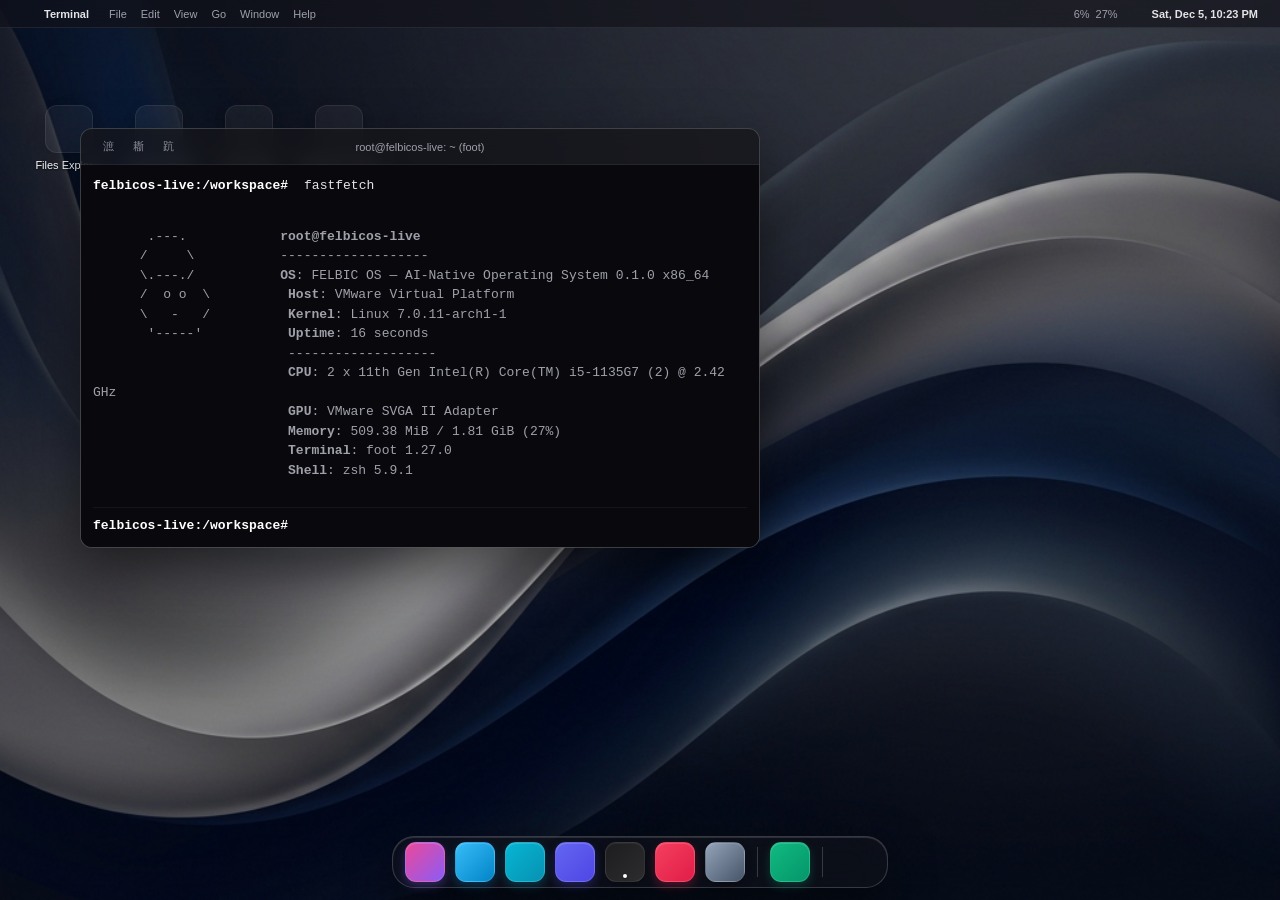
==== iso/airootfs/usr/share/desktop-shell/index.html @ bcdb5439 "feat: initial commit of AIoS codebase with premium UI/UX overhaul" ====
<!DOCTYPE html>
<html lang="en">
<head>
    <meta charset="UTF-8">
    <meta name="viewport" content="width=device-width, initial-scale=1.0">
    <title>FELBIC OS — Desktop Shell</title>
    <link rel="stylesheet" href="https://cdn.hugeicons.com/font/hgi-stroke-rounded.css">
    <link rel="stylesheet" href="./css/style.css">
</head>
<body>

    <!-- ── TOP BAR ── -->
    <header class="topbar">
        <div class="topbar-left">
            <div class="topbar-logo" id="logo-trigger" title="Launch Menu">
                <i class="hgi-stroke hgi-ai-brain-01" style="font-size: 15px; color: var(--color-topbar-text);"></i>
            </div>
            <div class="topbar-active-app" id="topbar-active-app">FELBIC OS</div>
            <nav class="topbar-menu">
                <span class="topbar-menu-item">File</span>
                <span class="topbar-menu-item">Edit</span>
                <span class="topbar-menu-item">View</span>
                <span class="topbar-menu-item">Go</span>
                <span class="topbar-menu-item">Window</span>
                <span class="topbar-menu-item">Help</span>
            </nav>
        </div>

        <div class="topbar-center"></div>

        <div class="topbar-right">
            <div class="topbar-right-item" id="control-center-trigger" title="Control Center">
                <!-- Network Stat Icon -->
                <i class="hgi-stroke hgi-wifi-01" style="font-size: 13px;"></i>
                <span id="stat-cpu">0%</span>
                <span id="stat-mem">0%</span>
                <!-- Audio Icon -->
                <i class="hgi-stroke hgi-volume-high" style="font-size: 13px;"></i>
            </div>
            <!-- Clock -->
            <span class="topbar-clock" id="topbar-clock">Mon Jun 08 09:30 AM</span>
        </div>
    </header>

    <!-- ── CONTROL CENTER DROPDOWN ── -->
    <div class="control-center" id="control-center-panel">
        <div class="cc-grid">
            <!-- Toggles Card -->
            <div class="cc-card cc-toggles">
                <div class="cc-toggle-item active" id="toggle-wifi">
                    <span class="cc-toggle-icon">
                        <i class="hgi-stroke hgi-wifi-01"></i>
                    </span>
                    <div class="cc-toggle-text">
                        <span class="cc-toggle-label">Wi-Fi</span>
                        <span class="cc-toggle-sub">Connected</span>
                    </div>
                </div>
                <div class="cc-toggle-item active" id="toggle-bluetooth">
                    <span class="cc-toggle-icon">
                        <i class="hgi-stroke hgi-bluetooth"></i>
                    </span>
                    <div class="cc-toggle-text">
                        <span class="cc-toggle-label">Bluetooth</span>
                        <span class="cc-toggle-sub">On</span>
                    </div>
                </div>
            </div>
            
            <!-- DND / Focus Card -->
            <div class="cc-card cc-focus" id="toggle-dnd">
                <span class="cc-focus-icon">
                    <i class="hgi-stroke hgi-moon"></i>
                </span>
                <span class="cc-focus-label">Do Not Disturb</span>
            </div>
        </div>

        <!-- Sliders -->
        <div class="cc-card cc-sliders">
            <div class="cc-slider-row">
                <span class="cc-slider-icon">
                    <i class="hgi-stroke hgi-volume-high"></i>
                </span>
                <input type="range" class="cc-slider" min="0" max="100" value="75" id="volume-slider">
            </div>
            <div class="cc-slider-row">
                <span class="cc-slider-icon">
                    <i class="hgi-stroke hgi-sun-01"></i>
                </span>
                <input type="range" class="cc-slider" min="0" max="100" value="80" id="brightness-slider">
            </div>
        </div>

        <!-- Power Row -->
        <div class="cc-power-row">
            <button class="cc-power-btn" id="btn-lock">Lock Screen</button>
            <button class="cc-power-btn" id="btn-restart">Restart...</button>
            <button class="cc-power-btn danger" id="btn-shutdown">Shutdown...</button>
        </div>
    </div>

    <!-- ── SPOTLIGHT QUICK SEARCH OVERLAY ── -->
    <div class="spotlight-overlay" id="spotlight-overlay">
        <div class="spotlight">
            <div class="spotlight-search-bar">
                <i class="hgi-stroke hgi-search-01 spotlight-icon" style="font-size: 20px;"></i>
                <input type="text" id="spotlight-input" placeholder="Search apps, files, or settings..." autocomplete="off">
                <span class="spotlight-esc-hint">ESC</span>
            </div>
            <ul class="spotlight-results" id="spotlight-results">
                <!-- Dynamically populated -->
            </ul>
        </div>
    </div>

    <!-- ── WORKSPACE ── -->
    <main class="workspace">
        
        <!-- App 1: Terminal Window -->
        <div class="window" id="terminal-window">
            <div class="window-titlebar">
                <div class="window-controls">
                    <span class="window-btn close" data-target="terminal-window"></span>
                    <span class="window-btn minimize"></span>
                    <span class="window-btn maximize"></span>
                </div>
                <div class="window-title">root@felbicos-live: ~ (foot)</div>
            </div>
            <div class="window-content" style="padding: 0;">
                <div class="terminal-content-wrapper">
                    <div class="terminal-history" id="terminal-history">
                        <div class="terminal-history-row">
                            <span class="terminal-prompt">felbicos-live#</span> <span class="terminal-cmd">fastfetch</span>
                        </div>
                        <div class="terminal-output">
       .---.            <b>root@felbicos-live</b>
       /     \           -------------------
       \.---./           <b>OS</b>: FELBIC OS — AI-Native Operating System 0.1.0 x86_64
       /  o o  \          <b>Host</b>: VMware Virtual Platform
       \   -   /          <b>Kernel</b>: Linux 7.0.11-arch1-1
        '-----'           <b>Uptime</b>: 16 seconds
                          -------------------
                          <b>CPU</b>: 2 x 11th Gen Intel(R) Core(TM) i5-1135G7 (2) @ 2.42 GHz
                          <b>GPU</b>: VMware SVGA II Adapter
                          <b>Memory</b>: 509.38 MiB / 1.81 GiB (27%)
                          <b>Terminal</b>: foot 1.27.0
                          <b>Shell</b>: zsh 5.9.1</div>
                    </div>
                    <div class="terminal-input-line">
                        <span class="terminal-prompt">felbicos-live#</span>
                        <input type="text" id="terminal-input" class="terminal-input" autocomplete="off" spellcheck="false">
                    </div>
                </div>
            </div>
        </div>

        <!-- App 2: Settings Window -->
        <div class="window settings-window" id="settings-window" style="display: none;">
            <div class="window-titlebar">
                <div class="window-controls">
                    <span class="window-btn close" data-target="settings-window"></span>
                    <span class="window-btn minimize"></span>
                    <span class="window-btn maximize"></span>
                </div>
                <div class="window-title">Settings</div>
            </div>
            <div class="settings-container">
                <!-- Sidebar -->
                <aside class="settings-sidebar">
                    <div class="settings-search-box">
                        <i class="hgi-stroke hgi-search-01 settings-search-icon"></i>
                        <input type="text" id="settings-search-input" class="settings-search-input" placeholder="Search" autocomplete="off">
                    </div>
                    <div class="settings-user-card">
                        <div class="settings-user-avatar">
                            <i class="hgi-stroke hgi-user"></i>
                        </div>
                        <div class="settings-user-info">
                            <span class="settings-username">Live User</span>
                            <span class="settings-user-sub">Default Account</span>
                        </div>
                    </div>
                    
                    <div class="settings-sidebar-list">
                        <div class="settings-sidebar-item active" data-tab="wifi">
                            <span class="squircle-icon bg-blue">
                                <i class="hgi-stroke hgi-wifi-01"></i>
                            </span>
                            <span>Wi-Fi</span>
                        </div>
                        <div class="settings-sidebar-item" data-tab="bluetooth">
                            <span class="squircle-icon bg-indigo">
                                <i class="hgi-stroke hgi-bluetooth"></i>
                            </span>
                            <span>Bluetooth</span>
                        </div>
                        <div class="settings-sidebar-item" data-tab="sound">
                            <span class="squircle-icon bg-red">
                                <i class="hgi-stroke hgi-volume-high"></i>
                            </span>
                            <span>Sound</span>
                        </div>
                        <div class="settings-sidebar-item" data-tab="displays">
                            <span class="squircle-icon bg-teal">
                                <i class="hgi-stroke hgi-sun-01"></i>
                            </span>
                            <span>Displays</span>
                        </div>
                        <div class="settings-sidebar-item" data-tab="wallpaper">
                            <span class="squircle-icon bg-gradient">
                                <i class="hgi-stroke hgi-image-01"></i>
                            </span>
                            <span>Wallpaper</span>
                        </div>
                        <div class="settings-sidebar-item" data-tab="appearance">
                            <span class="squircle-icon bg-pink">
                                <i class="hgi-stroke hgi-brush"></i>
                            </span>
                            <span>Appearance</span>
                        </div>
                        <div class="settings-sidebar-item" data-tab="about">
                            <span class="squircle-icon bg-grey">
                                <i class="hgi-stroke hgi-information-circle"></i>
                            </span>
                            <span>About</span>
                        </div>
                    </div>
                </aside>
                
                <!-- Detail Content -->
                <main class="settings-content">
                    
                    <!-- Tab: Wi-Fi -->
                    <section class="settings-tab-pane" id="pane-wifi">
                        <h2>Wi-Fi</h2>
                        <p class="settings-sub">Manage wireless network connections.</p>
                        
                        <div class="settings-row-group">
                            <div class="settings-row">
                                <span class="row-label">Wi-Fi Wireless Networking</span>
                                <label class="switch-container">
                                    <input type="checkbox" id="settings-wifi-toggle" checked>
                                    <span class="toggle-slider"></span>
                                </label>
                            </div>
                        </div>
                        
                        <div id="wifi-networks-area">
                            <div class="settings-section-title">Available Networks</div>
                            <div class="settings-row-group" id="wifi-networks-list">
                                <!-- Populated dynamically -->
                            </div>
                        </div>
                    </section>

                    <!-- Tab: Bluetooth -->
                    <section class="settings-tab-pane" id="pane-bluetooth" style="display: none;">
                        <h2>Bluetooth</h2>
                        <p class="settings-sub">Connect and manage peripheral devices.</p>
                        
                        <div class="settings-row-group">
                            <div class="settings-row">
                                <span class="row-label">Bluetooth Controller</span>
                                <label class="switch-container">
                                    <input type="checkbox" id="settings-bluetooth-toggle" checked>
                                    <span class="toggle-slider"></span>
                                </label>
                            </div>
                        </div>
                        
                        <div id="bluetooth-devices-area">
                            <div class="settings-section-title">My Devices</div>
                            <div class="settings-row-group" id="bluetooth-devices-list">
                                <!-- Populated dynamically -->
                            </div>
                        </div>
                    </section>

                    <!-- Tab: Sound -->
                    <section class="settings-tab-pane" id="pane-sound" style="display: none;">
                        <h2>Sound</h2>
                        <p class="settings-sub">Configure audio devices and levels.</p>
                        
                        <div class="settings-row-group">
                            <div class="settings-column-row">
                                <div class="slider-row-header">
                                    <span class="row-label">Output Volume</span>
                                    <span id="sound-vol-val">75%</span>
                                </div>
                                <input type="range" class="settings-slider" id="settings-sound-volume" min="0" max="100" value="75">
                            </div>
                            <div class="settings-column-row">
                                <div class="slider-row-header">
                                    <span class="row-label">Balance (L / R)</span>
                                </div>
                                <input type="range" class="settings-slider" id="settings-sound-balance" min="-50" max="50" value="0">
                            </div>
                            <div class="settings-row" style="margin-top: 10px;">
                                <span class="row-label">System Sound Effects</span>
                                <label class="switch-container">
                                    <input type="checkbox" id="settings-sound-effects-toggle" checked>
                                    <span class="toggle-slider"></span>
                                </label>
                            </div>
                        </div>

                        <div class="settings-section-title">Output Device</div>
                        <div class="settings-row-group">
                            <div class="settings-row">
                                <span class="row-label">Audio Destination</span>
                                <select class="settings-select" id="settings-sound-output">
                                    <option value="speakers">Internal Speakers (Built-in)</option>
                                    <option value="headphones">Line Out / Headphones</option>
                                    <option value="hdmi">HDMI Digital Audio Port</option>
                                </select>
                            </div>
                        </div>
                        
                        <div class="settings-section-title">Input Level</div>
                        <div class="settings-row-group">
                            <div class="settings-column-row">
                                <div class="slider-row-header">
                                    <span class="row-label">Input Volume</span>
                                    <span id="sound-input-val">80%</span>
                                </div>
                                <input type="range" class="settings-slider" id="settings-sound-input" min="0" max="100" value="80">
                            </div>
                            <div class="settings-row">
                                <span class="row-label">Input Level Indicator</span>
                                <div class="volume-mic-meter">
                                    <div class="meter-bar" id="mic-meter-bar" style="width: 25%"></div>
                                </div>
                            </div>
                        </div>
                    </section>

                    <!-- Tab: Displays -->
                    <section class="settings-tab-pane" id="pane-displays" style="display: none;">
                        <h2>Displays</h2>
                        <p class="settings-sub">Adjust display resolution and brightness.</p>
                        
                        <div class="settings-row-group">
                            <div class="settings-column-row">
                                <div class="slider-row-header">
                                    <span class="row-label">Screen Brightness</span>
                                    <span id="displays-bright-val">80%</span>
                                </div>
                                <input type="range" class="settings-slider" id="settings-displays-brightness" min="0" max="100" value="80">
                            </div>
                        </div>

                        <div class="settings-section-title">Display Settings</div>
                        <div class="settings-row-group">
                            <div class="settings-row">
                                <span class="row-label">Resolution</span>
                                <select class="settings-select" id="settings-displays-resolution">
                                    <option value="1920x1080">1920 x 1080 (16:9, Default)</option>
                                    <option value="2560x1440">2560 x 1440 (16:9 Retina)</option>
                                    <option value="1280x720">1280 x 720 (16:9 Low-Res)</option>
                                    <option value="1440x900">1440 x 900 (16:10)</option>
                                </select>
                            </div>
                            <div class="settings-row">
                                <span class="row-label">Refresh Rate</span>
                                <select class="settings-select" id="settings-displays-refresh">
                                    <option value="60">60.00 Hz</option>
                                    <option value="120">120.00 Hz (ProMotion)</option>
                                    <option value="50">50.00 Hz</option>
                                </select>
                            </div>
                            <div class="settings-row">
                                <span class="row-label">Display Scale</span>
                                <select class="settings-select" id="settings-displays-scale">
                                    <option value="1">100% (Normal)</option>
                                    <option value="1.1">110%</option>
                                    <option value="1.2">120%</option>
                                    <option value="1.25">125%</option>
                                </select>
                            </div>
                        </div>

                        <div class="settings-section-title">Night Light</div>
                        <div class="settings-row-group">
                            <div class="settings-row">
                                <span class="row-label">Warm Color Temperature Filter</span>
                                <label class="switch-container">
                                    <input type="checkbox" id="settings-nightlight-toggle">
                                    <span class="toggle-slider"></span>
                                </label>
                            </div>
                            <div class="settings-column-row" id="nightlight-temp-row" style="opacity: 0.5; pointer-events: none;">
                                <div class="slider-row-header">
                                    <span class="row-label">Color Temperature</span>
                                </div>
                                <input type="range" class="settings-slider" id="settings-nightlight-temp" min="0" max="100" value="50">
                            </div>
                        </div>
                    </section>

                    <!-- Tab: Wallpaper -->
                    <section class="settings-tab-pane" id="pane-wallpaper" style="display: none;">
                        <h2>Wallpaper</h2>
                        <p class="settings-sub">Choose a desktop background style.</p>
                        
                        <div class="wallpaper-grid">
                            <div class="wallpaper-thumb active" data-img="wallpaper.png" style="background: linear-gradient(135deg, #0f172a, #1e293b);">
                                <span class="wallpaper-label">Default Slate</span>
                            </div>
                            <div class="wallpaper-thumb" data-img="wall_aurora" style="background: linear-gradient(135deg, #1e1b4b, #311042, #180026);">
                                <span class="wallpaper-label">Aurora Glow</span>
                            </div>
                            <div class="wallpaper-thumb" data-img="wall_sunset" style="background: linear-gradient(135deg, #fdba74, #f472b6, #3b82f6);">
                                <span class="wallpaper-label">Sunset Wave</span>
                            </div>
                            <div class="wallpaper-thumb" data-img="wall_monochrome" style="background: linear-gradient(135deg, #09090b, #27272a, #09090b);">
                                <span class="wallpaper-label">Ink Dark</span>
                            </div>
                        </div>
                    </section>
                    
                    <!-- Tab: Appearance -->
                    <section class="settings-tab-pane" id="pane-appearance" style="display: none;">
                        <h2>Appearance</h2>
                        <p class="settings-sub">Choose a workspace theme style.</p>
                        
                        <div class="theme-selector">
                            <div class="theme-card active" id="theme-btn-dark">
                                <div class="theme-card-preview dark">
                                    <span class="theme-card-bar"></span>
                                    <span class="theme-card-dock"></span>
                                </div>
                                <span class="theme-card-label">Dark Space</span>
                            </div>
                            
                            <div class="theme-card" id="theme-btn-light">
                                <div class="theme-card-preview light">
                                    <span class="theme-card-bar"></span>
                                    <span class="theme-card-dock"></span>
                                </div>
                                <span class="theme-card-label">Light Quartz</span>
                            </div>
                        </div>

                        <div class="settings-section-title">Accent Colors</div>
                        <div class="accent-color-list">
                            <div class="accent-dot active" data-color="white" style="background-color: #ffffff; border: 1px solid #71717a;" title="Default White"></div>
                            <div class="accent-dot" data-color="blue" style="background-color: #3b82f6;" title="Ocean Blue"></div>
                            <div class="accent-dot" data-color="purple" style="background-color: #a855f7;" title="Purple Orchid"></div>
                            <div class="accent-dot" data-color="pink" style="background-color: #ec4899;" title="Pink Rose"></div>
                            <div class="accent-dot" data-color="red" style="background-color: #ef4444;" title="Red Coral"></div>
                            <div class="accent-dot" data-color="orange" style="background-color: #f97316;" title="Orange Flame"></div>
                            <div class="accent-dot" data-color="green" style="background-color: #10b981;" title="Emerald Green"></div>
                        </div>

                        <div class="settings-section-title">Scrollbars</div>
                        <div class="settings-row-group">
                            <div class="settings-row">
                                <span class="row-label">Show Scrollbars</span>
                                <select class="settings-select" id="settings-scroll-pref">
                                    <option value="auto">Based on Mouse / Trackpad</option>
                                    <option value="scroll">When Scrolling</option>
                                    <option value="always">Always Show</option>
                                </select>
                            </div>
                        </div>
                    </section>

                    <!-- Tab: About -->
                    <section class="settings-tab-pane" id="pane-about" style="display: none;">
                        <div class="about-branding">
                            <div class="about-logo">
                                <i class="hgi-stroke hgi-ai-brain-01"></i>
                            </div>
                            <h1>FELBIC OS</h1>
                            <span class="about-version">Version 0.1.0 (Live Dev Build)</span>
                        </div>
                        <div class="about-list">
                            <div class="about-row">
                                <span class="about-label">Kernel</span>
                                <span class="about-val">Linux 7.0.11-arch1-1-felbic</span>
                            </div>
                            <div class="about-row">
                                <span class="about-label">Compositor</span>
                                <span class="about-val">aios-comp v0.1.0 (Wayland)</span>
                            </div>
                            <div class="about-row">
                                <span class="about-label">Workspace Mode</span>
                                <span class="about-val">Sway Live Session</span>
                            </div>
                            <div class="about-row">
                                <span class="about-label">Active CPU</span>
                                <span class="about-val" id="about-val-cpu">11th Gen Intel i5-1135G7</span>
                            </div>
                            <div class="about-row">
                                <span class="about-label">Graphics Architecture</span>
                                <span class="about-val">Wayland wlroots Hardware Accel</span>
                            </div>
                            <div class="about-row" style="flex-direction: column; align-items: flex-start; gap: 4px;">
                                <span class="about-label">User Agent</span>
                                <span class="about-val" id="about-val-ua" style="word-break: break-all; font-size: 10px; text-align: left; opacity: 0.8; user-select: text;">Unknown</span>
                            </div>
                            <div class="about-row">
                                <span class="about-label">Screen Resolution</span>
                                <span class="about-val" id="about-val-resolution">Unknown</span>
                            </div>
                            <div class="about-row">
                                <span class="about-label">Logical CPU Threads</span>
                                <span class="about-val" id="about-val-cores">Unknown</span>
                            </div>
                            <div class="about-row">
                                <span class="about-label">System Uptime</span>
                                <span class="about-val" id="about-val-uptime">Unknown</span>
                            </div>
                        </div>
                    </section>

                </main>
            </div>
        </div>

        <!-- App 3: Files (Rebranded Finder) -->
        <div class="window finder-window" id="files-window" style="display: none;">
            <div class="window-titlebar">
                <div class="window-controls">
                    <span class="window-btn close" data-target="files-window"></span>
                    <span class="window-btn minimize"></span>
                    <span class="window-btn maximize"></span>
                </div>
                <div class="window-title">Files Explorer</div>
            </div>
            <div class="finder-container">
                <!-- Sidebar -->
                <aside class="finder-sidebar">
                    <div class="finder-sidebar-section">Places</div>
                    <div class="finder-sidebar-item active" data-folder="workspace">
                        <span class="finder-tab-icon">
                            <i class="hgi-stroke hgi-computer"></i>
                        </span>
                        <span>Workspace</span>
                    </div>
                    <div class="finder-sidebar-item" data-folder="documents">
                        <span class="finder-tab-icon">
                            <i class="hgi-stroke hgi-folder-01"></i>
                        </span>
                        <span>Documents</span>
                    </div>
                    <div class="finder-sidebar-item" data-folder="downloads">
                        <span class="finder-tab-icon">
                            <i class="hgi-stroke hgi-download-01"></i>
                        </span>
                        <span>Downloads</span>
                    </div>
                </aside>
                
                <!-- Main Folder Explorer -->
                <div class="files-view-container">
                    <div class="files-toolbar">
                        <button class="files-nav-btn" id="files-back-btn" disabled>←</button>
                        <span class="files-path-breadcrumb" id="files-breadcrumb">Workspace</span>
                        <div class="files-action-buttons" style="display: flex; gap: 6px; margin-right: 12px; align-items: center;">
                            <button class="files-nav-btn" id="files-new-file" title="New File" style="font-size: 14px;"><i class="hgi-stroke hgi-file-add"></i></button>
                            <button class="files-nav-btn" id="files-new-folder" title="New Folder" style="font-size: 14px;"><i class="hgi-stroke hgi-folder-add"></i></button>
                            <button class="files-nav-btn" id="files-rename" title="Rename" style="font-size: 14px;" disabled><i class="hgi-stroke hgi-edit-01"></i></button>
                            <button class="files-nav-btn" id="files-delete" title="Delete" style="font-size: 14px;" disabled><i class="hgi-stroke hgi-delete-02"></i></button>
                            <div style="width: 1px; height: 16px; background-color: rgba(255,255,255,0.1); margin: 0 4px;"></div>
                            <button class="files-nav-btn" id="files-toggle-properties" title="Toggle Properties Pane" style="font-size: 14px;"><i class="hgi-stroke hgi-information-circle"></i></button>
                        </div>
                        <input type="text" class="files-search-bar" id="files-search" placeholder="Search Files">
                    </div>
                    <main class="finder-content" id="finder-content-grid">
                        <!-- Populated dynamically -->
                    </main>
                </div>
                
                <!-- Properties Sidebar -->
                <aside class="finder-properties-sidebar collapsed" id="finder-properties-sidebar">
                    <div class="properties-header">
                        <span>Properties</span>
                        <button id="properties-close-btn" class="properties-close-btn" title="Close properties pane">×</button>
                    </div>
                    <div class="properties-content" id="properties-content">
                        <div class="properties-placeholder">Select an item to view details</div>
                    </div>
                </aside>
            </div>
        </div>

        <!-- App 4: Browser (Rebranded Safari) -->
        <div class="window" id="browser-window" style="display: none; width: 800px; height: 500px;">
            <div class="window-titlebar">
                <div class="window-controls">
                    <span class="window-btn close" data-target="browser-window"></span>
                    <span class="window-btn minimize"></span>
                    <span class="window-btn maximize"></span>
                </div>
                <div class="window-title">Web Browser</div>
            </div>
            <div class="browser-container">
                <div class="browser-toolbar">
                    <div class="browser-nav-arrows">
                        <button class="browser-nav-btn" id="browser-back">
                            <i class="hgi-stroke hgi-arrow-left-01" style="font-size: 13px;"></i>
                        </button>
                        <button class="browser-nav-btn" id="browser-forward">
                            <i class="hgi-stroke hgi-arrow-right-01" style="font-size: 13px;"></i>
                        </button>
                        <button class="browser-nav-btn" id="browser-reload">
                            <i class="hgi-stroke hgi-reload" style="font-size: 13px;"></i>
                        </button>
                    </div>
                    <input type="text" class="browser-url-input" id="browser-url" value="https://felbic.aios.org">
                </div>
                <div class="browser-viewport">
                    <!-- Embedded web simulator -->
                    <div class="browser-mock-page" id="browser-page-content">
                        <!-- Simulating loading sites -->
                    </div>
                </div>
            </div>
        </div>

        <!-- App 5: Software Center (Rebranded App Store) -->
        <div class="window" id="store-window" style="display: none; width: 750px; height: 460px;">
            <div class="window-titlebar">
                <div class="window-controls">
                    <span class="window-btn close" data-target="store-window"></span>
                    <span class="window-btn minimize"></span>
                    <span class="window-btn maximize"></span>
                </div>
                <div class="window-title">Software Center</div>
            </div>
            <div class="store-container">
                <aside class="store-sidebar">
                    <div class="store-sidebar-item active" data-category="featured">
                        <i class="hgi-stroke hgi-compass" style="font-size: 12px; margin-right: 6px;"></i>Explore
                    </div>
                    <div class="store-sidebar-item" data-category="developer">
                        <i class="hgi-stroke hgi-code" style="font-size: 12px; margin-right: 6px;"></i>Develop
                    </div>
                    <div class="store-sidebar-item" data-category="graphics">
                        <i class="hgi-stroke hgi-brush" style="font-size: 12px; margin-right: 6px;"></i>Create
                    </div>
                    <div class="store-sidebar-item" data-category="utilities">
                        <i class="hgi-stroke hgi-settings-01" style="font-size: 12px; margin-right: 6px;"></i>Utilities
                    </div>
                </aside>
                <div class="store-content">
                    <div class="store-header">
                        <h2>Explore</h2>
                        <input type="text" class="store-search-bar" id="store-search" placeholder="Search Software Repository">
                    </div>
                    <div class="store-apps-grid" id="store-apps-list">
                        <!-- Populated dynamically -->
                    </div>
                </div>
            </div>
        </div>

        <!-- App 6: Task Manager (Rebranded Activity Monitor) -->
        <div class="window" id="monitor-window" style="display: none; width: 700px; height: 440px;">
            <div class="window-titlebar">
                <div class="window-controls">
                    <span class="window-btn close" data-target="monitor-window"></span>
                    <span class="window-btn minimize"></span>
                    <span class="window-btn maximize"></span>
                </div>
                <div class="window-title">Task Manager</div>
            </div>
            <div class="monitor-container">
                <div class="monitor-tabs">
                    <div class="monitor-tab active" data-tab="cpu">CPU</div>
                    <div class="monitor-tab" data-tab="memory">Memory</div>
                    <div class="monitor-tab" data-tab="processes">Processes</div>
                </div>
                <div class="monitor-content">
                    <div class="monitor-pane" id="monitor-pane-graphs">
                        <div class="monitor-graph-section">
                            <span class="graph-label">CPU System Core Load</span>
                            <div class="monitor-graph-wrapper">
                                <svg class="monitor-svg-chart" viewBox="0 0 100 40" preserveAspectRatio="none">
                                    <path id="cpu-chart-path" d="M0 40 L100 40" fill="rgba(96, 165, 250, 0.15)" stroke="#60a5fa" stroke-width="1.5"></path>
                                </svg>
                            </div>
                        </div>
                        <div class="monitor-graph-section">
                            <span class="graph-label">Physical Memory Active Usage</span>
                            <div class="monitor-graph-wrapper">
                                <svg class="monitor-svg-chart" viewBox="0 0 100 40" preserveAspectRatio="none">
                                    <path id="mem-chart-path" d="M0 40 L100 40" fill="rgba(236, 72, 153, 0.15)" stroke="#ec4899" stroke-width="1.5"></path>
                                </svg>
                            </div>
                        </div>
                    </div>
                    
                    <div class="monitor-pane" id="monitor-pane-processes" style="display: none;">
                        <div class="monitor-toolbar">
                            <button class="monitor-kill-btn" id="monitor-kill-process" disabled>Force Quit Task</button>
                            <span class="monitor-selected-hint" id="monitor-selected-label">Select a process...</span>
                        </div>
                        <div class="monitor-table-wrapper">
                            <table class="monitor-table">
                                <thead>
                                    <tr>
                                        <th>Process Name</th>
                                        <th>PID</th>
                                        <th>CPU %</th>
                                        <th>Memory</th>
                                    </tr>
                                </thead>
                                <tbody id="monitor-process-tbody">
                                    <!-- Populated dynamically -->
                                </tbody>
                            </table>
                        </div>
                    </div>
                </div>
            </div>
        </div>

        <!-- App 7: Text Editor (NEW) -->
        <div class="window" id="editor-window" style="display: none; width: 620px; height: 400px;">
            <div class="window-titlebar">
                <div class="window-controls">
                    <span class="window-btn close" data-target="editor-window"></span>
                    <span class="window-btn minimize"></span>
                    <span class="window-btn maximize"></span>
                </div>
                <div class="window-title" id="editor-window-title">Text Editor</div>
            </div>
            <div class="editor-container">
                <!-- Tabs Bar -->
                <div class="editor-tabs-bar" id="editor-tabs-bar"></div>
                
                <div class="editor-toolbar" style="display: flex; justify-content: space-between; align-items: center; width: 100%; box-sizing: border-box;">
                    <div style="display: flex; align-items: center; gap: 12px;">
                        <button class="editor-btn" id="editor-save">
                            <i class="hgi-stroke hgi-floppy-disk" style="font-size: 11px; margin-right: 6px;"></i>Save Changes
                        </button>
                        <span class="editor-file-path" id="editor-file-label">unsaved_draft.txt</span>
                    </div>
                    <div>
                        <select id="editor-syntax-select" class="editor-syntax-select" style="background: rgba(255,255,255,0.05); border: 1px solid rgba(255,255,255,0.08); border-radius: 4px; color: var(--color-topbar-text); font-size: 10px; padding: 2px 6px; outline: none; cursor: pointer;">
                            <option value="text">Plain Text</option>
                            <option value="javascript">JavaScript</option>
                            <option value="markdown">Markdown</option>
                            <option value="html">HTML/CSS</option>
                        </select>
                    </div>
                </div>
                
                <!-- Gutter and Textarea wrapped in body -->
                <div class="editor-body" style="display: flex; flex: 1; overflow: hidden; position: relative;">
                    <div class="editor-gutter" id="editor-gutter" style="width: 40px; padding: 16px 0; background-color: rgba(0, 0, 0, 0.15); border-right: 1px solid rgba(255, 255, 255, 0.05); color: rgba(255, 255, 255, 0.25); text-align: right; padding-right: 8px; font-family: var(--font-mono); font-size: var(--font-size-sm); line-height: 1.5; user-select: none; overflow: hidden; box-sizing: border-box;">
                        <div>1</div>
                    </div>
                    <textarea class="editor-textarea" id="editor-content" placeholder="Write or edit files here..." style="flex: 1; border: none; outline: none; background: transparent; color: var(--color-topbar-text); font-family: var(--font-mono); font-size: var(--font-size-sm); padding: 16px; resize: none; line-height: 1.5; overflow-y: auto; box-sizing: border-box; margin: 0;"></textarea>
                </div>
            </div>
        </div>

        <!-- App 8: Calamares Installer (NEW) -->
        <div class="window" id="installer-window" style="display: none; width: 680px; height: 460px;">
            <div class="window-titlebar">
                <div class="window-controls">
                    <span class="window-btn close" data-target="installer-window"></span>
                    <span class="window-btn minimize"></span>
                    <span class="window-btn maximize"></span>
                </div>
                <div class="window-title">Install FELBIC OS (Calamares)</div>
            </div>
            <div class="installer-container">
                <!-- Sidebar for steps -->
                <aside class="installer-sidebar">
                    <div class="installer-step-item active" data-step="1">
                        <i class="hgi-stroke hgi-ai-brain-01" style="font-size: 12px;"></i>
                        <span>Welcome</span>
                    </div>
                    <div class="installer-step-item" data-step="2">
                        <i class="hgi-stroke hgi-keyboard" style="font-size: 12px;"></i>
                        <span>Keyboard</span>
                    </div>
                    <div class="installer-step-item" data-step="3">
                        <i class="hgi-stroke hgi-partition-01" style="font-size: 12px;"></i>
                        <span>Partitions</span>
                    </div>
                    <div class="installer-step-item" data-step="4">
                        <i class="hgi-stroke hgi-user" style="font-size: 12px;"></i>
                        <span>Users</span>
                    </div>
                    <div class="installer-step-item" data-step="5">
                        <i class="hgi-stroke hgi-download-01" style="font-size: 12px;"></i>
                        <span>Install</span>
                    </div>
                    <div class="installer-step-item" data-step="6">
                        <i class="hgi-stroke hgi-tick-double-02" style="font-size: 12px;"></i>
                        <span>Finish</span>
                    </div>
                </aside>
                <!-- Content area -->
                <div class="installer-content-wrapper">
                    <div class="installer-page-content" id="installer-pages">
                        <!-- Step 1: Welcome -->
                        <div class="installer-page active" data-page="1">
                            <h2>Welcome to the FELBIC OS Installer</h2>
                            <p>This wizard will guide you through installing FELBIC OS on your system.</p>
                            <div class="installer-input-group">
                                <label for="install-lang">Select Language:</label>
                                <select id="install-lang" class="installer-select">
                                    <option value="en">English (US)</option>
                                    <option value="es">Español</option>
                                    <option value="fr">Français</option>
                                    <option value="de">Deutsch</option>
                                    <option value="zh">中文</option>
                                    <option value="ja">日本語</option>
                                </select>
                            </div>
                            <div class="installer-welcome-banner">
                                <i class="hgi-stroke hgi-ai-brain-01" style="font-size: 48px; color: var(--color-accent);"></i>
                                <span style="margin-top: 10px; font-weight: 500;">FELBIC OS AI-Native Environment</span>
                            </div>
                        </div>
                        
                        <!-- Step 2: Keyboard -->
                        <div class="installer-page" data-page="2">
                            <h2>Select Keyboard Layout</h2>
                            <p>Choose the layout that matches your keyboard.</p>
                            <div class="installer-input-group">
                                <label for="install-kbd">Layout:</label>
                                <select id="install-kbd" class="installer-select">
                                    <option value="us">English (US)</option>
                                    <option value="us-intl">English (US, intl. with dead keys)</option>
                                    <option value="uk">United Kingdom</option>
                                    <option value="de">Germany</option>
                                    <option value="fr">France</option>
                                </select>
                            </div>
                            <div class="installer-input-group">
                                <label for="kbd-test-input">Test keyboard layout here:</label>
                                <input type="text" id="kbd-test-input" class="installer-input" placeholder="Type here or click the virtual keys below to test...">
                            </div>
                            <div class="keyboard-visual-picker">
                                <div class="kb-row">
                                    <span class="kb-key">Esc</span>
                                    <span class="kb-key">1</span>
                                    <span class="kb-key">2</span>
                                    <span class="kb-key">3</span>
                                    <span class="kb-key">4</span>
                                    <span class="kb-key">5</span>
                                    <span class="kb-key">6</span>
                                    <span class="kb-key">7</span>
                                    <span class="kb-key">8</span>
                                    <span class="kb-key">9</span>
                                    <span class="kb-key">0</span>
                                    <span class="kb-key kb-backspace">Backspace</span>
                                </div>
                                <div class="kb-row">
                                    <span class="kb-key kb-tab">Tab</span>
                                    <span class="kb-key">Q</span>
                                    <span class="kb-key">W</span>
                                    <span class="kb-key">E</span>
                                    <span class="kb-key">R</span>
                                    <span class="kb-key">T</span>
                                    <span class="kb-key">Y</span>
                                    <span class="kb-key">U</span>
                                    <span class="kb-key">I</span>
                                    <span class="kb-key">O</span>
                                    <span class="kb-key">P</span>
                                    <span class="kb-key">[</span>
                                    <span class="kb-key">]</span>
                                </div>
                                <div class="kb-row">
                                    <span class="kb-key kb-caps">Caps</span>
                                    <span class="kb-key">A</span>
                                    <span class="kb-key">S</span>
                                    <span class="kb-key">D</span>
                                    <span class="kb-key">F</span>
                                    <span class="kb-key">G</span>
                                    <span class="kb-key">H</span>
                                    <span class="kb-key">J</span>
                                    <span class="kb-key">K</span>
                                    <span class="kb-key">L</span>
                                    <span class="kb-key">;</span>
                                    <span class="kb-key">'</span>
                                    <span class="kb-key kb-enter">Enter</span>
                                </div>
                                <div class="kb-row">
                                    <span class="kb-key kb-shift">Shift</span>
                                    <span class="kb-key">Z</span>
                                    <span class="kb-key">X</span>
                                    <span class="kb-key">C</span>
                                    <span class="kb-key">V</span>
                                    <span class="kb-key">B</span>
                                    <span class="kb-key">N</span>
                                    <span class="kb-key">M</span>
                                    <span class="kb-key">,</span>
                                    <span class="kb-key">.</span>
                                    <span class="kb-key">/</span>
                                    <span class="kb-key kb-shift">Shift</span>
                                </div>
                            </div>
                        </div>

                        <!-- Step 3: Partitioning -->
                        <div class="installer-page" data-page="3">
                            <h2>Partitioning</h2>
                            <p>Select how you want to partition the storage drive.</p>
                            <div class="partition-options">
                                <div class="partition-option active" id="part-erase">
                                    <div class="partition-opt-icon">
                                        <i class="hgi-stroke hgi-delete-02"></i>
                                    </div>
                                    <div class="partition-opt-text">
                                        <span class="partition-opt-title">Erase Disk</span>
                                        <span class="partition-opt-desc">Delete all data and install FELBIC OS on the entire virtual drive (Recommended).</span>
                                    </div>
                                </div>
                                <div class="partition-option" id="part-manual">
                                    <div class="partition-opt-icon">
                                        <i class="hgi-stroke hgi-settings-01"></i>
                                    </div>
                                    <div class="partition-opt-text">
                                        <span class="partition-opt-title">Manual Partitioning</span>
                                        <span class="partition-opt-desc">Create or resize partitions manually (For advanced users).</span>
                                    </div>
                                </div>
                            </div>
                            <div class="partition-drive-visual">
                                <div class="drive-bar" id="drive-visual-bar">
                                    <div class="drive-segment root-seg" style="width: 100%; background: linear-gradient(135deg, #3b82f6, #1d4ed8);">
                                        /dev/vda1 (ext4) - 64.0 GiB (Erase & Install)
                                    </div>
                                </div>
                                <div class="drive-legend" id="drive-visual-legend">
                                    <span>Disk Path: /dev/vda (QEMU Virtual Harddisk) — Total Size: 64.0 GiB</span>
                                </div>
                            </div>
                        </div>

                        <!-- Step 4: User settings -->
                        <div class="installer-page" data-page="4">
                            <h2>User Information</h2>
                            <p>Configure details for your primary user account.</p>
                            <div class="user-setup-form">
                                <div class="form-row">
                                    <label for="inst-username">What is your name?</label>
                                    <input type="text" id="inst-username" placeholder="e.g. felbic" value="felbic">
                                </div>
                                <div class="form-row">
                                    <label for="inst-hostname">What is the name of this computer?</label>
                                    <input type="text" id="inst-hostname" placeholder="e.g. felbicos-pc" value="felbicos-pc">
                                </div>
                                <div class="form-row">
                                    <label for="inst-password">Choose a password to keep your account secure</label>
                                    <input type="password" id="inst-password" value="password123">
                                </div>
                            </div>
                        </div>

                        <!-- Step 5: Progress -->
                        <div class="installer-page" data-page="5">
                            <h2>Installing FELBIC OS...</h2>
                            <p>Please wait while the system files are copied and configured.</p>
                            <div class="installer-progress-container">
                                <div class="installer-progress-bar">
                                    <div class="installer-progress-fill" id="inst-progress-fill" style="width: 0%"></div>
                                </div>
                                <span class="progress-percent" id="inst-progress-percent">0%</span>
                            </div>
                            <div class="installer-console" id="installer-console-log">
                                <!-- Console statements will be appended here -->
                            </div>
                        </div>

                        <!-- Step 6: Finish -->
                        <div class="installer-page" data-page="6">
                            <h2>Installation Complete!</h2>
                            <p>FELBIC OS has been successfully installed on your computer.</p>
                            <div class="installer-finish-banner">
                                <i class="hgi-stroke hgi-tick-double-02" style="font-size: 64px; color: var(--color-success);"></i>
                                <p style="margin-top: 16px; font-weight: 500;">You may now restart into your new system.</p>
                                <button class="installer-btn primary" id="inst-restart-btn" style="margin-top: 20px; padding: 10px 24px;">Restart Now</button>
                            </div>
                        </div>
                    </div>
                    
                    <!-- Bottom control bar -->
                    <footer class="installer-footer">
                        <button class="installer-btn secondary" id="inst-btn-back">Back</button>
                        <div style="flex: 1;"></div>
                        <button class="installer-btn primary" id="inst-btn-next">Next</button>
                    </footer>
                </div>
            </div>
        </div>

        <!-- App 9: Paint Window (GIMP) -->
        <div class="window" id="paint-window" style="display: none; width: 640px; height: 460px;">
            <div class="window-titlebar">
                <div class="window-controls">
                    <span class="window-btn close" data-target="paint-window"></span>
                    <span class="window-btn minimize"></span>
                    <span class="window-btn maximize"></span>
                </div>
                <div class="window-title">GIMP Editor</div>
            </div>
            <div class="window-content" style="padding: 0; display: flex; flex-direction: column; overflow: hidden; background: #1e1e1e;">
                <div class="paint-toolbar" style="display: flex; gap: 10px; align-items: center; padding: 10px; background: rgba(0,0,0,0.3); border-bottom: 1px solid rgba(255,255,255,0.1); flex-wrap: wrap;">
                    <div style="display: flex; align-items: center; gap: 5px;">
                        <span style="color: #fff; font-size: 12px;">Color:</span>
                        <input type="color" id="paint-color" value="#3b82f6" style="border: none; background: transparent; cursor: pointer; width: 30px; height: 30px;">
                    </div>
                    <div style="display: flex; align-items: center; gap: 5px;">
                        <span style="color: #fff; font-size: 12px;">Size:</span>
                        <input type="range" id="paint-size" min="1" max="50" value="5" style="width: 80px;">
                        <span id="paint-size-val" style="color: #fff; font-size: 12px; width: 30px;">5px</span>
                    </div>
                    <button id="paint-clear" style="background: rgba(255,255,255,0.1); border: 1px solid rgba(255,255,255,0.2); border-radius: 4px; color: #fff; padding: 4px 10px; font-size: 12px; cursor: pointer;">Clear Board</button>
                    <div style="display: flex; gap: 6px; margin-left: 8px;">
                        <button class="paint-preset-color" data-color="#ffffff" style="background: #ffffff; width: 20px; height: 20px; border: 1px solid #000; cursor: pointer; border-radius: 50%;"></button>
                        <button class="paint-preset-color" data-color="#ef4444" style="background: #ef4444; width: 20px; height: 20px; border: none; cursor: pointer; border-radius: 50%;"></button>
                        <button class="paint-preset-color" data-color="#10b981" style="background: #10b981; width: 20px; height: 20px; border: none; cursor: pointer; border-radius: 50%;"></button>
                        <button class="paint-preset-color" data-color="#3b82f6" style="background: #3b82f6; width: 20px; height: 20px; border: none; cursor: pointer; border-radius: 50%;"></button>
                        <button class="paint-preset-color" data-color="#f59e0b" style="background: #f59e0b; width: 20px; height: 20px; border: none; cursor: pointer; border-radius: 50%;"></button>
                        <button class="paint-preset-color" data-color="#000000" style="background: #000000; width: 20px; height: 20px; border: 1px solid #555; cursor: pointer; border-radius: 50%;"></button>
                    </div>
                </div>
                <div class="canvas-container" style="flex: 1; position: relative; overflow: hidden; background: #ffffff;">
                    <canvas id="paint-canvas" style="display: block; width: 100%; height: 100%; cursor: crosshair;"></canvas>
                </div>
            </div>
        </div>

        <!-- App 10: Media Window (VLC) -->
        <div class="window" id="media-window" style="display: none; width: 620px; height: 420px;">
            <div class="window-titlebar">
                <div class="window-controls">
                    <span class="window-btn close" data-target="media-window"></span>
                    <span class="window-btn minimize"></span>
                    <span class="window-btn maximize"></span>
                </div>
                <div class="window-title">VLC Media Player</div>
            </div>
            <div class="window-content" style="padding: 0; display: flex; flex-direction: column; overflow: hidden; background: #000;">
                <div class="media-display" style="flex: 1; display: flex; align-items: center; justify-content: center; position: relative; background: #111;">
                    <div id="media-visualizer" style="display: flex; flex-direction: column; align-items: center; justify-content: center; text-align: center; color: #fff; width: 100%; height: 100%;">
                        <i class="hgi-stroke hgi-music-note-01" style="font-size: 64px; color: #f97316; margin-bottom: 16px;" id="media-icon"></i>
                        <div id="media-now-playing" style="font-size: 14px; font-weight: 500;">No Media Loaded</div>
                        <div id="media-visual-waves" style="display: flex; gap: 4px; align-items: flex-end; height: 40px; margin-top: 15px;">
                            <div class="wave-bar" style="width: 4px; height: 8px; background: #f97316; transition: height 0.1s; border-radius: 2px;"></div>
                            <div class="wave-bar" style="width: 4px; height: 8px; background: #f97316; transition: height 0.1s; border-radius: 2px;"></div>
                            <div class="wave-bar" style="width: 4px; height: 8px; background: #f97316; transition: height 0.1s; border-radius: 2px;"></div>
                            <div class="wave-bar" style="width: 4px; height: 8px; background: #f97316; transition: height 0.1s; border-radius: 2px;"></div>
                            <div class="wave-bar" style="width: 4px; height: 8px; background: #f97316; transition: height 0.1s; border-radius: 2px;"></div>
                        </div>
                    </div>
                </div>
                <div class="media-playlist-panel" style="height: 100px; background: #1a1a1a; border-top: 1px solid rgba(255,255,255,0.1); overflow-y: auto; padding: 10px;">
                    <div style="color: #888; font-size: 10px; font-weight: 600; text-transform: uppercase; margin-bottom: 6px; letter-spacing: 0.5px;">Playlist</div>
                    <div id="media-playlist" style="display: flex; flex-direction: column; gap: 4px;"></div>
                </div>
                <div class="media-controls" style="padding: 12px; background: #222; display: flex; flex-direction: column; gap: 8px; border-top: 1px solid rgba(255,255,255,0.1);">
                    <div style="display: flex; align-items: center; gap: 8px;">
                        <span id="media-time-current" style="color: #aaa; font-size: 10px; font-family: monospace;">00:00</span>
                        <input type="range" id="media-progress" min="0" max="100" value="0" style="flex: 1; cursor: pointer; height: 4px; background: rgba(255,255,255,0.1); border: none; outline: none; border-radius: 2px;">
                        <span id="media-time-duration" style="color: #aaa; font-size: 10px; font-family: monospace;">00:00</span>
                    </div>
                    <div style="display: flex; justify-content: space-between; align-items: center;">
                        <div style="display: flex; gap: 12px; align-items: center;">
                            <button id="media-btn-prev" style="background: transparent; border: none; color: #fff; cursor: pointer; display: flex; align-items: center;"><i class="hgi-stroke hgi-previous-item-01" style="font-size: 18px;"></i></button>
                            <button id="media-btn-play" style="background: #f97316; border: none; color: #fff; width: 32px; height: 32px; border-radius: 50%; cursor: pointer; display: flex; align-items: center; justify-content: center;"><i class="hgi-stroke hgi-play" style="font-size: 18px;" id="media-play-icon"></i></button>
                            <button id="media-btn-next" style="background: transparent; border: none; color: #fff; cursor: pointer; display: flex; align-items: center;"><i class="hgi-stroke hgi-next-item-01" style="font-size: 18px;"></i></button>
                        </div>
                        <div style="display: flex; align-items: center; gap: 8px; color: #fff;">
                            <i class="hgi-stroke hgi-volume-high" style="font-size: 14px; color: #aaa;"></i>
                            <input type="range" id="media-volume" min="0" max="100" value="80" style="width: 80px; height: 4px; cursor: pointer;">
                        </div>
                    </div>
                </div>
            </div>
        </div>

        <!-- App 11: Chat Window (Discord) -->
        <div class="window" id="chat-window" style="display: none; width: 650px; height: 450px;">
            <div class="window-titlebar">
                <div class="window-controls">
                    <span class="window-btn close" data-target="chat-window"></span>
                    <span class="window-btn minimize"></span>
                    <span class="window-btn maximize"></span>
                </div>
                <div class="window-title">Discord Client</div>
            </div>
            <div class="window-content" style="padding: 0; display: flex; overflow: hidden; background: #313338; font-family: sans-serif;">
                <aside style="width: 180px; background: #2b2d31; display: flex; flex-direction: column; border-right: 1px solid rgba(0,0,0,0.2); flex-shrink: 0;">
                    <div style="padding: 12px; font-weight: bold; color: #fff; border-bottom: 1px solid rgba(0,0,0,0.2); font-size: 14px; white-space: nowrap; overflow: hidden; text-overflow: ellipsis;">FELBIC OS Community</div>
                    <div style="flex: 1; padding: 8px; display: flex; flex-direction: column; gap: 4px; overflow-y: auto;">
                        <div style="color: #949ba4; font-size: 10px; font-weight: bold; text-transform: uppercase; padding: 4px 6px; letter-spacing: 0.5px;">Text Channels</div>
                        <div class="chat-channel" data-channel="general" style="display: flex; align-items: center; padding: 6px 8px; border-radius: 4px; color: #fff; background: rgba(255,255,255,0.06); cursor: pointer; font-size: 13px;">
                            <span style="color: #949ba4; margin-right: 6px;">#</span>general
                        </div>
                        <div class="chat-channel" data-channel="announcements" style="display: flex; align-items: center; padding: 6px 8px; border-radius: 4px; color: #949ba4; cursor: pointer; font-size: 13px;">
                            <span style="color: #949ba4; margin-right: 6px;">#</span>announcements
                        </div>
                        <div class="chat-channel" data-channel="bot-playground" style="display: flex; align-items: center; padding: 6px 8px; border-radius: 4px; color: #949ba4; cursor: pointer; font-size: 13px;">
                            <span style="color: #949ba4; margin-right: 6px;">#</span>bot-playground
                        </div>
                    </div>
                    <div style="padding: 8px 12px; background: #232428; display: flex; align-items: center; gap: 8px;">
                        <div style="width: 32px; height: 32px; border-radius: 50%; background: #3b82f6; display: flex; align-items: center; justify-content: center; color: #fff; font-weight: bold; font-size: 12px; flex-shrink: 0;">LU</div>
                        <div style="flex: 1; overflow: hidden; display: flex; flex-direction: column;">
                            <span style="color: #fff; font-size: 12px; font-weight: 600; white-space: nowrap; overflow: hidden; text-overflow: ellipsis;">Live User</span>
                            <span style="color: #949ba4; font-size: 10px;">#0001</span>
                        </div>
                    </div>
                </aside>
                <main style="flex: 1; display: flex; flex-direction: column; background: #313338; min-width: 0;">
                    <div style="padding: 12px; border-bottom: 1px solid rgba(0,0,0,0.2); display: flex; align-items: center; gap: 8px; flex-shrink: 0;">
                        <span style="color: #80848e; font-size: 20px;">#</span>
                        <span id="chat-channel-title" style="color: #fff; font-weight: bold; font-size: 14px;">general</span>
                        <span style="color: #949ba4; font-size: 12px; border-left: 1px solid rgba(255,255,255,0.1); padding-left: 8px; margin-left: 8px; white-space: nowrap; overflow: hidden; text-overflow: ellipsis;">Welcome to the general chat!</span>
                    </div>
                    <div id="chat-messages" style="flex: 1; overflow-y: auto; padding: 16px; display: flex; flex-direction: column; gap: 12px;">
                        <div style="display: flex; gap: 12px;">
                            <div style="width: 40px; height: 40px; border-radius: 50%; background: #5865f2; display: flex; align-items: center; justify-content: center; color: #fff; font-weight: bold; flex-shrink: 0;">BOT</div>
                            <div style="display: flex; flex-direction: column;">
                                <div style="display: flex; align-items: center;">
                                    <span style="color: #fff; font-weight: 600; font-size: 14px;">FELBIC Bot</span>
                                    <span style="background: #5865f2; color: #fff; font-size: 9px; padding: 1px 4px; border-radius: 3px; font-weight: bold; margin-left: 6px;">BOT</span>
                                    <span style="color: #949ba4; font-size: 11px; margin-left: 8px;">Today at 4:10 PM</span>
                                </div>
                                <span style="color: #dbdee1; font-size: 14px; margin-top: 4px;">Welcome to FELBIC OS! Chat with me here, or try other channels.</span>
                            </div>
                        </div>
                    </div>
                    <div style="padding: 0 16px 20px 16px; flex-shrink: 0;">
                        <form id="chat-form" style="background: #383a40; border-radius: 8px; display: flex; align-items: center; padding: 10px 16px;">
                            <input type="text" id="chat-input" placeholder="Message #general" autocomplete="off" style="background: transparent; border: none; outline: none; color: #dbdee1; flex: 1; font-size: 14px;">
                        </form>
                    </div>
                </main>
            </div>
        </div>

    </main>

    <!-- ── FULLSCREEN APP DRAWER (Rebranded Launchpad) ── -->
    <div class="launchpad-overlay" id="launchpad-overlay">
        <div class="launchpad-search-container">
            <input type="text" id="launchpad-search" placeholder="Search Applications" autocomplete="off">
        </div>
        
        <div class="launchpad-grid" id="launchpad-apps-grid">
            <!-- Dynamic Grid Items -->
        </div>

        <div class="launchpad-pagination">
            <span class="pagination-dot active"></span>
            <span class="pagination-dot"></span>
        </div>
    </div>

    <!-- ── BOTTOM DOCK ── -->
    <div class="dock-container">
        <div class="dock">
            <div class="dock-item dock-launchpad" data-app="launchpad" title="App Drawer">
                <i class="hgi-stroke hgi-grid-view"></i>
            </div>
            <div class="dock-item dock-files" data-app="files" title="Files Explorer">
                <i class="hgi-stroke hgi-folder-open"></i>
            </div>
            <div class="dock-item dock-browser" data-app="browser" title="Web Browser">
                <i class="hgi-stroke hgi-compass"></i>
            </div>
            <div class="dock-item dock-software" data-app="software" title="Software Center">
                <i class="hgi-stroke hgi-app-store"></i>
            </div>
            <div class="dock-item dock-terminal" data-app="terminal" title="Terminal Console">
                <i class="hgi-stroke hgi-command-line"></i>
            </div>
            <div class="dock-item dock-monitor" data-app="monitor" title="Task Manager">
                <i class="hgi-stroke hgi-activity-01"></i>
            </div>
            <div class="dock-item dock-settings" data-app="settings" title="System Settings">
                <i class="hgi-stroke hgi-settings-01"></i>
            </div>
            
            <div class="dock-separator"></div>
            
            <div class="dock-item dock-installer" data-app="installer" title="Install System">
                <i class="hgi-stroke hgi-download-01"></i>
            </div>
            
            <div class="dock-separator"></div>
            
            <div class="dock-item dock-trash" data-app="trash" title="Trash">
                <i class="hgi-stroke hgi-delete-02"></i>
            </div>
        </div>
    </div>

    <!-- ── DESKTOP EXTRA UTILITIES & OVERLAYS ── -->
    <!-- Snap Preview Ghost Window -->
    <div class="snap-preview" id="snap-preview"></div>

    <!-- Desktop Grid of Icons -->
    <div class="desktop-icon-grid" id="desktop-icon-grid"></div>

    <!-- Right-click Glassmorphic Context Menu -->
    <div class="desktop-context-menu" id="desktop-context-menu"></div>

    <!-- Slide-in Toast Notifications Container -->
    <div class="notifications-container" id="notifications-container"></div>

    <!-- Virtual Desktop / Workspace Switcher Overlay -->
    <div class="workspace-switcher-overlay" id="workspace-switcher-overlay"></div>

    <!-- Selection marquee lasso -->
    <div class="selection-lasso" id="selection-lasso"></div>

    <!-- JS Core Loader -->
    <script type="module" src="./js/app.js"></script>
</body>
</html>
---- iso/airootfs/usr/share/desktop-shell/css/style.css ----
/* FELBIC OS — Desktop Shell Layout Stylesheet */

@import url("./design-tokens.css");

* {
    box-sizing: border-box;
    margin: 0;
    padding: 0;
    -webkit-user-select: none;
    user-select: none;
}

body {
    width: 100vw;
    height: 100vh;
    overflow: hidden;
    font-family: var(--font-sans);
    font-size: var(--font-size-sm);
    color: var(--color-topbar-text);
    background-color: var(--color-bg);
    background-image: url("../assets/wallpaper.png");
    background-size: cover;
    background-position: center;
    position: relative;
    transition: background-color var(--transition-slow) var(--curve-smooth);
}

/* ── CUSTOM SCROLLBAR (macOS Style) ── */
::-webkit-scrollbar {
    width: 10px;
    height: 10px;
}

::-webkit-scrollbar-track {
    background: transparent;
}

::-webkit-scrollbar-thumb {
    background: rgba(255, 255, 255, 0.16);
    border-radius: 999px;
    border: 3px solid transparent; /* adds inset padding and roundness */
    background-clip: padding-box;
}

::-webkit-scrollbar-thumb:hover {
    background: rgba(255, 255, 255, 0.32);
    border: 3px solid transparent;
    background-clip: padding-box;
}

/* Light theme scrollbars */
body.light-theme ::-webkit-scrollbar-thumb {
    background: rgba(0, 0, 0, 0.15);
    border: 3px solid transparent;
    background-clip: padding-box;
}

body.light-theme ::-webkit-scrollbar-thumb:hover {
    background: rgba(0, 0, 0, 0.28);
    border: 3px solid transparent;
    background-clip: padding-box;
}

/* ── TOP BAR ── */
.topbar {
    position: absolute;
    top: 0;
    left: 0;
    width: 100%;
    height: var(--topbar-height);
    background-color: var(--color-topbar-bg);
    border-bottom: 1px solid var(--color-topbar-border);
    backdrop-filter: var(--blur-intensity-light);
    -webkit-backdrop-filter: var(--blur-intensity-light);
    display: flex;
    justify-content: space-between;
    align-items: center;
    padding: 0 16px;
    z-index: 1000;
    transition: background-color var(--transition-normal) var(--curve-smooth),
                border-color var(--transition-normal) var(--curve-smooth);
}

.topbar-left {
    display: flex;
    align-items: center;
    gap: 16px;
}

.topbar-logo {
    display: flex;
    align-items: center;
    gap: 6px;
    font-weight: var(--font-weight-bold);
    color: var(--color-topbar-text);
    cursor: pointer;
    padding: 2px 6px;
    border-radius: 4px;
    transition: background-color var(--transition-fast) var(--curve-smooth);
}

.topbar-logo:hover {
    background-color: var(--color-accent-dim);
}

.topbar-logo svg {
    fill: currentColor;
    width: 13px;
    height: 13px;
}

.topbar-menu {
    display: flex;
    gap: 14px;
    color: var(--color-topbar-text-muted);
}

.topbar-menu-item {
    font-size: var(--font-size-xs);
    font-weight: var(--font-weight-medium);
    cursor: pointer;
    transition: color var(--transition-fast) var(--curve-smooth);
}

.topbar-menu-item:hover {
    color: var(--color-topbar-text);
}

.topbar-center {
    font-weight: var(--font-weight-semibold);
    font-size: var(--font-size-sm);
    cursor: pointer;
    padding: 2px 8px;
    border-radius: 4px;
    transition: background-color var(--transition-fast) var(--curve-smooth);
}

.topbar-center:hover {
    background-color: var(--color-accent-dim);
}

.topbar-right {
    display: flex;
    align-items: center;
    gap: 16px;
    font-size: var(--font-size-xs);
    color: var(--color-topbar-text-muted);
}

.topbar-right-item {
    display: flex;
    align-items: center;
    gap: 6px;
    cursor: pointer;
    padding: 2px 6px;
    border-radius: 4px;
    transition: color var(--transition-fast) var(--curve-smooth),
                background-color var(--transition-fast) var(--curve-smooth);
}

.topbar-right-item:hover {
    color: var(--color-topbar-text);
    background-color: var(--color-accent-dim);
}

.topbar-right-item svg {
    width: 14px;
    height: 14px;
    fill: currentColor;
}


/* ── CONTROL CENTER DROPDOWN ── */
.control-center {
    position: absolute;
    top: calc(var(--topbar-height) + 6px);
    right: 12px;
    width: 320px;
    background-color: var(--color-dock-bg);
    border: 1px solid var(--color-dock-border);
    backdrop-filter: var(--blur-intensity-heavy);
    -webkit-backdrop-filter: var(--blur-intensity-heavy);
    border-radius: 16px;
    padding: 16px;
    box-shadow: 0 10px 40px rgba(0, 0, 0, 0.4);
    z-index: 2000;
    
    /* Animation state: Hidden by default */
    opacity: 0;
    transform: translateY(-8px) scale(0.97);
    pointer-events: none;
    transition: transform 0.22s var(--curve-swift),
                opacity 0.22s ease;
}

.control-center.active {
    opacity: 1;
    transform: translateY(0) scale(1);
    pointer-events: all;
}

.cc-grid {
    display: grid;
    grid-template-columns: 1fr;
    gap: 12px;
    margin-bottom: 14px;
}

.cc-card {
    background-color: var(--color-accent-dim);
    border: 1px solid rgba(255, 255, 255, 0.04);
    border-radius: 12px;
    padding: 12px;
}

/* Light theme overrides for cards */
body.light-theme .cc-card {
    border: 1px solid rgba(0, 0, 0, 0.04);
}

.cc-toggles {
    display: flex;
    flex-direction: column;
    gap: 10px;
}

.cc-toggle-item {
    display: flex;
    align-items: center;
    gap: 10px;
    padding: 6px;
    border-radius: 8px;
    cursor: pointer;
    transition: background-color var(--transition-fast) var(--curve-smooth);
}

.cc-toggle-item:hover {
    background-color: var(--color-accent-hover);
}

.cc-toggle-icon {
    width: 28px;
    height: 28px;
    border-radius: 50%;
    background-color: rgba(255, 255, 255, 0.1);
    display: flex;
    justify-content: center;
    align-items: center;
    font-size: 13px;
    color: #ffffff;
    transition: background-color var(--transition-fast) var(--curve-smooth),
                color var(--transition-fast) var(--curve-smooth);
}

body.light-theme .cc-toggle-icon {
    background-color: rgba(0, 0, 0, 0.08);
    color: var(--color-topbar-text);
}

.cc-toggle-item.active .cc-toggle-icon {
    background-color: #3b82f6; /* Blue system indicator */
    color: #ffffff;
}

.cc-toggle-text {
    display: flex;
    flex-direction: column;
}

.cc-toggle-label {
    font-size: var(--font-size-sm);
    font-weight: var(--font-weight-semibold);
    color: var(--color-topbar-text);
}

.cc-toggle-sub {
    font-size: 10px;
    color: var(--color-topbar-text-muted);
}

.cc-focus {
    display: flex;
    align-items: center;
    gap: 10px;
    cursor: pointer;
    transition: background-color var(--transition-fast) var(--curve-smooth);
}

.cc-focus:hover {
    background-color: var(--color-accent-hover);
}

.cc-focus-icon {
    font-size: 16px;
    color: var(--color-topbar-text-muted);
    transition: color var(--transition-fast) var(--curve-smooth);
}

.cc-focus.active {
    background-color: rgba(168, 85, 247, 0.15); /* light violet */
}

.cc-focus.active .cc-focus-icon {
    color: #a855f7;
}

.cc-focus-label {
    font-size: var(--font-size-sm);
    font-weight: var(--font-weight-medium);
    color: var(--color-topbar-text);
}

/* Sliders */
.cc-sliders {
    display: flex;
    flex-direction: column;
    gap: 12px;
    margin-bottom: 14px;
}

.cc-slider-row {
    display: flex;
    align-items: center;
    gap: 10px;
}

.cc-slider-icon {
    font-size: 14px;
    color: var(--color-topbar-text-muted);
    width: 16px;
}

.cc-slider {
    flex: 1;
    -webkit-appearance: none;
    appearance: none;
    height: 6px;
    border-radius: 3px;
    background-color: rgba(255, 255, 255, 0.15);
    outline: none;
}

body.light-theme .cc-slider {
    background-color: rgba(0, 0, 0, 0.1);
}

.cc-slider::-webkit-slider-thumb {
    -webkit-appearance: none;
    appearance: none;
    width: 14px;
    height: 14px;
    border-radius: 50%;
    background-color: var(--color-accent);
    cursor: pointer;
    box-shadow: 0 1px 4px rgba(0, 0, 0, 0.3);
}

/* Power Options */
.cc-power-row {
    display: flex;
    justify-content: space-between;
    gap: 8px;
}

.cc-power-btn {
    flex: 1;
    border: none;
    outline: none;
    background-color: var(--color-accent-dim);
    border: 1px solid rgba(255, 255, 255, 0.03);
    color: var(--color-topbar-text);
    padding: 8px 0;
    border-radius: 8px;
    font-size: 11px;
    font-weight: var(--font-weight-medium);
    cursor: pointer;
    transition: background-color var(--transition-fast) var(--curve-smooth);
}

.cc-power-btn:hover {
    background-color: var(--color-accent-hover);
}

.cc-power-btn.danger {
    color: var(--color-danger);
    background-color: rgba(248, 113, 113, 0.08);
}

.cc-power-btn.danger:hover {
    background-color: rgba(248, 113, 113, 0.18);
}


/* ── SPOTLIGHT SEARCH OVERLAY ── */
.spotlight-overlay {
    position: absolute;
    top: 0;
    left: 0;
    width: 100vw;
    height: 100vh;
    background-color: rgba(0, 0, 0, 0.12);
    z-index: 3000;
    display: flex;
    justify-content: center;
    padding-top: 15vh;
    opacity: 0;
    pointer-events: none;
    transition: opacity 0.22s var(--curve-smooth);
}

.spotlight-overlay.active {
    opacity: 1;
    pointer-events: all;
}

.spotlight {
    width: 600px;
    background-color: var(--color-dock-bg);
    border: 1px solid var(--color-dock-border);
    backdrop-filter: var(--blur-intensity-heavy);
    -webkit-backdrop-filter: var(--blur-intensity-heavy);
    border-radius: 14px;
    box-shadow: 0 30px 70px rgba(0, 0, 0, 0.5);
    overflow: hidden;
    transform: scale(0.96) translateY(-10px);
    transition: transform 0.25s var(--curve-swift);
}

.spotlight-overlay.active .spotlight {
    transform: scale(1) translateY(0);
}

.spotlight-search-bar {
    height: 52px;
    display: flex;
    align-items: center;
    padding: 0 16px;
    border-bottom: 1px solid var(--color-dock-border);
}

.spotlight-icon {
    width: 22px;
    height: 22px;
    fill: var(--color-topbar-text-muted);
    margin-right: 12px;
}

.spotlight-search-bar input {
    flex: 1;
    background: transparent;
    border: none;
    outline: none;
    color: var(--color-topbar-text);
    font-family: var(--font-sans);
    font-size: var(--font-size-lg);
}

.spotlight-search-bar input::placeholder {
    color: var(--color-topbar-text-muted);
}

.spotlight-esc-hint {
    font-size: 9px;
    padding: 3px 6px;
    border-radius: 4px;
    background-color: var(--color-accent-dim);
    color: var(--color-topbar-text-muted);
    border: 1px solid rgba(255, 255, 255, 0.05);
}

.spotlight-results {
    list-style: none;
    max-height: 290px;
    overflow-y: auto;
    padding: 8px 0 0 0; /* Removed padding-bottom to avoid WebKit bug */
    border-radius: 0 0 14px 14px;
    position: relative;
}

.spotlight-result-item:last-child {
    margin-bottom: 12px; /* Reliable bottom padding that is never cut off */
}

.spotlight-result-item {
    display: flex;
    align-items: center;
    gap: 12px;
    padding: 8px 12px;
    margin: 2px 8px; /* floats inside the container */
    border-radius: 8px; /* rounded capsule highlights like macOS */
    cursor: pointer;
    font-size: var(--font-size-md);
    color: var(--color-topbar-text);
    transition: background-color var(--transition-fast) var(--curve-smooth);
}

.spotlight-result-item.selected,
.spotlight-result-item:hover {
    background-color: var(--color-accent-hover);
}

.spotlight-result-icon {
    font-size: 18px;
    width: 24px;
    text-align: center;
    color: var(--color-topbar-text-muted);
}

.spotlight-result-item.selected .spotlight-result-icon {
    color: var(--color-topbar-text);
}


/* ── SYSTEM SETTINGS WINDOW SPECIFICS ── */
.settings-window {
    width: 780px;
    height: 480px;
}

.settings-container {
    flex: 1;
    display: flex;
    overflow: hidden;
}

.settings-sidebar {
    width: 200px;
    background-color: rgba(255, 255, 255, 0.02);
    border-right: 1px solid rgba(255, 255, 255, 0.06);
    padding: 16px 8px;
    display: flex;
    flex-direction: column;
    gap: 6px;
}

body.light-theme .settings-sidebar {
    background-color: rgba(0, 0, 0, 0.01);
    border-right: 1px solid rgba(0, 0, 0, 0.06);
}

.settings-sidebar-item {
    display: flex;
    align-items: center;
    gap: 10px;
    padding: 8px 12px;
    border-radius: 8px;
    cursor: pointer;
    color: var(--color-topbar-text-muted);
    font-weight: var(--font-weight-medium);
    transition: background-color var(--transition-fast) var(--curve-smooth),
                color var(--transition-fast) var(--curve-smooth);
}

.settings-sidebar-item:hover {
    background-color: var(--color-accent-dim);
    color: var(--color-topbar-text);
}

.settings-sidebar-item.active {
    background-color: var(--color-accent-hover);
    color: var(--color-topbar-text);
}

.settings-tab-icon {
    font-size: 14px;
    width: 16px;
    text-align: center;
}

.settings-content {
    flex: 1;
    padding: 24px;
    overflow-y: auto;
    background-color: rgba(0, 0, 0, 0.08);
}

body.light-theme .settings-content {
    background-color: rgba(255, 255, 255, 0.15);
}

.settings-tab-pane h2 {
    font-size: var(--font-size-xl);
    font-weight: var(--font-weight-bold);
    margin-bottom: 4px;
    color: var(--color-topbar-text);
}

.settings-sub {
    font-size: var(--font-size-sm);
    color: var(--color-topbar-text-muted);
    margin-bottom: 24px;
}

/* Theme Selection Cards */
.theme-selector {
    display: flex;
    gap: 20px;
}

.theme-card {
    display: flex;
    flex-direction: column;
    align-items: center;
    gap: 8px;
    cursor: pointer;
}

.theme-card-preview {
    width: 120px;
    height: 80px;
    border-radius: 8px;
    border: 2px solid transparent;
    position: relative;
    box-shadow: 0 4px 10px rgba(0, 0, 0, 0.15);
    overflow: hidden;
    transition: border-color var(--transition-fast) var(--curve-smooth);
}

.theme-card.active .theme-card-preview {
    border-color: #3b82f6;
}

.theme-card-preview.dark {
    background-color: #1e1e2e;
}

.theme-card-preview.light {
    background-color: #cbd5e1;
}

.theme-card-preview.dark .theme-card-bar {
    position: absolute;
    top: 0;
    left: 0;
    width: 100%;
    height: 8px;
    background-color: rgba(255, 255, 255, 0.1);
}

.theme-card-preview.light .theme-card-bar {
    position: absolute;
    top: 0;
    left: 0;
    width: 100%;
    height: 8px;
    background-color: rgba(0, 0, 0, 0.08);
}

.theme-card-preview.dark .theme-card-dock {
    position: absolute;
    bottom: 4px;
    left: 20px;
    right: 20px;
    height: 10px;
    background-color: rgba(255, 255, 255, 0.15);
    border-radius: 4px;
}

.theme-card-preview.light .theme-card-dock {
    position: absolute;
    bottom: 4px;
    left: 20px;
    right: 20px;
    height: 10px;
    background-color: rgba(0, 0, 0, 0.1);
    border-radius: 4px;
}

.theme-card-label {
    font-size: var(--font-size-xs);
    font-weight: var(--font-weight-semibold);
    color: var(--color-topbar-text);
}

/* About Section Branding */
.about-branding {
    display: flex;
    flex-direction: column;
    align-items: center;
    padding: 20px 0;
    margin-bottom: 24px;
    border-bottom: 1px solid var(--color-topbar-border);
}

.about-logo {
    font-size: 48px;
    margin-bottom: 12px;
    color: var(--color-accent);
}

.about-branding h1 {
    font-size: var(--font-size-xxl);
    font-weight: var(--font-weight-bold);
    color: var(--color-topbar-text);
}

.about-version {
    font-size: var(--font-size-xs);
    color: var(--color-topbar-text-muted);
    margin-top: 4px;
}

.about-list {
    display: flex;
    flex-direction: column;
    gap: 12px;
}

.about-row {
    display: flex;
    justify-content: space-between;
    padding: 8px 0;
    border-bottom: 1px solid rgba(255, 255, 255, 0.03);
    font-size: var(--font-size-sm);
}

body.light-theme .about-row {
    border-bottom: 1px solid rgba(0, 0, 0, 0.03);
}

.about-label {
    color: var(--color-topbar-text-muted);
}

.about-val {
    color: var(--color-topbar-text);
    font-weight: var(--font-weight-medium);
}


/* ── FINDER / FILE MANAGER WINDOW SPECIFICS ── */
.finder-window {
    width: 720px;
    height: 440px;
}

.finder-container {
    flex: 1;
    display: flex;
    overflow: hidden;
}

.finder-sidebar {
    width: 180px;
    background-color: rgba(255, 255, 255, 0.02);
    border-right: 1px solid rgba(255, 255, 255, 0.06);
    padding: 16px 8px;
    display: flex;
    flex-direction: column;
    gap: 4px;
}

body.light-theme .finder-sidebar {
    background-color: rgba(0, 0, 0, 0.01);
    border-right: 1px solid rgba(0, 0, 0, 0.06);
}

.finder-sidebar-section {
    font-size: 10px;
    text-transform: uppercase;
    font-weight: var(--font-weight-bold);
    color: var(--color-topbar-text-muted);
    padding: 4px 12px;
    margin-bottom: 4px;
    letter-spacing: 0.5px;
}

.finder-sidebar-item {
    display: flex;
    align-items: center;
    gap: 10px;
    padding: 6px 12px;
    border-radius: 6px;
    cursor: pointer;
    color: var(--color-topbar-text-muted);
    font-weight: var(--font-weight-medium);
    transition: background-color var(--transition-fast) var(--curve-smooth),
                color var(--transition-fast) var(--curve-smooth);
}

.finder-sidebar-item:hover {
    background-color: var(--color-accent-dim);
    color: var(--color-topbar-text);
}

.finder-sidebar-item.active {
    background-color: var(--color-accent-hover);
    color: var(--color-topbar-text);
}

.finder-tab-icon {
    font-size: 14px;
    width: 16px;
    text-align: center;
}

.finder-content {
    flex: 1;
    padding: 20px;
    overflow-y: auto;
    background-color: rgba(0, 0, 0, 0.05);
    display: grid;
    grid-template-columns: repeat(auto-fill, minmax(80px, 1fr));
    grid-auto-rows: max-content;
    gap: 20px;
}

body.light-theme .finder-content {
    background-color: rgba(255, 255, 255, 0.1);
}

.finder-grid-item {
    display: flex;
    flex-direction: column;
    align-items: center;
    gap: 6px;
    cursor: pointer;
    border-radius: 8px;
    padding: 8px 4px;
    text-align: center;
    transition: background-color var(--transition-fast) var(--curve-smooth);
}

.finder-grid-item:hover {
    background-color: var(--color-accent-hover);
}

.finder-grid-icon {
    font-size: 36px;
    color: #3b82f6; /* Blue folders */
    display: flex;
    justify-content: center;
    align-items: center;
    filter: drop-shadow(0 2px 4px rgba(0,0,0,0.15));
}

.finder-grid-label {
    font-size: var(--font-size-xs);
    font-weight: var(--font-weight-medium);
    color: var(--color-topbar-text);
    word-break: break-word;
    display: -webkit-box;
    -webkit-line-clamp: 2;
    -webkit-box-orient: vertical;
    overflow: hidden;
}


/* ── BASIC WINDOW & WORKSPACE RULES ── */
.workspace {
    position: absolute;
    top: var(--topbar-height);
    bottom: 0;
    left: 0;
    width: 100%;
    padding: 24px;
    display: flex;
    justify-content: center;
    align-items: center;
    z-index: 10;
    transform: scale(var(--workspace-scale, 1));
    transform-origin: center center;
    transition: transform var(--transition-normal) var(--curve-smooth);
}

.window {
    width: 680px;
    height: 420px;
    background-color: var(--color-window-bg);
    border: 1px solid var(--color-dock-border);
    backdrop-filter: var(--blur-intensity-light);
    -webkit-backdrop-filter: var(--blur-intensity-light);
    border-radius: 12px;
    box-shadow: 0 20px 50px rgba(0, 0, 0, 0.5);
    display: flex;
    flex-direction: column;
    overflow: hidden;
    position: absolute;
    animation: windowFadeIn 0.45s var(--curve-swift);
    transition: background-color var(--transition-normal) var(--curve-smooth),
                border-color var(--transition-normal) var(--curve-smooth);
}

@keyframes windowFadeIn {
    from {
        opacity: 0;
        transform: scale(0.95) translateY(12px);
    }
    to {
        opacity: 1;
        transform: scale(1) translateY(0);
    }
}

.window-titlebar {
    height: 36px;
    background-color: rgba(255, 255, 255, 0.03);
    border-bottom: 1px solid rgba(255, 255, 255, 0.06);
    display: flex;
    align-items: center;
    padding: 0 16px;
    position: relative;
}

body.light-theme .window-titlebar {
    background-color: rgba(0, 0, 0, 0.02);
    border-bottom: 1px solid rgba(0, 0, 0, 0.06);
}

.window-controls {
    display: flex;
    gap: 8px;
    position: absolute;
    left: 16px;
}

.window-btn {
    width: 22px;
    height: 22px;
    border-radius: 4px;
    cursor: pointer;
    position: relative;
    display: flex;
    justify-content: center;
    align-items: center;
    background-color: transparent !important;
    color: var(--color-topbar-text-muted);
    transition: background-color var(--transition-fast) var(--curve-smooth),
                color var(--transition-fast) var(--curve-smooth);
}

.window-btn:hover {
    color: var(--color-topbar-text) !important;
}

.window-btn.close:hover {
    background-color: #ef4444 !important; /* Premium red hover */
    color: #ffffff !important;
}

.window-btn.minimize:hover,
.window-btn.maximize:hover {
    background-color: var(--color-accent-dim) !important;
}

/* Permanent clean Hugeicons line vector icons */
.window-btn::after {
    font-family: "hgi-stroke-rounded" !important;
    font-style: normal;
    -webkit-font-smoothing: antialiased;
    -moz-osx-font-smoothing: grayscale;
    color: currentColor;
    line-height: 1;
    display: flex;
    align-items: center;
    justify-content: center;
    opacity: 0.85 !important;
}

.window-btn.close::after {
    content: "\3d42"; /* hgi-cancel-01 */
    font-size: 11px;
}

.window-btn.minimize::after {
    content: "\43b0"; /* hgi-minus-sign */
    font-size: 11px;
}

.window-btn.maximize::after {
    content: "\47d8"; /* hgi-square */
    font-size: 11px;
}

.window-title {
    width: 100%;
    text-align: center;
    font-size: var(--font-size-xs);
    font-weight: var(--font-weight-medium);
    color: var(--color-topbar-text-muted);
}

.window-content {
    flex: 1;
    padding: 16px;
    font-family: var(--font-mono);
    font-size: var(--font-size-sm);
    color: var(--color-topbar-text);
    line-height: 1.5;
    overflow-y: auto;
}

.terminal-prompt {
    color: #34d399;
    margin-right: 8px;
}

.terminal-cmd {
    color: var(--color-topbar-text);
}

.terminal-output {
    margin-top: 6px;
    margin-bottom: 16px;
    white-space: pre-wrap;
    color: var(--color-topbar-text-muted);
}


/* ── BOTTOM DOCK ── */
.dock-container {
    position: absolute;
    bottom: 0;
    left: 0;
    width: 100%;
    display: flex;
    justify-content: center;
    padding-bottom: 12px;
    z-index: 1000;
}

.dock {
    height: var(--dock-height);
    background-color: var(--color-dock-bg);
    border: 1px solid var(--color-dock-border);
    backdrop-filter: var(--blur-intensity-heavy);
    -webkit-backdrop-filter: var(--blur-intensity-heavy);
    border-radius: var(--dock-radius);
    padding: 0 12px;
    display: flex;
    align-items: center;
    gap: 10px;
    box-shadow: var(--shadow-dock);
    transition: width var(--transition-normal) var(--curve-smooth),
                background-color var(--transition-normal) var(--curve-smooth),
                border-color var(--transition-normal) var(--curve-smooth);
}

.dock-item {
    width: var(--dock-item-size);
    height: var(--dock-item-size);
    border-radius: var(--dock-item-radius);
    background-color: var(--color-accent-dim);
    border: 1px solid rgba(255, 255, 255, 0.05);
    display: flex;
    justify-content: center;
    align-items: center;
    cursor: pointer;
    color: var(--color-topbar-text);
    transition: transform var(--transition-normal) var(--curve-elastic),
                background-color var(--transition-fast) var(--curve-smooth),
                color var(--transition-normal) var(--curve-smooth);
}

body.light-theme .dock-item {
    border: 1px solid rgba(0, 0, 0, 0.05);
}

.dock-item:hover {
    transform: translateY(-8px) scale(1.15);
    filter: brightness(1.1) contrast(1.05); /* premium brightness highlight for gradient icons */
}

.dock-item:active {
    transform: translateY(-4px) scale(1.05);
    filter: brightness(0.95);
}

.dock-item svg, .dock-item i {
    width: 22px;
    height: 22px;
    font-size: 22px;
    line-height: 22px;
    display: flex;
    justify-content: center;
    align-items: center;
    fill: currentColor;
}

.dock-separator {
    width: 1px;
    height: 60%;
    background-color: var(--color-dock-border);
    margin: 0 2px;
}

/* ── INDIVIDUAL DOCK ITEM STYLES (macOS Squircle style) ── */
.dock-item.dock-launchpad {
    background: linear-gradient(135deg, #ec4899, #8b5cf6) !important;
    border: 1px solid rgba(255, 255, 255, 0.12) !important;
    box-shadow: 0 4px 10px rgba(139, 92, 246, 0.3), inset 0 1px 0 rgba(255, 255, 255, 0.15);
}
.dock-item.dock-launchpad i, .dock-item.dock-launchpad svg {
    color: #ffffff !important;
    fill: #ffffff !important;
}

.dock-item.dock-files {
    background: linear-gradient(135deg, #38bdf8, #0284c7) !important;
    border: 1px solid rgba(255, 255, 255, 0.12) !important;
    box-shadow: 0 4px 10px rgba(2, 132, 199, 0.3), inset 0 1px 0 rgba(255, 255, 255, 0.15);
}
.dock-item.dock-files i, .dock-item.dock-files svg {
    color: #ffffff !important;
    fill: #ffffff !important;
}

.dock-item.dock-browser {
    background: linear-gradient(135deg, #06b6d4, #0891b2) !important;
    border: 1px solid rgba(255, 255, 255, 0.12) !important;
    box-shadow: 0 4px 10px rgba(8, 145, 178, 0.3), inset 0 1px 0 rgba(255, 255, 255, 0.15);
}
.dock-item.dock-browser i, .dock-item.dock-browser svg {
    color: #ffffff !important;
    fill: #ffffff !important;
}

.dock-item.dock-software {
    background: linear-gradient(135deg, #6366f1, #4f46e5) !important;
    border: 1px solid rgba(255, 255, 255, 0.12) !important;
    box-shadow: 0 4px 10px rgba(79, 70, 229, 0.3), inset 0 1px 0 rgba(255, 255, 255, 0.15);
}
.dock-item.dock-software i, .dock-item.dock-software svg {
    color: #ffffff !important;
    fill: #ffffff !important;
}

.dock-item.dock-terminal {
    background: linear-gradient(135deg, #1d1d1f, #2c2c2e) !important;
    border: 1px solid rgba(255, 255, 255, 0.08) !important;
    box-shadow: 0 4px 10px rgba(0, 0, 0, 0.25), inset 0 1px 0 rgba(255, 255, 255, 0.05);
}
.dock-item.dock-terminal i, .dock-item.dock-terminal svg {
    color: #34d399 !important; /* Command Terminal Green */
    fill: #34d399 !important;
}

.dock-item.dock-monitor {
    background: linear-gradient(135deg, #f43f5e, #e11d48) !important;
    border: 1px solid rgba(255, 255, 255, 0.12) !important;
    box-shadow: 0 4px 10px rgba(225, 29, 72, 0.3), inset 0 1px 0 rgba(255, 255, 255, 0.15);
}
.dock-item.dock-monitor i, .dock-item.dock-monitor svg {
    color: #ffffff !important;
    fill: #ffffff !important;
}

.dock-item.dock-settings {
    background: linear-gradient(135deg, #94a3b8, #475569) !important;
    border: 1px solid rgba(255, 255, 255, 0.08) !important;
    box-shadow: 0 4px 10px rgba(0, 0, 0, 0.25), inset 0 1px 0 rgba(255, 255, 255, 0.1);
}
.dock-item.dock-settings i, .dock-item.dock-settings svg {
    color: #ffffff !important;
    fill: #ffffff !important;
}

.dock-item.dock-installer {
    background: linear-gradient(135deg, #10b981, #059669) !important;
    border: 1px solid rgba(255, 255, 255, 0.12) !important;
    box-shadow: 0 4px 10px rgba(5, 150, 105, 0.3), inset 0 1px 0 rgba(255, 255, 255, 0.15);
}
.dock-item.dock-installer i, .dock-item.dock-installer svg {
    color: #ffffff !important;
    fill: #ffffff !important;
}

/* Light Theme overrides for macOS Squircle items */
body.light-theme .dock-item.dock-terminal {
    background: linear-gradient(135deg, #ffffff, #e2e8f0) !important;
    border: 1px solid rgba(0, 0, 0, 0.08) !important;
    box-shadow: 0 4px 10px rgba(0, 0, 0, 0.08), inset 0 1px 0 rgba(255, 255, 255, 0.8);
}
body.light-theme .dock-item.dock-terminal i, body.light-theme .dock-item.dock-terminal svg {
    color: #0f172a !important;
    fill: #0f172a !important;
}

body.light-theme .dock-item.dock-settings {
    background: linear-gradient(135deg, #ffffff, #e2e8f0) !important;
    border: 1px solid rgba(0, 0, 0, 0.08) !important;
    box-shadow: 0 4px 10px rgba(0, 0, 0, 0.08), inset 0 1px 0 rgba(255, 255, 255, 0.8);
}
body.light-theme .dock-item.dock-settings i, body.light-theme .dock-item.dock-settings svg {
    color: #475569 !important;
    fill: #475569 !important;
}

/* ── DOCK INDICATOR DOTS & TRASH ── */
.dock-item {
    position: relative;
}

.dock-item.running::after {
    content: "";
    position: absolute;
    bottom: 3px;
    width: 4px;
    height: 4px;
    border-radius: 50%;
    background-color: var(--color-accent);
    box-shadow: 0 1px 2px rgba(0, 0, 0, 0.4);
}

body.light-theme .dock-item.running::after {
    background-color: var(--color-accent);
}

.dock-item.dock-trash {
    background: transparent !important;
    border: none !important;
    box-shadow: none !important;
    opacity: 0.85;
    transition: opacity var(--transition-fast) var(--curve-smooth);
}

.dock-item.dock-trash:hover {
    opacity: 1;
    transform: translateY(-8px) scale(1.15) !important;
}

.dock-item.dock-trash i, .dock-item.dock-trash svg {
    color: #e2e8f0 !important;
    fill: #e2e8f0 !important;
}

body.light-theme .dock-item.dock-trash i, body.light-theme .dock-item.dock-trash svg {
    color: #475569 !important;
    fill: #475569 !important;
}

/* ── ACTIVE APP TEXT & CLOCK ── */
.topbar-active-app {
    font-size: var(--font-size-xs);
    font-weight: var(--font-weight-bold);
    color: var(--color-topbar-text);
    margin-right: 4px;
    cursor: pointer;
}

.topbar-clock {
    font-size: var(--font-size-xs);
    font-weight: var(--font-weight-semibold);
    color: var(--color-topbar-text);
    cursor: pointer;
    padding: 2px 6px;
    border-radius: 4px;
    transition: background-color var(--transition-fast) var(--curve-smooth);
}

.topbar-clock:hover {
    background-color: var(--color-accent-dim);
}

/* ── WINDOW FOCUS SHADOWS & BUTTONS ── */
.window .window-controls .window-btn {
    opacity: 0.6;
    transition: opacity var(--transition-fast) var(--curve-smooth);
}

.window.active-focus .window-controls .window-btn,
.window-controls:hover .window-btn {
    opacity: 1;
}

.window {
    box-shadow: 0 8px 25px rgba(0, 0, 0, 0.25);
    border: 1px solid rgba(255, 255, 255, 0.05);
    transition: box-shadow var(--transition-normal) var(--curve-smooth),
                border-color var(--transition-normal) var(--curve-smooth),
                background-color var(--transition-normal) var(--curve-smooth);
}

.window.active-focus {
    box-shadow: 0 24px 55px rgba(0, 0, 0, 0.55);
    border: 1px solid rgba(255, 255, 255, 0.16);
}

body.light-theme .window {
    box-shadow: 0 8px 25px rgba(0, 0, 0, 0.08);
    border: 1px solid rgba(0, 0, 0, 0.04);
}

body.light-theme .window.active-focus {
    box-shadow: 0 24px 55px rgba(0, 0, 0, 0.16);
    border: 1px solid rgba(0, 0, 0, 0.1);
}

/* ── SETTINGS SIDEBAR SEARCH & PROFILE ── */
.settings-search-box {
    padding: 0 8px;
    margin-bottom: 8px;
    position: relative;
}
.settings-search-input {
    width: 100%;
    height: 28px;
    background-color: var(--color-accent-dim);
    border: 1px solid rgba(255, 255, 255, 0.05);
    border-radius: 6px;
    outline: none;
    color: var(--color-topbar-text);
    padding: 0 8px 0 28px;
    font-family: var(--font-sans);
    font-size: var(--font-size-xs);
    transition: border-color var(--transition-fast) var(--curve-smooth),
                background-color var(--transition-fast) var(--curve-smooth);
}
.settings-search-input:focus {
    border-color: var(--color-accent);
    background-color: rgba(255, 255, 255, 0.06);
}
.settings-search-icon {
    position: absolute;
    left: 18px;
    top: 50%;
    transform: translateY(-50%);
    color: var(--color-topbar-text-muted);
    font-size: 12px;
    pointer-events: none;
}
body.light-theme .settings-search-input {
    border: 1px solid rgba(0, 0, 0, 0.08);
}
.settings-user-card {
    display: flex;
    align-items: center;
    gap: 8px;
    padding: 8px 12px;
    margin-bottom: 12px;
    border-bottom: 1px solid rgba(255, 255, 255, 0.04);
}
body.light-theme .settings-user-card {
    border-bottom: 1px solid rgba(0, 0, 0, 0.04);
}
.settings-user-avatar {
    width: 32px;
    height: 32px;
    border-radius: 50%;
    background-color: var(--color-accent-hover);
    display: flex;
    justify-content: center;
    align-items: center;
    font-size: 18px;
}
.settings-user-info {
    display: flex;
    flex-direction: column;
}
.settings-username {
    font-size: var(--font-size-sm);
    font-weight: var(--font-weight-semibold);
    color: var(--color-topbar-text);
}
.settings-user-sub {
    font-size: 9px;
    color: var(--color-topbar-text-muted);
}
.settings-sidebar-list {
    display: flex;
    flex-direction: column;
    gap: 2px;
}

/* ── SQUIRCLE ICONS FOR SIDEBAR ── */
.squircle-icon {
    width: 20px;
    height: 20px;
    border-radius: 5px;
    display: flex;
    justify-content: center;
    align-items: center;
    font-size: 11px;
    color: #ffffff !important;
}
.squircle-icon.bg-blue { background-color: #3b82f6; }
.squircle-icon.bg-indigo { background-color: #6366f1; }
.squircle-icon.bg-red { background-color: #ef4444; }
.squircle-icon.bg-teal { background-color: #14b8a6; }
.squircle-icon.bg-pink { background-color: #ec4899; }
.squircle-icon.bg-grey { background-color: #6b7280; }
.squircle-icon.bg-gradient { background: linear-gradient(135deg, #f59e0b, #ec4899, #3b82f6); }

/* ── SETTINGS INPUTS & SLIDERS ── */
.settings-section-title {
    font-size: 10px;
    text-transform: uppercase;
    font-weight: var(--font-weight-bold);
    color: var(--color-topbar-text-muted);
    margin: 16px 4px 6px 4px;
    letter-spacing: 0.5px;
}
.settings-row-group {
    background-color: var(--color-accent-dim);
    border: 1px solid rgba(255, 255, 255, 0.03);
    border-radius: 10px;
    overflow: hidden;
    margin-bottom: 12px;
}
body.light-theme .settings-row-group {
    border: 1px solid rgba(0, 0, 0, 0.03);
}
.settings-row {
    display: flex;
    justify-content: space-between;
    align-items: center;
    padding: 10px 12px;
    border-bottom: 1px solid rgba(255, 255, 255, 0.03);
    font-size: var(--font-size-sm);
    color: var(--color-topbar-text);
}
body.light-theme .settings-row {
    border-bottom: 1px solid rgba(0, 0, 0, 0.03);
}
.settings-row:last-child {
    border-bottom: none;
}
.settings-column-row {
    display: flex;
    flex-direction: column;
    gap: 6px;
    padding: 10px 12px;
    border-bottom: 1px solid rgba(255, 255, 255, 0.03);
    font-size: var(--font-size-sm);
    color: var(--color-topbar-text);
}
.settings-column-row:last-child {
    border-bottom: none;
}
.slider-row-header {
    display: flex;
    justify-content: space-between;
    font-size: var(--font-size-xs);
    color: var(--color-topbar-text-muted);
}
.row-label {
    font-weight: var(--font-weight-medium);
}
.settings-slider {
    -webkit-appearance: none;
    appearance: none;
    height: 4px;
    border-radius: 2px;
    background-color: rgba(255, 255, 255, 0.12);
    outline: none;
    width: 100%;
}
body.light-theme .settings-slider {
    background-color: rgba(0, 0, 0, 0.08);
}
.settings-slider::-webkit-slider-thumb {
    -webkit-appearance: none;
    appearance: none;
    width: 12px;
    height: 12px;
    border-radius: 50%;
    background-color: #ffffff;
    cursor: pointer;
    box-shadow: 0 1px 3px rgba(0, 0, 0, 0.3);
}
body.light-theme .settings-slider::-webkit-slider-thumb {
    background-color: var(--color-accent);
}
.settings-select {
    background-color: rgba(255, 255, 255, 0.06);
    border: 1px solid rgba(255, 255, 255, 0.08);
    border-radius: 6px;
    color: var(--color-topbar-text);
    outline: none;
    padding: 2px 8px;
    font-size: var(--font-size-xs);
}
body.light-theme .settings-select {
    background-color: rgba(0, 0, 0, 0.03);
    border: 1px solid rgba(0, 0, 0, 0.08);
}
.settings-select option {
    background-color: var(--color-bg);
    color: var(--color-topbar-text);
}

/* ── TOGGLE SWITCHES ── */
.switch-container {
    position: relative;
    display: inline-block;
    width: 34px;
    height: 20px;
}
.switch-container input {
    opacity: 0;
    width: 0;
    height: 0;
}
.toggle-slider {
    position: absolute;
    cursor: pointer;
    top: 0; left: 0; right: 0; bottom: 0;
    background-color: rgba(255, 255, 255, 0.12);
    border-radius: 34px;
    transition: var(--transition-normal);
}
body.light-theme .toggle-slider {
    background-color: rgba(0, 0, 0, 0.1);
}
.toggle-slider:before {
    position: absolute;
    content: "";
    height: 16px;
    width: 16px;
    left: 2px;
    bottom: 2px;
    background-color: white;
    border-radius: 50%;
    box-shadow: 0 1px 3px rgba(0, 0, 0, 0.2);
    transition: var(--transition-normal);
}
input:checked + .toggle-slider {
    background-color: #3b82f6; /* Blue toggle switch */
}
input:checked + .toggle-slider:before {
    transform: translateX(14px);
}

/* Mic meter */
.volume-mic-meter {
    flex: 0 0 120px;
    height: 6px;
    border-radius: 3px;
    background-color: rgba(255, 255, 255, 0.1);
    overflow: hidden;
}
body.light-theme .volume-mic-meter {
    background-color: rgba(0, 0, 0, 0.08);
}
.volume-mic-meter .meter-bar {
    height: 100%;
    background-color: var(--color-success);
    transition: width 0.1s ease;
}

/* ── WALLPAPER GRID ── */
.wallpaper-grid {
    display: grid;
    grid-template-columns: repeat(2, 1fr);
    gap: 16px;
}
.wallpaper-thumb {
    height: 100px;
    border-radius: 8px;
    border: 2px solid transparent;
    cursor: pointer;
    position: relative;
    box-shadow: 0 4px 12px rgba(0, 0, 0, 0.2);
    transition: transform var(--transition-fast) var(--curve-smooth),
                border-color var(--transition-fast) var(--curve-smooth);
}
.wallpaper-thumb:hover {
    transform: translateY(-2px);
}
.wallpaper-thumb.active {
    border-color: #3b82f6;
}
.wallpaper-label {
    position: absolute;
    bottom: 6px;
    left: 8px;
    background-color: rgba(0, 0, 0, 0.5);
    backdrop-filter: blur(4px);
    -webkit-backdrop-filter: blur(4px);
    padding: 2px 6px;
    border-radius: 4px;
    font-size: 10px;
    font-weight: var(--font-weight-medium);
    color: #ffffff;
}

/* ── ACCENT COLOR DOTS ── */
.accent-color-list {
    display: flex;
    gap: 12px;
    padding: 4px;
}
.accent-dot {
    width: 22px;
    height: 22px;
    border-radius: 50%;
    cursor: pointer;
    position: relative;
    transition: transform var(--transition-fast) var(--curve-smooth);
}
.accent-dot:hover {
    transform: scale(1.15);
}
.accent-dot.active::after {
    content: "✓";
    position: absolute;
    top: 50%;
    left: 50%;
    transform: translate(-50%, -50%);
    color: #ffffff;
    font-size: 10px;
    font-weight: bold;
    text-shadow: 0 1px 2px rgba(0,0,0,0.5);
}
.accent-dot[data-color="white"].active::after {
    color: #000000;
    text-shadow: none;
}

/* ── FILES EXPLORER APP (Rebranded Finder) ── */
.files-view-container {
    flex: 1;
    display: flex;
    flex-direction: column;
    background-color: rgba(0, 0, 0, 0.05);
}
body.light-theme .files-view-container {
    background-color: rgba(255, 255, 255, 0.1);
}
.files-toolbar {
    height: 40px;
    border-bottom: 1px solid rgba(255, 255, 255, 0.05);
    display: flex;
    align-items: center;
    padding: 0 16px;
    gap: 12px;
}
body.light-theme .files-toolbar {
    border-bottom: 1px solid rgba(0, 0, 0, 0.05);
}
.files-nav-btn {
    background-color: rgba(255, 255, 255, 0.05);
    border: 1px solid rgba(255, 255, 255, 0.05);
    color: var(--color-topbar-text);
    width: 24px;
    height: 24px;
    border-radius: 4px;
    cursor: pointer;
    display: flex;
    justify-content: center;
    align-items: center;
    font-weight: bold;
}
.files-nav-btn i {
    font-weight: normal !important;
}
body.light-theme .files-nav-btn {
    background-color: rgba(0, 0, 0, 0.03);
    border: 1px solid rgba(0, 0, 0, 0.05);
}
.files-nav-btn:disabled {
    opacity: 0.3;
    cursor: default;
}
.files-path-breadcrumb {
    font-size: var(--font-size-xs);
    font-weight: var(--font-weight-semibold);
    color: var(--color-topbar-text-muted);
    flex: 1;
}
.files-search-bar {
    width: 140px;
    height: 22px;
    background-color: rgba(255, 255, 255, 0.05);
    border: 1px solid rgba(255, 255, 255, 0.05);
    border-radius: 4px;
    color: var(--color-topbar-text);
    padding: 0 8px;
    font-size: var(--font-size-xs);
    outline: none;
}
body.light-theme .files-search-bar {
    background-color: rgba(0, 0, 0, 0.03);
    border: 1px solid rgba(0, 0, 0, 0.08);
}
.finder-grid-item.active-select {
    background-color: var(--color-accent-hover) !important;
}

/* ── WEB BROWSER APP (Rebranded Safari) ── */
.browser-container {
    display: flex;
    flex-direction: column;
    flex: 1;
}
.browser-toolbar {
    height: 40px;
    border-bottom: 1px solid rgba(255, 255, 255, 0.06);
    background-color: rgba(255, 255, 255, 0.02);
    display: flex;
    align-items: center;
    padding: 0 16px;
    gap: 16px;
}
body.light-theme .browser-toolbar {
    border-bottom: 1px solid rgba(0, 0, 0, 0.06);
    background-color: rgba(0, 0, 0, 0.01);
}
.browser-nav-arrows {
    display: flex;
    gap: 6px;
}
.browser-nav-btn {
    width: 26px;
    height: 26px;
    border-radius: 6px;
    border: none;
    background-color: rgba(255, 255, 255, 0.06);
    color: var(--color-topbar-text);
    cursor: pointer;
    font-weight: bold;
    display: flex;
    align-items: center;
    justify-content: center;
}
body.light-theme .browser-nav-btn {
    background-color: rgba(0, 0, 0, 0.04);
}
.browser-url-input {
    flex: 1;
    height: 24px;
    border-radius: 6px;
    background-color: rgba(0, 0, 0, 0.2);
    border: 1px solid rgba(255, 255, 255, 0.05);
    color: var(--color-topbar-text);
    padding: 0 12px;
    font-size: var(--font-size-xs);
    font-family: var(--font-sans);
    text-align: center;
    outline: none;
}
body.light-theme .browser-url-input {
    background-color: rgba(255, 255, 255, 0.6);
    border: 1px solid rgba(0, 0, 0, 0.06);
}
.browser-viewport {
    flex: 1;
    background-color: #121214;
    overflow-y: auto;
}
body.light-theme .browser-viewport {
    background-color: #f8fafc;
}
.browser-mock-page {
    padding: 32px;
    font-family: var(--font-sans);
    color: #e4e4e7;
    max-width: 600px;
    margin: 0 auto;
}
body.light-theme .browser-mock-page {
    color: #334155;
}
.browser-mock-card {
    background-color: rgba(255, 255, 255, 0.03);
    border: 1px solid rgba(255, 255, 255, 0.06);
    border-radius: 12px;
    padding: 20px;
    margin-top: 20px;
}
body.light-theme .browser-mock-card {
    background-color: #ffffff;
    border: 1px solid rgba(0, 0, 0, 0.05);
    box-shadow: 0 2px 8px rgba(0,0,0,0.04);
}

/* ── SOFTWARE CENTER APP (Rebranded App Store) ── */
.store-container {
    display: flex;
    flex: 1;
    overflow: hidden;
}
.store-sidebar {
    width: 150px;
    background-color: rgba(255, 255, 255, 0.01);
    border-right: 1px solid rgba(255, 255, 255, 0.05);
    padding: 16px 8px;
    display: flex;
    flex-direction: column;
    gap: 4px;
}
body.light-theme .store-sidebar {
    border-right: 1px solid rgba(0, 0, 0, 0.05);
}
.store-sidebar-item {
    padding: 8px 12px;
    border-radius: 6px;
    cursor: pointer;
    font-weight: var(--font-weight-medium);
    color: var(--color-topbar-text-muted);
    font-size: var(--font-size-sm);
    transition: var(--transition-fast);
}
.store-sidebar-item:hover {
    background-color: var(--color-accent-dim);
    color: var(--color-topbar-text);
}
.store-sidebar-item.active {
    background-color: var(--color-accent-hover);
    color: var(--color-topbar-text);
}
.store-content {
    flex: 1;
    padding: 20px;
    overflow-y: auto;
    background-color: rgba(0, 0, 0, 0.05);
}
body.light-theme .store-content {
    background-color: rgba(255, 255, 255, 0.08);
}
.store-header {
    display: flex;
    justify-content: space-between;
    align-items: center;
    margin-bottom: 20px;
}
.store-header h2 {
    font-size: var(--font-size-xl);
    font-weight: var(--font-weight-bold);
    color: var(--color-topbar-text);
}
.store-search-bar {
    width: 200px;
    height: 24px;
    background-color: rgba(255, 255, 255, 0.06);
    border: 1px solid rgba(255, 255, 255, 0.08);
    border-radius: 6px;
    color: var(--color-topbar-text);
    padding: 0 10px;
    font-size: var(--font-size-xs);
    outline: none;
}
body.light-theme .store-search-bar {
    background-color: rgba(0, 0, 0, 0.03);
    border: 1px solid rgba(0, 0, 0, 0.08);
}
.store-apps-grid {
    display: grid;
    grid-template-columns: repeat(auto-fill, minmax(240px, 1fr));
    gap: 16px;
}
.store-card {
    background-color: var(--color-accent-dim);
    border: 1px solid rgba(255, 255, 255, 0.03);
    border-radius: 10px;
    padding: 12px;
    display: flex;
    gap: 12px;
    align-items: center;
}
body.light-theme .store-card {
    border: 1px solid rgba(0, 0, 0, 0.03);
}
.store-card-icon {
    width: 44px;
    height: 44px;
    border-radius: 10px;
    background-color: var(--color-accent-hover);
    display: flex;
    justify-content: center;
    align-items: center;
    font-size: 20px;
    color: var(--color-topbar-text);
}
.store-card-info {
    flex: 1;
    display: flex;
    flex-direction: column;
    gap: 2px;
}
.store-card-name {
    font-weight: var(--font-weight-semibold);
    color: var(--color-topbar-text);
    font-size: var(--font-size-sm);
}
.store-card-desc {
    font-size: 10px;
    color: var(--color-topbar-text-muted);
}
.store-card-btn {
    border: none;
    outline: none;
    border-radius: 12px;
    background-color: #3b82f6; /* Blue app CTA button */
    color: #ffffff;
    padding: 4px 12px;
    font-size: 10px;
    font-weight: var(--font-weight-bold);
    cursor: pointer;
    min-width: 60px;
    text-align: center;
    transition: background-color var(--transition-fast) var(--curve-smooth);
}
.store-card-btn:hover {
    background-color: #2563eb;
}
.store-card-btn.installed {
    background-color: rgba(255, 255, 255, 0.08);
    color: var(--color-topbar-text);
    cursor: default;
}
body.light-theme .store-card-btn.installed {
    background-color: rgba(0, 0, 0, 0.05);
}

/* ── TASK MANAGER APP (Rebranded Activity Monitor) ── */
.monitor-container {
    display: flex;
    flex-direction: column;
    flex: 1;
    overflow: hidden;
}
.monitor-tabs {
    height: 36px;
    display: flex;
    border-bottom: 1px solid rgba(255, 255, 255, 0.06);
    background-color: rgba(255, 255, 255, 0.01);
}
body.light-theme .monitor-tabs {
    border-bottom: 1px solid rgba(0, 0, 0, 0.06);
}
.monitor-tab {
    flex: 1;
    display: flex;
    align-items: center;
    justify-content: center;
    font-size: var(--font-size-xs);
    font-weight: var(--font-weight-semibold);
    color: var(--color-topbar-text-muted);
    cursor: pointer;
    border-right: 1px solid rgba(255, 255, 255, 0.03);
    transition: background-color var(--transition-fast) var(--curve-smooth);
}
body.light-theme .monitor-tab {
    border-right: 1px solid rgba(0, 0, 0, 0.03);
}
.monitor-tab.active {
    background-color: var(--color-accent-dim);
    color: var(--color-topbar-text);
}
.monitor-content {
    flex: 1;
    display: flex;
    flex-direction: column;
    overflow: hidden;
    background-color: rgba(0, 0, 0, 0.05);
}
body.light-theme .monitor-content {
    background-color: rgba(255, 255, 255, 0.08);
}
.monitor-pane {
    flex: 1;
    display: flex;
    flex-direction: column;
    padding: 16px;
    overflow-y: auto;
}
.monitor-graph-section {
    margin-bottom: 16px;
}
.graph-label {
    font-size: var(--font-size-xs);
    color: var(--color-topbar-text-muted);
    margin-bottom: 6px;
    display: block;
}
.monitor-graph-wrapper {
    height: 100px;
    background-color: rgba(0, 0, 0, 0.2);
    border: 1px solid rgba(255, 255, 255, 0.04);
    border-radius: 8px;
    overflow: hidden;
    position: relative;
}
body.light-theme .monitor-graph-wrapper {
    background-color: rgba(255, 255, 255, 0.4);
    border: 1px solid rgba(0, 0, 0, 0.05);
}
.monitor-svg-chart {
    position: absolute;
    top: 0; left: 0; width: 100%; height: 100%;
}
.monitor-toolbar {
    display: flex;
    align-items: center;
    gap: 12px;
    margin-bottom: 12px;
}
.monitor-kill-btn {
    border: none;
    outline: none;
    border-radius: 6px;
    background-color: var(--color-danger);
    color: #ffffff;
    padding: 6px 12px;
    font-size: var(--font-size-xs);
    font-weight: var(--font-weight-semibold);
    cursor: pointer;
}
.monitor-kill-btn:disabled {
    opacity: 0.4;
    cursor: default;
}
.monitor-selected-hint {
    font-size: var(--font-size-xs);
    color: var(--color-topbar-text-muted);
}
.monitor-table-wrapper {
    flex: 1;
    overflow-y: auto;
    border: 1px solid rgba(255, 255, 255, 0.05);
    border-radius: 8px;
    background-color: rgba(0, 0, 0, 0.1);
}
body.light-theme .monitor-table-wrapper {
    border: 1px solid rgba(0, 0, 0, 0.05);
    background-color: #ffffff;
}
.monitor-table {
    width: 100%;
    border-collapse: collapse;
    font-size: var(--font-size-xs);
    color: var(--color-topbar-text);
}
.monitor-table th, .monitor-table td {
    padding: 6px 12px;
    text-align: left;
}
.monitor-table th {
    background-color: rgba(255, 255, 255, 0.03);
    border-bottom: 1px solid rgba(255, 255, 255, 0.05);
    color: var(--color-topbar-text-muted);
    font-weight: var(--font-weight-bold);
    position: sticky;
    top: 0;
}
body.light-theme .monitor-table th {
    background-color: rgba(0, 0, 0, 0.02);
    border-bottom: 1px solid rgba(0, 0, 0, 0.05);
}
.monitor-table tr {
    border-bottom: 1px solid rgba(255, 255, 255, 0.02);
    cursor: pointer;
}
body.light-theme .monitor-table tr {
    border-bottom: 1px solid rgba(0, 0, 0, 0.02);
}
.monitor-table tr.selected {
    background-color: var(--color-accent-hover) !important;
}

/* ── TEXT EDITOR APP ── */
.editor-container {
    display: flex;
    flex-direction: column;
    flex: 1;
}
.editor-toolbar {
    height: 40px;
    border-bottom: 1px solid rgba(255, 255, 255, 0.06);
    background-color: rgba(255, 255, 255, 0.02);
    display: flex;
    align-items: center;
    padding: 0 16px;
    gap: 16px;
}
body.light-theme .editor-toolbar {
    border-bottom: 1px solid rgba(0, 0, 0, 0.06);
    background-color: rgba(0, 0, 0, 0.01);
}
.editor-btn {
    border: none;
    outline: none;
    border-radius: 6px;
    background-color: #3b82f6; /* Blue Save Button */
    color: #ffffff;
    padding: 4px 12px;
    font-size: var(--font-size-xs);
    font-weight: var(--font-weight-semibold);
    cursor: pointer;
}
.editor-btn:hover {
    background-color: #2563eb;
}
.editor-file-path {
    font-size: var(--font-size-xs);
    color: var(--color-topbar-text-muted);
}
.editor-textarea {
    flex: 1;
    border: none;
    outline: none;
    background: transparent;
    color: var(--color-topbar-text);
    font-family: var(--font-mono);
    font-size: var(--font-size-sm);
    padding: 16px;
    resize: none;
    line-height: 1.5;
}

/* ── FULLSCREEN APP DRAWER (Rebranded Launchpad) ── */
.launchpad-overlay {
    position: absolute;
    top: 0; left: 0; width: 100vw; height: 100vh;
    background-color: rgba(0, 0, 0, 0.35);
    backdrop-filter: var(--blur-intensity-heavy);
    -webkit-backdrop-filter: var(--blur-intensity-heavy);
    z-index: 2500;
    display: flex;
    flex-direction: column;
    align-items: center;
    padding-top: 8vh;
    opacity: 0;
    pointer-events: none;
    transition: opacity 0.3s ease;
}
.launchpad-overlay.active {
    opacity: 1;
    pointer-events: all;
}
.launchpad-search-container {
    width: 260px;
    margin-bottom: 4vh;
}
#launchpad-search {
    width: 100%;
    height: 28px;
    border-radius: 8px;
    background-color: rgba(255, 255, 255, 0.08);
    border: 1px solid rgba(255, 255, 255, 0.12);
    color: #ffffff;
    font-family: var(--font-sans);
    font-size: var(--font-size-sm);
    padding: 0 12px;
    outline: none;
    text-align: center;
}
#launchpad-search::placeholder {
    color: rgba(255, 255, 255, 0.5);
}
.launchpad-grid {
    width: 80%;
    max-width: 900px;
    display: grid;
    grid-template-columns: repeat(4, 1fr);
    gap: 40px;
    justify-items: center;
}
.launchpad-item {
    display: flex;
    flex-direction: column;
    align-items: center;
    gap: 8px;
    cursor: pointer;
    width: 90px;
    transition: transform var(--transition-normal) var(--curve-elastic);
}
.launchpad-item:hover {
    transform: scale(1.1);
}
.launchpad-icon {
    width: 64px;
    height: 64px;
    border-radius: 14px;
    background-color: rgba(255, 255, 255, 0.15);
    border: 1px solid rgba(255, 255, 255, 0.1);
    display: flex;
    justify-content: center;
    align-items: center;
    font-size: 28px;
    color: #ffffff;
    box-shadow: 0 8px 20px rgba(0, 0, 0, 0.3);
}
.launchpad-label {
    font-size: var(--font-size-xs);
    font-weight: var(--font-weight-medium);
    color: #ffffff;
    text-shadow: 0 2px 4px rgba(0, 0, 0, 0.5);
    text-align: center;
}
.launchpad-pagination {
    position: absolute;
    bottom: 12vh;
    display: flex;
    gap: 8px;
}
.pagination-dot {
    width: 6px;
    height: 6px;
    border-radius: 50%;
    background-color: rgba(255, 255, 255, 0.3);
    cursor: pointer;
}
.pagination-dot.active {
    background-color: rgba(255, 255, 255, 0.9);
}

/* ==========================================================================
   PHASE 2: ADVANCED WINDOW MANAGEMENT & DESKTOP STYLES
   ========================================================================== */

/* ── RESIZE HANDLES ── */
.resize-handle {
    position: absolute;
    z-index: 1000;
}
.handle-t {
    top: -4px; left: 8px; right: 8px; height: 8px;
    cursor: ns-resize;
}
.handle-b {
    bottom: -4px; left: 8px; right: 8px; height: 8px;
    cursor: ns-resize;
}
.handle-l {
    left: -4px; top: 8px; bottom: 8px; width: 8px;
    cursor: ew-resize;
}
.handle-r {
    right: -4px; top: 8px; bottom: 8px; width: 8px;
    cursor: ew-resize;
}
.handle-tl {
    top: -5px; left: -5px; width: 12px; height: 12px;
    cursor: nwse-resize;
}
.handle-tr {
    top: -5px; right: -5px; width: 12px; height: 12px;
    cursor: nesw-resize;
}
.handle-bl {
    bottom: -5px; left: -5px; width: 12px; height: 12px;
    cursor: nesw-resize;
}
.handle-br {
    bottom: -5px; right: -5px; width: 12px; height: 12px;
    cursor: nwse-resize;
}

/* ── SNAP GHOST PREVIEW ── */
.snap-preview {
    position: absolute;
    background-color: rgba(255, 255, 255, 0.04);
    border: 1px solid rgba(255, 255, 255, 0.12);
    backdrop-filter: var(--blur-intensity-light);
    -webkit-backdrop-filter: var(--blur-intensity-light);
    border-radius: 12px;
    z-index: 900;
    opacity: 0;
    pointer-events: none;
    transition: opacity var(--transition-normal) var(--curve-swift),
                left var(--transition-normal) var(--curve-swift),
                top var(--transition-normal) var(--curve-swift),
                width var(--transition-normal) var(--curve-swift),
                height var(--transition-normal) var(--curve-swift);
}
.snap-preview.visible {
    opacity: 1;
}
body.light-theme .snap-preview {
    background-color: rgba(0, 0, 0, 0.04);
    border: 1px solid rgba(0, 0, 0, 0.08);
}

/* ── DESKTOP ICONS GRID & ICONS ── */
.desktop-icon-grid {
    position: absolute;
    top: var(--topbar-height);
    left: 0;
    width: 100vw;
    height: calc(100vh - var(--topbar-height) - 90px);
    pointer-events: none;
    z-index: 5;
    overflow: hidden;
}
.desktop-icon {
    position: absolute;
    width: 90px;
    height: 100px;
    display: flex;
    flex-direction: column;
    align-items: center;
    justify-content: center;
    gap: 6px;
    cursor: pointer;
    pointer-events: auto;
    border-radius: 10px;
    border: 1px solid transparent;
    transition: background-color var(--transition-fast) var(--curve-smooth),
                border-color var(--transition-fast) var(--curve-smooth);
    user-select: none;
}
.desktop-icon:hover {
    background-color: rgba(255, 255, 255, 0.05);
    border-color: rgba(255, 255, 255, 0.05);
}
.desktop-icon.active-select {
    background-color: rgba(255, 255, 255, 0.1) !important;
    border-color: rgba(255, 255, 255, 0.15) !important;
}
body.light-theme .desktop-icon:hover {
    background-color: rgba(0, 0, 0, 0.04);
    border-color: rgba(0, 0, 0, 0.04);
}
body.light-theme .desktop-icon.active-select {
    background-color: rgba(0, 0, 0, 0.08) !important;
    border-color: rgba(0, 0, 0, 0.12) !important;
}
.desktop-icon-visual {
    width: 48px;
    height: 48px;
    border-radius: 12px;
    background: rgba(255, 255, 255, 0.05);
    border: 1px solid rgba(255, 255, 255, 0.08);
    box-shadow: 0 4px 12px rgba(0, 0, 0, 0.2);
    display: flex;
    justify-content: center;
    align-items: center;
    font-size: 22px;
    color: #ffffff;
    transition: transform 0.22s var(--curve-elastic);
}
body.light-theme .desktop-icon-visual {
    background: rgba(255, 255, 255, 0.45);
    border: 1px solid rgba(0, 0, 0, 0.05);
    color: var(--color-accent);
}
.desktop-icon:hover .desktop-icon-visual {
    transform: scale(1.06);
}
.desktop-icon-label {
    font-size: var(--font-size-xs);
    font-weight: var(--font-weight-medium);
    color: #ffffff;
    text-align: center;
    width: 84px;
    overflow: hidden;
    text-overflow: ellipsis;
    white-space: nowrap;
    text-shadow: 0 1px 3px rgba(0, 0, 0, 0.75);
}
body.light-theme .desktop-icon-label {
    color: #1e293b;
    text-shadow: 0 1px 1px rgba(255, 255, 255, 0.85);
}

/* ── SELECTION LASSO ── */
.selection-lasso {
    position: absolute;
    background-color: rgba(255, 255, 255, 0.05);
    border: 1px solid rgba(255, 255, 255, 0.15);
    border-radius: 2px;
    z-index: 6;
    opacity: 0;
    pointer-events: none;
}
.selection-lasso.active {
    opacity: 1;
}
body.light-theme .selection-lasso {
    background-color: rgba(15, 23, 42, 0.05);
    border: 1px solid rgba(15, 23, 42, 0.15);
}

/* ── GLASSMORPHIC DESKTOP CONTEXT MENU ── */
.desktop-context-menu {
    position: absolute;
    background: rgba(10, 10, 15, 0.65);
    backdrop-filter: var(--blur-intensity-heavy);
    -webkit-backdrop-filter: var(--blur-intensity-heavy);
    border: 1px solid rgba(255, 255, 255, 0.08);
    box-shadow: 0 12px 35px rgba(0, 0, 0, 0.45);
    border-radius: 12px;
    padding: 6px;
    width: 170px;
    z-index: 4000;
    opacity: 0;
    transform: scale(0.96);
    pointer-events: none;
    transition: opacity var(--transition-fast) var(--curve-swift),
                transform var(--transition-fast) var(--curve-swift);
}
.desktop-context-menu.active {
    opacity: 1;
    transform: scale(1);
    pointer-events: auto;
}
body.light-theme .desktop-context-menu {
    background: rgba(255, 255, 255, 0.72);
    border: 1px solid rgba(0, 0, 0, 0.08);
    box-shadow: 0 12px 35px rgba(0, 0, 0, 0.12);
}
.desktop-context-menu .menu-item {
    display: flex;
    align-items: center;
    gap: 10px;
    padding: 8px 12px;
    font-size: var(--font-size-xs);
    font-weight: var(--font-weight-medium);
    color: var(--color-topbar-text);
    border-radius: 8px;
    cursor: pointer;
    transition: background-color var(--transition-fast);
}
.desktop-context-menu .menu-item i {
    font-size: 15px;
    color: var(--color-topbar-text-muted);
}
.desktop-context-menu .menu-item:hover {
    background-color: var(--color-accent-hover);
    color: var(--color-topbar-text);
}
body.light-theme .desktop-context-menu .menu-item:hover {
    background-color: rgba(0, 0, 0, 0.04);
}

/* ── WORKSPACE SWITCHAR OVERLAYS & SLIDING TRANSITIONS ── */
.workspace-switcher-overlay {
    position: absolute;
    top: 50%;
    left: 50%;
    transform: translate(-50%, -50%) scale(0.94);
    background: rgba(10, 10, 15, 0.72);
    backdrop-filter: var(--blur-intensity-heavy);
    -webkit-backdrop-filter: var(--blur-intensity-heavy);
    border: 1px solid rgba(255, 255, 255, 0.1);
    color: #ffffff;
    border-radius: 16px;
    padding: 20px 40px;
    font-size: var(--font-size-xl);
    font-weight: var(--font-weight-bold);
    box-shadow: 0 24px 60px rgba(0, 0, 0, 0.6);
    z-index: 3000;
    opacity: 0;
    pointer-events: none;
    transition: opacity var(--transition-normal) ease,
                transform var(--transition-normal) var(--curve-elastic);
}
.workspace-switcher-overlay.visible {
    opacity: 1;
    transform: translate(-50%, -50%) scale(1);
}
body.light-theme .workspace-switcher-overlay {
    background: rgba(255, 255, 255, 0.78);
    border: 1px solid rgba(0, 0, 0, 0.08);
    color: var(--color-accent);
    box-shadow: 0 24px 60px rgba(0, 0, 0, 0.15);
}

/* Workspace switch window movements */
.window {
    transition: transform var(--transition-slow) var(--curve-swift),
                opacity var(--transition-slow) ease,
                box-shadow 0.2s ease,
                border-color 0.2s ease;
}
body[data-active-workspace="1"] .window[data-workspace="2"] {
    transform: translateX(100vw) scale(0.94) !important;
    opacity: 0 !important;
    pointer-events: none !important;
}
body[data-active-workspace="2"] .window[data-workspace="1"] {
    transform: translateX(-100vw) scale(0.94) !important;
    opacity: 0 !important;
    pointer-events: none !important;
}

/* ── WINDOW OVERVIEW / EXPOSE MODE ── */
.window.in-overview {
    transition: transform 0.4s var(--curve-swift),
                left 0.4s var(--curve-swift),
                top 0.4s var(--curve-swift),
                width 0.4s var(--curve-swift),
                height 0.4s var(--curve-swift) !important;
    cursor: pointer;
}
.window.in-overview:hover {
    border-color: rgba(255, 255, 255, 0.35) !important;
    box-shadow: 0 12px 40px rgba(255, 255, 255, 0.18) !important;
}
body.light-theme .window.in-overview:hover {
    border-color: rgba(0, 0, 0, 0.25) !important;
    box-shadow: 0 12px 40px rgba(0, 0, 0, 0.1) !important;
}
.window.in-overview .resize-handle {
    display: none !important;
}

/* ── GLASSMORPHIC TOAST NOTIFICATIONS ── */
.notifications-container {
    position: absolute;
    top: calc(var(--topbar-height) + 12px);
    right: 16px;
    width: 310px;
    display: flex;
    flex-direction: column;
    gap: 12px;
    z-index: 5000;
    pointer-events: none;
}
.notification-toast {
    background: rgba(10, 10, 15, 0.72);
    backdrop-filter: var(--blur-intensity-light);
    -webkit-backdrop-filter: var(--blur-intensity-light);
    border: 1px solid rgba(255, 255, 255, 0.08);
    box-shadow: 0 12px 35px rgba(0, 0, 0, 0.35);
    border-radius: 12px;
    padding: 12px 14px;
    display: flex;
    gap: 12px;
    align-items: flex-start;
    position: relative;
    pointer-events: auto;
    transform: translateX(350px);
    opacity: 0;
    transition: transform var(--transition-slow) var(--curve-swift),
                opacity var(--transition-slow) ease,
                margin var(--transition-normal) ease;
}
.notification-toast.active {
    transform: translateX(0);
    opacity: 1;
}
.notification-toast.closing {
    transform: translateX(350px) scale(0.92);
    opacity: 0;
    margin-top: -65px;
}
body.light-theme .notification-toast {
    background: rgba(255, 255, 255, 0.75);
    border: 1px solid rgba(0, 0, 0, 0.08);
    box-shadow: 0 12px 35px rgba(0, 0, 0, 0.12);
}
.notification-icon {
    flex-shrink: 0;
    width: 30px;
    height: 30px;
    border-radius: 8px;
    background: var(--color-accent-dim);
    display: flex;
    justify-content: center;
    align-items: center;
    font-size: 16px;
    color: var(--color-topbar-text);
}
.notification-emoji {
    font-size: 16px;
}
.notification-content {
    flex: 1;
    min-width: 0;
}
.notification-title {
    font-size: var(--font-size-xs);
    font-weight: var(--font-weight-semibold);
    color: var(--color-topbar-text);
    margin-bottom: 2px;
    text-overflow: ellipsis;
    white-space: nowrap;
    overflow: hidden;
}
.notification-message {
    font-size: 11px;
    color: var(--color-topbar-text-muted);
    line-height: 1.4;
    display: -webkit-box;
    -webkit-line-clamp: 2;
    -webkit-box-orient: vertical;
    overflow: hidden;
}
.notification-close {
    background: transparent;
    border: none;
    outline: none;
    color: var(--color-topbar-text-muted);
    cursor: pointer;
    padding: 0;
    display: flex;
    justify-content: center;
    align-items: center;
    opacity: 0.5;
    transition: opacity var(--transition-fast);
}
.notification-close:hover {
    opacity: 1;
}
.notification-close i {
    font-size: 14px;
}

/* ==========================================
   Interactive Terminal Interactive Additions
   ========================================== */
.terminal-content-wrapper {
    display: flex;
    flex-direction: column;
    height: 100%;
    width: 100%;
    background: #09090d;
    box-sizing: border-box;
    padding: 12px;
    font-family: var(--font-mono);
    font-size: var(--font-size-sm);
    color: var(--color-topbar-text);
    overflow: hidden;
}

.terminal-history {
    flex: 1;
    overflow-y: auto;
    display: flex;
    flex-direction: column;
    gap: 6px;
    padding-bottom: 8px;
}

.terminal-history-row {
    display: flex;
    gap: 8px;
    align-items: center;
    line-height: 1.4;
}

.terminal-prompt {
    color: var(--color-accent);
    font-weight: var(--font-weight-semibold);
    user-select: none;
}

.terminal-cmd {
    color: var(--color-topbar-text);
}

.terminal-output {
    white-space: pre-wrap;
    line-height: 1.5;
    margin-bottom: 4px;
    color: var(--color-topbar-text-muted);
}

.terminal-input-line {
    display: flex;
    gap: 8px;
    align-items: center;
    border-top: 1px solid rgba(255, 255, 255, 0.05);
    padding-top: 8px;
    flex-shrink: 0;
}

.terminal-input {
    flex: 1;
    background: transparent;
    border: none;
    outline: none;
    color: var(--color-topbar-text);
    font-family: var(--font-mono);
    font-size: var(--font-size-sm);
    caret-color: var(--color-success);
}

/* ==========================================
   Calamares Live Installer Styles
   ========================================== */
.installer-container {
    display: flex;
    height: calc(100% - 37px); /* subtract titlebar height */
    width: 100%;
    overflow: hidden;
}

.installer-sidebar {
    width: 180px;
    background: rgba(255, 255, 255, 0.02);
    border-right: 1px solid rgba(255, 255, 255, 0.08);
    display: flex;
    flex-direction: column;
    gap: 8px;
    padding: 24px 12px;
    flex-shrink: 0;
}

.installer-step-item {
    display: flex;
    align-items: center;
    gap: 10px;
    padding: 10px 14px;
    border-radius: 8px;
    color: var(--color-topbar-text-muted);
    font-size: var(--font-size-xs);
    font-weight: var(--font-weight-semibold);
    cursor: default;
    transition: all var(--transition-fast) ease;
}

.installer-step-item.active {
    background: var(--color-accent-dim);
    color: var(--color-accent);
}

.installer-step-item.completed {
    color: var(--color-success);
}

.installer-content-wrapper {
    flex: 1;
    display: flex;
    flex-direction: column;
    padding: 24px;
    overflow: hidden;
}

.installer-page-content {
    flex: 1;
    overflow-y: auto;
    margin-bottom: 16px;
}

.installer-page {
    display: none;
    height: 100%;
    flex-direction: column;
}

.installer-page.active {
    display: flex;
}

.installer-page h2 {
    font-size: var(--font-size-lg);
    font-weight: var(--font-weight-semibold);
    margin-bottom: 8px;
    color: var(--color-topbar-text);
}

.installer-page p {
    font-size: var(--font-size-xs);
    color: var(--color-topbar-text-muted);
    margin-bottom: 20px;
    line-height: 1.5;
}

.installer-input-group {
    display: flex;
    flex-direction: column;
    gap: 6px;
    margin-bottom: 16px;
}

.installer-input-group label {
    font-size: 11px;
    font-weight: var(--font-weight-semibold);
    color: var(--color-topbar-text-muted);
}

.installer-select {
    background: rgba(255, 255, 255, 0.05);
    border: 1px solid rgba(255, 255, 255, 0.1);
    border-radius: 6px;
    padding: 8px 12px;
    color: var(--color-topbar-text);
    outline: none;
    font-size: var(--font-size-xs);
    cursor: pointer;
}

.installer-select option {
    background: #1e1e24;
    color: var(--color-topbar-text);
}

.installer-input {
    background: rgba(255, 255, 255, 0.05);
    border: 1px solid rgba(255, 255, 255, 0.1);
    border-radius: 6px;
    padding: 8px 12px;
    color: var(--color-topbar-text);
    outline: none;
    font-size: var(--font-size-xs);
}

.installer-input:focus {
    border-color: var(--color-accent);
}

.installer-welcome-banner {
    flex: 1;
    display: flex;
    flex-direction: column;
    align-items: center;
    justify-content: center;
    background: rgba(255, 255, 255, 0.01);
    border: 1px dashed rgba(255, 255, 255, 0.08);
    border-radius: 8px;
    padding: 20px;
    margin-top: 10px;
}

.installer-footer {
    display: flex;
    align-items: center;
    justify-content: flex-end;
    gap: 12px;
    border-top: 1px solid rgba(255, 255, 255, 0.08);
    padding-top: 16px;
    flex-shrink: 0;
}

.installer-btn {
    border-radius: 6px;
    padding: 8px 16px;
    font-size: var(--font-size-xs);
    font-weight: var(--font-weight-semibold);
    cursor: pointer;
    transition: all var(--transition-fast) ease;
    border: none;
    outline: none;
}

.installer-btn.primary {
    background: var(--color-accent);
    color: #000000;
}

.installer-btn.primary:hover {
    filter: brightness(1.1);
}

.installer-btn.primary:disabled {
    opacity: 0.5;
    cursor: not-allowed;
}

.installer-btn.secondary {
    background: rgba(255, 255, 255, 0.05);
    border: 1px solid rgba(255, 255, 255, 0.08);
    color: var(--color-topbar-text);
}

.installer-btn.secondary:hover {
    background: rgba(255, 255, 255, 0.1);
}

/* Step 2 Keyboard layout */
.keyboard-visual-picker {
    display: flex;
    flex-direction: column;
    gap: 6px;
    background: rgba(0, 0, 0, 0.2);
    padding: 12px;
    border-radius: 8px;
    border: 1px solid rgba(255, 255, 255, 0.08);
}

.kb-row {
    display: flex;
    gap: 6px;
    justify-content: center;
}

.kb-key {
    background: rgba(255, 255, 255, 0.05);
    border: 1px solid rgba(255, 255, 255, 0.1);
    border-radius: 4px;
    padding: 6px 8px;
    min-width: 28px;
    text-align: center;
    cursor: pointer;
    font-size: 10px;
    transition: background-color 0.1s, color 0.1s;
    color: var(--color-topbar-text);
    user-select: none;
}

.kb-key:hover {
    background: rgba(255, 255, 255, 0.15);
}

.kb-key.pressed {
    background: var(--color-accent);
    color: #000000;
    border-color: var(--color-accent);
}

.kb-backspace, .kb-enter {
    min-width: 64px;
}

.kb-tab, .kb-caps, .kb-shift {
    min-width: 48px;
}

/* Step 3 Partitions */
.partition-options {
    display: flex;
    gap: 16px;
    margin-bottom: 20px;
}

.partition-option {
    flex: 1;
    border: 1px solid rgba(255, 255, 255, 0.1);
    border-radius: 8px;
    padding: 16px;
    display: flex;
    gap: 12px;
    align-items: center;
    cursor: pointer;
    transition: all var(--transition-fast) ease;
    background: rgba(255, 255, 255, 0.01);
}

.partition-option:hover {
    border-color: rgba(255, 255, 255, 0.25);
    background: rgba(255, 255, 255, 0.03);
}

.partition-option.active {
    border-color: var(--color-accent);
    background: rgba(168, 85, 247, 0.05); /* slightly colored background */
}

.partition-opt-icon {
    font-size: 24px;
    color: var(--color-topbar-text-muted);
}

.partition-option.active .partition-opt-icon {
    color: var(--color-accent);
}

.partition-opt-text {
    display: flex;
    flex-direction: column;
    gap: 2px;
}

.partition-opt-title {
    font-weight: var(--font-weight-semibold);
    font-size: var(--font-size-sm);
    color: var(--color-topbar-text);
}

.partition-opt-desc {
    font-size: 10px;
    color: var(--color-topbar-text-muted);
}

.partition-drive-visual {
    border: 1px solid rgba(255, 255, 255, 0.08);
    border-radius: 8px;
    padding: 16px;
    background: rgba(0, 0, 0, 0.15);
}

.drive-bar {
    display: flex;
    height: 38px;
    border-radius: 6px;
    overflow: hidden;
    border: 1px solid rgba(255, 255, 255, 0.1);
    margin-bottom: 8px;
}

.drive-segment {
    display: flex;
    align-items: center;
    justify-content: center;
    color: #ffffff;
    font-size: 10px;
    font-weight: var(--font-weight-bold);
    padding: 0 10px;
    overflow: hidden;
    text-overflow: ellipsis;
    white-space: nowrap;
    text-shadow: 0 1px 2px rgba(0,0,0,0.5);
    transition: width 0.3s ease;
}

.drive-legend {
    font-size: 10px;
    color: var(--color-topbar-text-muted);
    text-align: center;
}

/* Step 4 User setup */
.user-setup-form {
    display: flex;
    flex-direction: column;
    gap: 16px;
    max-width: 360px;
    margin: 0 auto;
    width: 100%;
}

.form-row {
    display: flex;
    flex-direction: column;
    gap: 6px;
}

.form-row label {
    font-size: var(--font-size-xs);
    font-weight: var(--font-weight-semibold);
    color: var(--color-topbar-text-muted);
}

.form-row input {
    background: rgba(255, 255, 255, 0.05);
    border: 1px solid rgba(255, 255, 255, 0.1);
    border-radius: 6px;
    padding: 8px 12px;
    color: var(--color-topbar-text);
    outline: none;
    font-size: var(--font-size-xs);
    transition: border-color var(--transition-fast) ease;
}

.form-row input:focus {
    border-color: var(--color-accent);
}

/* Step 5 Install progress */
.installer-progress-container {
    display: flex;
    align-items: center;
    gap: 16px;
    margin-bottom: 16px;
    flex-shrink: 0;
}

.installer-progress-bar {
    flex: 1;
    height: 12px;
    background: rgba(255, 255, 255, 0.05);
    border-radius: 6px;
    overflow: hidden;
    border: 1px solid rgba(255, 255, 255, 0.08);
}

.installer-progress-fill {
    height: 100%;
    background: linear-gradient(135deg, var(--color-success), #059669);
    width: 0%;
    transition: width 0.1s linear;
}

.progress-percent {
    font-family: var(--font-mono);
    font-size: var(--font-size-sm);
    font-weight: var(--font-weight-bold);
    color: var(--color-topbar-text);
}

.installer-console {
    flex: 1;
    background: #060609;
    border: 1px solid rgba(255, 255, 255, 0.08);
    border-radius: 8px;
    padding: 12px;
    font-family: var(--font-mono);
    font-size: 10px;
    color: #34d399;
    overflow-y: auto;
    height: 160px;
    box-shadow: inset 0 2px 8px rgba(0,0,0,0.8);
}

.console-log-line {
    margin-bottom: 6px;
    line-height: 1.4;
}

/* Step 6 Finish banner */
.installer-finish-banner {
    flex: 1;
    display: flex;
    flex-direction: column;
    align-items: center;
    justify-content: center;
    text-align: center;
    background: rgba(255, 255, 255, 0.01);
    border: 1px solid rgba(255, 255, 255, 0.06);
    border-radius: 12px;
    padding: 40px;
}

/* Light Theme overrides */
body.light-theme .terminal-content-wrapper {
    background: #f4f4f7;
    color: #1e1e24;
}

body.light-theme .terminal-input-line {
    border-top: 1px solid rgba(0, 0, 0, 0.06);
}

body.light-theme .terminal-cmd {
    color: #1e1e24;
}

body.light-theme .terminal-input {
    color: #1e1e24;
}

body.light-theme .terminal-output {
    color: #555566;
}

body.light-theme .installer-sidebar {
    background: rgba(0, 0, 0, 0.02);
    border-right: 1px solid rgba(0, 0, 0, 0.08);
}

body.light-theme .installer-step-item {
    color: #555566;
}

body.light-theme .installer-step-item.active {
    background: var(--color-accent-dim);
    color: var(--color-accent);
}

body.light-theme .installer-select {
    background: rgba(0, 0, 0, 0.03);
    border: 1px solid rgba(0, 0, 0, 0.08);
    color: #1e1e24;
}

body.light-theme .installer-select option {
    background: #ffffff;
    color: #1e1e24;
}

body.light-theme .installer-input {
    background: rgba(0, 0, 0, 0.03);
    border: 1px solid rgba(0, 0, 0, 0.08);
    color: #1e1e24;
}

body.light-theme .installer-welcome-banner {
    background: rgba(0, 0, 0, 0.01);
    border: 1px dashed rgba(0, 0, 0, 0.08);
}

body.light-theme .installer-footer {
    border-top: 1px solid rgba(0, 0, 0, 0.08);
}

body.light-theme .installer-btn.secondary {
    background: rgba(0, 0, 0, 0.03);
    border: 1px solid rgba(0, 0, 0, 0.08);
    color: #1e1e24;
}

body.light-theme .keyboard-visual-picker {
    background: rgba(0, 0, 0, 0.05);
    border: 1px solid rgba(0, 0, 0, 0.08);
}

body.light-theme .kb-key {
    background: #ffffff;
    border: 1px solid rgba(0, 0, 0, 0.08);
    color: #1e1e24;
}

body.light-theme .kb-key:hover {
    background: rgba(0, 0, 0, 0.05);
}

body.light-theme .kb-key.pressed {
    background: var(--color-accent);
    color: #000000;
}

body.light-theme .partition-option {
    border: 1px solid rgba(0, 0, 0, 0.08);
    background: rgba(0, 0, 0, 0.01);
}

body.light-theme .partition-option:hover {
    border-color: rgba(0, 0, 0, 0.15);
    background: rgba(0, 0, 0, 0.03);
}

body.light-theme .partition-option.active {
    border-color: var(--color-accent);
    background: rgba(168, 85, 247, 0.03);
}

body.light-theme .partition-drive-visual {
    border: 1px solid rgba(0, 0, 0, 0.08);
    background: rgba(0, 0, 0, 0.03);
}

body.light-theme .drive-bar {
    border: 1px solid rgba(0, 0, 0, 0.08);
}

body.light-theme .user-setup-form input {
    background: rgba(0, 0, 0, 0.03);
    border: 1px solid rgba(0, 0, 0, 0.08);
    color: #1e1e24;
}

body.light-theme .installer-progress-bar {
    background: rgba(0, 0, 0, 0.05);
    border: 1px solid rgba(0, 0, 0, 0.08);
}

body.light-theme .installer-console {
    background: #ffffff;
    border: 1px solid rgba(0, 0, 0, 0.08);
    color: #047857;
    box-shadow: inset 0 1px 4px rgba(0,0,0,0.15);
}

body.light-theme .installer-finish-banner {
    background: rgba(0, 0, 0, 0.01);
    border: 1px solid rgba(0, 0, 0, 0.05);
}

/* ── ADVANCED FILES & EDITOR ADDITIONS ── */

/* Properties Sidebar */
.finder-properties-sidebar {
    width: 200px;
    border-left: 1px solid rgba(255, 255, 255, 0.06);
    background-color: rgba(0, 0, 0, 0.1);
    display: flex;
    flex-direction: column;
    overflow: hidden;
    transition: width 0.3s cubic-bezier(0.16, 1, 0.3, 1), opacity 0.3s ease, border-left-color 0.3s ease;
    flex-shrink: 0;
}
body.light-theme .finder-properties-sidebar {
    border-left: 1px solid rgba(0, 0, 0, 0.06);
    background-color: rgba(255, 255, 255, 0.15);
}
.finder-properties-sidebar.collapsed {
    width: 0px !important;
    opacity: 0 !important;
    border-left-color: transparent !important;
    pointer-events: none !important;
}
.properties-header {
    height: 40px;
    padding: 0 12px;
    display: flex;
    justify-content: space-between;
    align-items: center;
    border-bottom: 1px solid rgba(255, 255, 255, 0.05);
    font-size: var(--font-size-xs);
    font-weight: var(--font-weight-bold);
    color: var(--color-topbar-text);
}
body.light-theme .properties-header {
    border-bottom: 1px solid rgba(0, 0, 0, 0.05);
}
.properties-close-btn {
    background: transparent;
    border: none;
    outline: none;
    color: var(--color-topbar-text-muted);
    font-size: 16px;
    cursor: pointer;
    padding: 0;
    display: flex;
    align-items: center;
    justify-content: center;
    transition: color 0.2s;
}
.properties-close-btn:hover {
    color: var(--color-topbar-text);
}
.properties-content {
    flex: 1;
    padding: 16px;
    overflow-y: auto;
    display: flex;
    flex-direction: column;
    gap: 12px;
    color: var(--color-topbar-text);
}
.properties-placeholder {
    color: var(--color-topbar-text-muted);
    font-size: var(--font-size-xs);
    text-align: center;
    margin-top: 40px;
    line-height: 1.4;
}
.properties-detail {
    display: flex;
    flex-direction: column;
    gap: 10px;
}
.properties-preview-box {
    height: 80px;
    background-color: rgba(255, 255, 255, 0.03);
    border: 1px solid rgba(255, 255, 255, 0.05);
    border-radius: 8px;
    display: flex;
    justify-content: center;
    align-items: center;
    margin-bottom: 8px;
}
body.light-theme .properties-preview-box {
    background-color: rgba(0, 0, 0, 0.02);
    border: 1px solid rgba(0, 0, 0, 0.05);
}
.properties-row {
    display: flex;
    flex-direction: column;
    gap: 3px;
    font-size: 11px;
}
.properties-row strong {
    color: var(--color-topbar-text-muted);
    font-weight: var(--font-weight-semibold);
}
.properties-row span {
    word-break: break-all;
    line-height: 1.3;
}

/* Drag hover feedback on Dock trash */
.dock-item.dock-trash.drag-hover {
    transform: scale(1.22) translateY(-4px) !important;
    background-color: rgba(239, 68, 68, 0.3) !important;
    border-color: rgba(239, 68, 68, 0.6) !important;
    box-shadow: 0 0 12px rgba(239, 68, 68, 0.5) !important;
    color: #ef4444 !important;
}

/* Text Editor Tabs */
.editor-tabs-bar {
    display: flex;
    background-color: rgba(0, 0, 0, 0.2);
    border-bottom: 1px solid rgba(255, 255, 255, 0.06);
    overflow-x: auto;
    scrollbar-width: none;
}
.editor-tabs-bar::-webkit-scrollbar {
    display: none;
}
body.light-theme .editor-tabs-bar {
    background-color: rgba(0, 0, 0, 0.04);
    border-bottom: 1px solid rgba(0, 0, 0, 0.06);
}
.editor-tab {
    display: flex;
    align-items: center;
    gap: 8px;
    padding: 8px 16px;
    font-size: 11px;
    font-weight: 500;
    color: var(--color-topbar-text-muted);
    border-right: 1px solid rgba(255, 255, 255, 0.05);
    cursor: pointer;
    background-color: rgba(0, 0, 0, 0.1);
    transition: background-color 0.2s, color 0.2s;
    user-select: none;
}
body.light-theme .editor-tab {
    border-right: 1px solid rgba(0, 0, 0, 0.05);
    background-color: rgba(0, 0, 0, 0.02);
}
.editor-tab.active {
    background-color: transparent !important;
    color: var(--color-topbar-text) !important;
    border-bottom: 1px solid transparent;
}
.editor-tab:hover:not(.active) {
    background-color: rgba(255, 255, 255, 0.04);
    color: var(--color-topbar-text);
}
body.light-theme .editor-tab:hover:not(.active) {
    background-color: rgba(0, 0, 0, 0.03);
}
.editor-tab-close {
    font-size: 13px;
    opacity: 0.6;
    transition: opacity 0.2s, transform 0.2s;
    display: flex;
    align-items: center;
    justify-content: center;
    margin-left: 4px;
}
.editor-tab-close:hover {
    opacity: 1;
    color: var(--color-danger);
    transform: scale(1.15);
}

/* Syntax select and line highlight styling */
body.light-theme .editor-syntax-select {
    background: rgba(0,0,0,0.03) !important;
    border: 1px solid rgba(0,0,0,0.08) !important;
}
.editor-gutter div.active-gutter-line {
    color: var(--color-accent, #a855f7) !important;
    font-weight: bold;
    background-color: rgba(255, 255, 255, 0.03);
}
body.light-theme .editor-gutter div.active-gutter-line {
    background-color: rgba(0, 0, 0, 0.02);
}
body.light-theme .editor-gutter {
    background-color: rgba(0, 0, 0, 0.02) !important;
    border-right: 1px solid rgba(0, 0, 0, 0.05) !important;
    color: rgba(0, 0, 0, 0.3) !important;
}


/* ==========================================================================
   AESTHETICS & UI/UX POLISH ADDITIONS (FELBIC OS)
   ========================================================================== */

/* ── 1. Wallpaper Background Containers ── */
.wallpaper-bg {
    position: absolute;
    top: 0;
    left: 0;
    width: 100vw;
    height: 100vh;
    z-index: -2;
    background-size: cover;
    background-position: center;
    background-repeat: no-repeat;
    pointer-events: none;
}

.wallpaper-bg-temp {
    position: absolute;
    top: 0;
    left: 0;
    width: 100vw;
    height: 100vh;
    z-index: -1;
    background-size: cover;
    background-position: center;
    background-repeat: no-repeat;
    opacity: 0;
    pointer-events: none;
}

/* ── 2. Custom OS-Style Tooltips ── */
.os-tooltip {
    position: absolute;
    background: rgba(18, 18, 26, 0.85);
    backdrop-filter: var(--blur-intensity-light);
    -webkit-backdrop-filter: var(--blur-intensity-light);
    border: 1px solid rgba(255, 255, 255, 0.12);
    color: var(--color-topbar-text);
    padding: 5px 10px;
    border-radius: 6px;
    font-size: 11px;
    font-weight: var(--font-weight-medium);
    pointer-events: none;
    z-index: 9999;
    opacity: 0;
    transform: scale(0.95);
    transition: opacity 0.18s var(--curve-smooth), transform 0.18s var(--curve-smooth);
    box-shadow: 0 4px 12px rgba(0, 0, 0, 0.3);
    white-space: nowrap;
}

.os-tooltip.visible {
    opacity: 1;
    transform: scale(1);
}

/* Tooltip Light Theme */
body.light-theme .os-tooltip {
    background: rgba(255, 255, 255, 0.88);
    border: 1px solid rgba(0, 0, 0, 0.1);
    color: var(--color-topbar-text);
    box-shadow: 0 4px 12px rgba(0, 0, 0, 0.12);
}

/* ── 3. Dock Launch Bounce & Active Indicators ── */
@keyframes dock-launch-bounce {
    0%, 100% {
        transform: translateY(0) scale(1);
    }
    30% {
        transform: translateY(-16px) scale(1.08);
    }
    60% {
        transform: translateY(3px) scale(0.96);
    }
    85% {
        transform: translateY(-6px) scale(1.04);
    }
}

.dock-item.bouncing {
    animation: dock-launch-bounce 0.75s ease;
    animation-iteration-count: 2; /* Bounce twice when launching */
}



/* ── 4. Workspace & Dragging Transitions ── */
.window {
    transition: transform var(--transition-slow) var(--curve-swift),
                opacity var(--transition-slow) ease,
                box-shadow var(--transition-normal) var(--curve-smooth),
                border-color var(--transition-normal) var(--curve-smooth),
                left var(--transition-slow) var(--curve-smooth),
                top var(--transition-slow) var(--curve-smooth),
                width var(--transition-slow) var(--curve-smooth),
                height var(--transition-slow) var(--curve-smooth) !important;
}

/* Disable transitions while interacting to ensure no lag */
.window.dragging, .window.resizing {
    transition: none !important;
}

/* ── 5. Glassmorphism Borders, Shadows & Active Focus Glows ── */
.window {
    background-color: var(--color-window-bg);
    border: 1px solid var(--color-dock-border);
    backdrop-filter: var(--blur-intensity-light);
    -webkit-backdrop-filter: var(--blur-intensity-light);
    border-radius: 12px;
    box-shadow: 0 8px 30px rgba(0, 0, 0, 0.3);
}

.window.active-focus {
    border: 1px solid rgba(255, 255, 255, 0.2) !important;
    box-shadow: 0 20px 50px rgba(0, 0, 0, 0.5) !important;
}

body.light-theme .window.active-focus {
    border: 1px solid rgba(0, 0, 0, 0.1) !important;
    box-shadow: 0 15px 40px rgba(0, 0, 0, 0.12) !important;
}

/* Glassmorphic Panels Shadow & Glow enhancements */
.control-center {
    border: 1px solid var(--color-dock-border) !important;
    box-shadow: 0 12px 40px rgba(0, 0, 0, 0.35) !important;
}

body.light-theme .control-center {
    border: 1px solid var(--color-dock-border) !important;
    box-shadow: 0 12px 40px rgba(0, 0, 0, 0.08) !important;
}

.spotlight {
    border: 1px solid var(--color-dock-border) !important;
    box-shadow: 0 16px 48px rgba(0, 0, 0, 0.4) !important;
}

body.light-theme .spotlight {
    border: 1px solid var(--color-dock-border) !important;
    box-shadow: 0 16px 48px rgba(0, 0, 0, 0.1) !important;
}

.desktop-context-menu {
    border: 1px solid rgba(255, 255, 255, 0.12) !important;
    box-shadow: 0 8px 30px rgba(0, 0, 0, 0.3) !important;
}

body.light-theme .desktop-context-menu {
    border: 1px solid rgba(0, 0, 0, 0.08) !important;
    box-shadow: 0 8px 30px rgba(0, 0, 0, 0.08) !important;
}

/* ── 6. Control Center Slider Polish ── */
.cc-slider {
    transition: background-color var(--transition-fast) var(--curve-smooth),
                height var(--transition-fast) var(--curve-smooth);
}

.cc-slider:hover {
    background-color: rgba(255, 255, 255, 0.25) !important;
}

body.light-theme .cc-slider:hover {
    background-color: rgba(0, 0, 0, 0.15) !important;
}

.cc-slider::-webkit-slider-thumb {
    transition: transform var(--transition-fast) var(--curve-elastic),
                background-color var(--transition-fast) var(--curve-smooth) !important;
}

.cc-slider:hover::-webkit-slider-thumb,
.cc-slider:active::-webkit-slider-thumb {
    transform: scale(1.3);
}

/* ── 7. Global Theme Transitions ── */
body, .topbar, .dock, .dock-item, .window, .control-center, .spotlight, .settings-window, .finder-sidebar, .store-sidebar, .monitor-content, .editor-container, .notifications-container, .desktop-context-menu {
    transition: background-color var(--transition-slow) var(--curve-smooth),
                color var(--transition-slow) var(--curve-smooth),
                border-color var(--transition-slow) var(--curve-smooth),
                box-shadow var(--transition-slow) var(--curve-smooth),
                backdrop-filter var(--transition-slow) var(--curve-smooth);
}
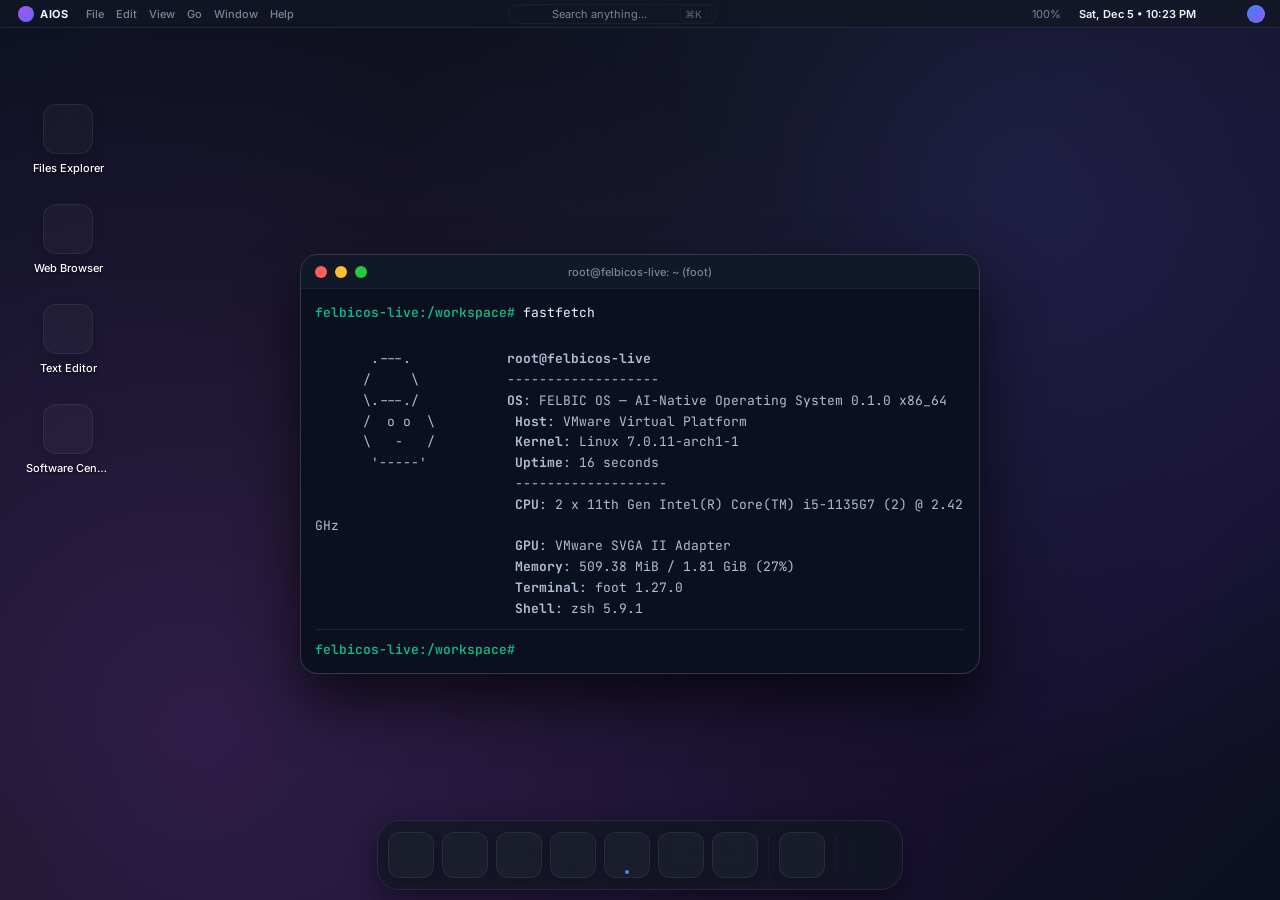
==== commit 421c6f2b: "feat: implement macOS-style custom dialog modal system and integrate across files manager" ====
--- a/iso/airootfs/usr/share/desktop-shell/index.html
+++ b/iso/airootfs/usr/share/desktop-shell/index.html
@@ -3,1144 +3,28 @@
 <head>
     <meta charset="UTF-8">
     <meta name="viewport" content="width=device-width, initial-scale=1.0">
-    <title>FELBIC OS — Desktop Shell</title>
+    <title>AIOS — Desktop Shell</title>
+    <link rel="preconnect" href="https://fonts.googleapis.com">
+    <link rel="preconnect" href="https://fonts.gstatic.com" crossorigin>
+    <link href="https://fonts.googleapis.com/css2?family=Inter:wght@300;400;500;600;700&family=JetBrains+Mono:wght@400;500;700&display=swap" rel="stylesheet">
     <link rel="stylesheet" href="https://cdn.hugeicons.com/font/hgi-stroke-rounded.css">
     <link rel="stylesheet" href="./css/style.css">
+    <link rel="icon" href="data:,">
 </head>
 <body>
 
-    <!-- ── TOP BAR ── -->
-    <header class="topbar">
-        <div class="topbar-left">
-            <div class="topbar-logo" id="logo-trigger" title="Launch Menu">
-                <i class="hgi-stroke hgi-ai-brain-01" style="font-size: 15px; color: var(--color-topbar-text);"></i>
-            </div>
-            <div class="topbar-active-app" id="topbar-active-app">FELBIC OS</div>
-            <nav class="topbar-menu">
-                <span class="topbar-menu-item">File</span>
-                <span class="topbar-menu-item">Edit</span>
-                <span class="topbar-menu-item">View</span>
-                <span class="topbar-menu-item">Go</span>
-                <span class="topbar-menu-item">Window</span>
-                <span class="topbar-menu-item">Help</span>
-            </nav>
-        </div>
+    <!-- Wallpaper background layer (always behind everything) -->
+    <div class="wallpaper-bg" id="wallpaper-bg"></div>
 
-        <div class="topbar-center"></div>
-
-        <div class="topbar-right">
-            <div class="topbar-right-item" id="control-center-trigger" title="Control Center">
-                <!-- Network Stat Icon -->
-                <i class="hgi-stroke hgi-wifi-01" style="font-size: 13px;"></i>
-                <span id="stat-cpu">0%</span>
-                <span id="stat-mem">0%</span>
-                <!-- Audio Icon -->
-                <i class="hgi-stroke hgi-volume-high" style="font-size: 13px;"></i>
-            </div>
-            <!-- Clock -->
-            <span class="topbar-clock" id="topbar-clock">Mon Jun 08 09:30 AM</span>
-        </div>
-    </header>
-
-    <!-- ── CONTROL CENTER DROPDOWN ── -->
-    <div class="control-center" id="control-center-panel">
-        <div class="cc-grid">
-            <!-- Toggles Card -->
-            <div class="cc-card cc-toggles">
-                <div class="cc-toggle-item active" id="toggle-wifi">
-                    <span class="cc-toggle-icon">
-                        <i class="hgi-stroke hgi-wifi-01"></i>
-                    </span>
-                    <div class="cc-toggle-text">
-                        <span class="cc-toggle-label">Wi-Fi</span>
-                        <span class="cc-toggle-sub">Connected</span>
-                    </div>
-                </div>
-                <div class="cc-toggle-item active" id="toggle-bluetooth">
-                    <span class="cc-toggle-icon">
-                        <i class="hgi-stroke hgi-bluetooth"></i>
-                    </span>
-                    <div class="cc-toggle-text">
-                        <span class="cc-toggle-label">Bluetooth</span>
-                        <span class="cc-toggle-sub">On</span>
-                    </div>
-                </div>
-            </div>
-            
-            <!-- DND / Focus Card -->
-            <div class="cc-card cc-focus" id="toggle-dnd">
-                <span class="cc-focus-icon">
-                    <i class="hgi-stroke hgi-moon"></i>
-                </span>
-                <span class="cc-focus-label">Do Not Disturb</span>
-            </div>
-        </div>
-
-        <!-- Sliders -->
-        <div class="cc-card cc-sliders">
-            <div class="cc-slider-row">
-                <span class="cc-slider-icon">
-                    <i class="hgi-stroke hgi-volume-high"></i>
-                </span>
-                <input type="range" class="cc-slider" min="0" max="100" value="75" id="volume-slider">
-            </div>
-            <div class="cc-slider-row">
-                <span class="cc-slider-icon">
-                    <i class="hgi-stroke hgi-sun-01"></i>
-                </span>
-                <input type="range" class="cc-slider" min="0" max="100" value="80" id="brightness-slider">
-            </div>
-        </div>
-
-        <!-- Power Row -->
-        <div class="cc-power-row">
-            <button class="cc-power-btn" id="btn-lock">Lock Screen</button>
-            <button class="cc-power-btn" id="btn-restart">Restart...</button>
-            <button class="cc-power-btn danger" id="btn-shutdown">Shutdown...</button>
-        </div>
-    </div>
-
-    <!-- ── SPOTLIGHT QUICK SEARCH OVERLAY ── -->
-    <div class="spotlight-overlay" id="spotlight-overlay">
-        <div class="spotlight">
-            <div class="spotlight-search-bar">
-                <i class="hgi-stroke hgi-search-01 spotlight-icon" style="font-size: 20px;"></i>
-                <input type="text" id="spotlight-input" placeholder="Search apps, files, or settings..." autocomplete="off">
-                <span class="spotlight-esc-hint">ESC</span>
-            </div>
-            <ul class="spotlight-results" id="spotlight-results">
-                <!-- Dynamically populated -->
-            </ul>
-        </div>
-    </div>
+    <!-- Dynamic Components Containers -->
+    <div id="topbar-container"></div>
+    <div id="control-center-container"></div>
+    <div id="spotlight-container"></div>
+    <div id="dock-container"></div>
 
     <!-- ── WORKSPACE ── -->
-    <main class="workspace">
-        
-        <!-- App 1: Terminal Window -->
-        <div class="window" id="terminal-window">
-            <div class="window-titlebar">
-                <div class="window-controls">
-                    <span class="window-btn close" data-target="terminal-window"></span>
-                    <span class="window-btn minimize"></span>
-                    <span class="window-btn maximize"></span>
-                </div>
-                <div class="window-title">root@felbicos-live: ~ (foot)</div>
-            </div>
-            <div class="window-content" style="padding: 0;">
-                <div class="terminal-content-wrapper">
-                    <div class="terminal-history" id="terminal-history">
-                        <div class="terminal-history-row">
-                            <span class="terminal-prompt">felbicos-live#</span> <span class="terminal-cmd">fastfetch</span>
-                        </div>
-                        <div class="terminal-output">
-       .---.            <b>root@felbicos-live</b>
-       /     \           -------------------
-       \.---./           <b>OS</b>: FELBIC OS — AI-Native Operating System 0.1.0 x86_64
-       /  o o  \          <b>Host</b>: VMware Virtual Platform
-       \   -   /          <b>Kernel</b>: Linux 7.0.11-arch1-1
-        '-----'           <b>Uptime</b>: 16 seconds
-                          -------------------
-                          <b>CPU</b>: 2 x 11th Gen Intel(R) Core(TM) i5-1135G7 (2) @ 2.42 GHz
-                          <b>GPU</b>: VMware SVGA II Adapter
-                          <b>Memory</b>: 509.38 MiB / 1.81 GiB (27%)
-                          <b>Terminal</b>: foot 1.27.0
-                          <b>Shell</b>: zsh 5.9.1</div>
-                    </div>
-                    <div class="terminal-input-line">
-                        <span class="terminal-prompt">felbicos-live#</span>
-                        <input type="text" id="terminal-input" class="terminal-input" autocomplete="off" spellcheck="false">
-                    </div>
-                </div>
-            </div>
-        </div>
-
-        <!-- App 2: Settings Window -->
-        <div class="window settings-window" id="settings-window" style="display: none;">
-            <div class="window-titlebar">
-                <div class="window-controls">
-                    <span class="window-btn close" data-target="settings-window"></span>
-                    <span class="window-btn minimize"></span>
-                    <span class="window-btn maximize"></span>
-                </div>
-                <div class="window-title">Settings</div>
-            </div>
-            <div class="settings-container">
-                <!-- Sidebar -->
-                <aside class="settings-sidebar">
-                    <div class="settings-search-box">
-                        <i class="hgi-stroke hgi-search-01 settings-search-icon"></i>
-                        <input type="text" id="settings-search-input" class="settings-search-input" placeholder="Search" autocomplete="off">
-                    </div>
-                    <div class="settings-user-card">
-                        <div class="settings-user-avatar">
-                            <i class="hgi-stroke hgi-user"></i>
-                        </div>
-                        <div class="settings-user-info">
-                            <span class="settings-username">Live User</span>
-                            <span class="settings-user-sub">Default Account</span>
-                        </div>
-                    </div>
-                    
-                    <div class="settings-sidebar-list">
-                        <div class="settings-sidebar-item active" data-tab="wifi">
-                            <span class="squircle-icon bg-blue">
-                                <i class="hgi-stroke hgi-wifi-01"></i>
-                            </span>
-                            <span>Wi-Fi</span>
-                        </div>
-                        <div class="settings-sidebar-item" data-tab="bluetooth">
-                            <span class="squircle-icon bg-indigo">
-                                <i class="hgi-stroke hgi-bluetooth"></i>
-                            </span>
-                            <span>Bluetooth</span>
-                        </div>
-                        <div class="settings-sidebar-item" data-tab="sound">
-                            <span class="squircle-icon bg-red">
-                                <i class="hgi-stroke hgi-volume-high"></i>
-                            </span>
-                            <span>Sound</span>
-                        </div>
-                        <div class="settings-sidebar-item" data-tab="displays">
-                            <span class="squircle-icon bg-teal">
-                                <i class="hgi-stroke hgi-sun-01"></i>
-                            </span>
-                            <span>Displays</span>
-                        </div>
-                        <div class="settings-sidebar-item" data-tab="wallpaper">
-                            <span class="squircle-icon bg-gradient">
-                                <i class="hgi-stroke hgi-image-01"></i>
-                            </span>
-                            <span>Wallpaper</span>
-                        </div>
-                        <div class="settings-sidebar-item" data-tab="appearance">
-                            <span class="squircle-icon bg-pink">
-                                <i class="hgi-stroke hgi-brush"></i>
-                            </span>
-                            <span>Appearance</span>
-                        </div>
-                        <div class="settings-sidebar-item" data-tab="about">
-                            <span class="squircle-icon bg-grey">
-                                <i class="hgi-stroke hgi-information-circle"></i>
-                            </span>
-                            <span>About</span>
-                        </div>
-                    </div>
-                </aside>
-                
-                <!-- Detail Content -->
-                <main class="settings-content">
-                    
-                    <!-- Tab: Wi-Fi -->
-                    <section class="settings-tab-pane" id="pane-wifi">
-                        <h2>Wi-Fi</h2>
-                        <p class="settings-sub">Manage wireless network connections.</p>
-                        
-                        <div class="settings-row-group">
-                            <div class="settings-row">
-                                <span class="row-label">Wi-Fi Wireless Networking</span>
-                                <label class="switch-container">
-                                    <input type="checkbox" id="settings-wifi-toggle" checked>
-                                    <span class="toggle-slider"></span>
-                                </label>
-                            </div>
-                        </div>
-                        
-                        <div id="wifi-networks-area">
-                            <div class="settings-section-title">Available Networks</div>
-                            <div class="settings-row-group" id="wifi-networks-list">
-                                <!-- Populated dynamically -->
-                            </div>
-                        </div>
-                    </section>
-
-                    <!-- Tab: Bluetooth -->
-                    <section class="settings-tab-pane" id="pane-bluetooth" style="display: none;">
-                        <h2>Bluetooth</h2>
-                        <p class="settings-sub">Connect and manage peripheral devices.</p>
-                        
-                        <div class="settings-row-group">
-                            <div class="settings-row">
-                                <span class="row-label">Bluetooth Controller</span>
-                                <label class="switch-container">
-                                    <input type="checkbox" id="settings-bluetooth-toggle" checked>
-                                    <span class="toggle-slider"></span>
-                                </label>
-                            </div>
-                        </div>
-                        
-                        <div id="bluetooth-devices-area">
-                            <div class="settings-section-title">My Devices</div>
-                            <div class="settings-row-group" id="bluetooth-devices-list">
-                                <!-- Populated dynamically -->
-                            </div>
-                        </div>
-                    </section>
-
-                    <!-- Tab: Sound -->
-                    <section class="settings-tab-pane" id="pane-sound" style="display: none;">
-                        <h2>Sound</h2>
-                        <p class="settings-sub">Configure audio devices and levels.</p>
-                        
-                        <div class="settings-row-group">
-                            <div class="settings-column-row">
-                                <div class="slider-row-header">
-                                    <span class="row-label">Output Volume</span>
-                                    <span id="sound-vol-val">75%</span>
-                                </div>
-                                <input type="range" class="settings-slider" id="settings-sound-volume" min="0" max="100" value="75">
-                            </div>
-                            <div class="settings-column-row">
-                                <div class="slider-row-header">
-                                    <span class="row-label">Balance (L / R)</span>
-                                </div>
-                                <input type="range" class="settings-slider" id="settings-sound-balance" min="-50" max="50" value="0">
-                            </div>
-                            <div class="settings-row" style="margin-top: 10px;">
-                                <span class="row-label">System Sound Effects</span>
-                                <label class="switch-container">
-                                    <input type="checkbox" id="settings-sound-effects-toggle" checked>
-                                    <span class="toggle-slider"></span>
-                                </label>
-                            </div>
-                        </div>
-
-                        <div class="settings-section-title">Output Device</div>
-                        <div class="settings-row-group">
-                            <div class="settings-row">
-                                <span class="row-label">Audio Destination</span>
-                                <select class="settings-select" id="settings-sound-output">
-                                    <option value="speakers">Internal Speakers (Built-in)</option>
-                                    <option value="headphones">Line Out / Headphones</option>
-                                    <option value="hdmi">HDMI Digital Audio Port</option>
-                                </select>
-                            </div>
-                        </div>
-                        
-                        <div class="settings-section-title">Input Level</div>
-                        <div class="settings-row-group">
-                            <div class="settings-column-row">
-                                <div class="slider-row-header">
-                                    <span class="row-label">Input Volume</span>
-                                    <span id="sound-input-val">80%</span>
-                                </div>
-                                <input type="range" class="settings-slider" id="settings-sound-input" min="0" max="100" value="80">
-                            </div>
-                            <div class="settings-row">
-                                <span class="row-label">Input Level Indicator</span>
-                                <div class="volume-mic-meter">
-                                    <div class="meter-bar" id="mic-meter-bar" style="width: 25%"></div>
-                                </div>
-                            </div>
-                        </div>
-                    </section>
-
-                    <!-- Tab: Displays -->
-                    <section class="settings-tab-pane" id="pane-displays" style="display: none;">
-                        <h2>Displays</h2>
-                        <p class="settings-sub">Adjust display resolution and brightness.</p>
-                        
-                        <div class="settings-row-group">
-                            <div class="settings-column-row">
-                                <div class="slider-row-header">
-                                    <span class="row-label">Screen Brightness</span>
-                                    <span id="displays-bright-val">80%</span>
-                                </div>
-                                <input type="range" class="settings-slider" id="settings-displays-brightness" min="0" max="100" value="80">
-                            </div>
-                        </div>
-
-                        <div class="settings-section-title">Display Settings</div>
-                        <div class="settings-row-group">
-                            <div class="settings-row">
-                                <span class="row-label">Resolution</span>
-                                <select class="settings-select" id="settings-displays-resolution">
-                                    <option value="1920x1080">1920 x 1080 (16:9, Default)</option>
-                                    <option value="2560x1440">2560 x 1440 (16:9 Retina)</option>
-                                    <option value="1280x720">1280 x 720 (16:9 Low-Res)</option>
-                                    <option value="1440x900">1440 x 900 (16:10)</option>
-                                </select>
-                            </div>
-                            <div class="settings-row">
-                                <span class="row-label">Refresh Rate</span>
-                                <select class="settings-select" id="settings-displays-refresh">
-                                    <option value="60">60.00 Hz</option>
-                                    <option value="120">120.00 Hz (ProMotion)</option>
-                                    <option value="50">50.00 Hz</option>
-                                </select>
-                            </div>
-                            <div class="settings-row">
-                                <span class="row-label">Display Scale</span>
-                                <select class="settings-select" id="settings-displays-scale">
-                                    <option value="1">100% (Normal)</option>
-                                    <option value="1.1">110%</option>
-                                    <option value="1.2">120%</option>
-                                    <option value="1.25">125%</option>
-                                </select>
-                            </div>
-                        </div>
-
-                        <div class="settings-section-title">Night Light</div>
-                        <div class="settings-row-group">
-                            <div class="settings-row">
-                                <span class="row-label">Warm Color Temperature Filter</span>
-                                <label class="switch-container">
-                                    <input type="checkbox" id="settings-nightlight-toggle">
-                                    <span class="toggle-slider"></span>
-                                </label>
-                            </div>
-                            <div class="settings-column-row" id="nightlight-temp-row" style="opacity: 0.5; pointer-events: none;">
-                                <div class="slider-row-header">
-                                    <span class="row-label">Color Temperature</span>
-                                </div>
-                                <input type="range" class="settings-slider" id="settings-nightlight-temp" min="0" max="100" value="50">
-                            </div>
-                        </div>
-                    </section>
-
-                    <!-- Tab: Wallpaper -->
-                    <section class="settings-tab-pane" id="pane-wallpaper" style="display: none;">
-                        <h2>Wallpaper</h2>
-                        <p class="settings-sub">Choose a desktop background style.</p>
-                        
-                        <div class="wallpaper-grid">
-                            <div class="wallpaper-thumb active" data-img="wallpaper.png" style="background: linear-gradient(135deg, #0f172a, #1e293b);">
-                                <span class="wallpaper-label">Default Slate</span>
-                            </div>
-                            <div class="wallpaper-thumb" data-img="wall_aurora" style="background: linear-gradient(135deg, #1e1b4b, #311042, #180026);">
-                                <span class="wallpaper-label">Aurora Glow</span>
-                            </div>
-                            <div class="wallpaper-thumb" data-img="wall_sunset" style="background: linear-gradient(135deg, #fdba74, #f472b6, #3b82f6);">
-                                <span class="wallpaper-label">Sunset Wave</span>
-                            </div>
-                            <div class="wallpaper-thumb" data-img="wall_monochrome" style="background: linear-gradient(135deg, #09090b, #27272a, #09090b);">
-                                <span class="wallpaper-label">Ink Dark</span>
-                            </div>
-                        </div>
-                    </section>
-                    
-                    <!-- Tab: Appearance -->
-                    <section class="settings-tab-pane" id="pane-appearance" style="display: none;">
-                        <h2>Appearance</h2>
-                        <p class="settings-sub">Choose a workspace theme style.</p>
-                        
-                        <div class="theme-selector">
-                            <div class="theme-card active" id="theme-btn-dark">
-                                <div class="theme-card-preview dark">
-                                    <span class="theme-card-bar"></span>
-                                    <span class="theme-card-dock"></span>
-                                </div>
-                                <span class="theme-card-label">Dark Space</span>
-                            </div>
-                            
-                            <div class="theme-card" id="theme-btn-light">
-                                <div class="theme-card-preview light">
-                                    <span class="theme-card-bar"></span>
-                                    <span class="theme-card-dock"></span>
-                                </div>
-                                <span class="theme-card-label">Light Quartz</span>
-                            </div>
-                        </div>
-
-                        <div class="settings-section-title">Accent Colors</div>
-                        <div class="accent-color-list">
-                            <div class="accent-dot active" data-color="white" style="background-color: #ffffff; border: 1px solid #71717a;" title="Default White"></div>
-                            <div class="accent-dot" data-color="blue" style="background-color: #3b82f6;" title="Ocean Blue"></div>
-                            <div class="accent-dot" data-color="purple" style="background-color: #a855f7;" title="Purple Orchid"></div>
-                            <div class="accent-dot" data-color="pink" style="background-color: #ec4899;" title="Pink Rose"></div>
-                            <div class="accent-dot" data-color="red" style="background-color: #ef4444;" title="Red Coral"></div>
-                            <div class="accent-dot" data-color="orange" style="background-color: #f97316;" title="Orange Flame"></div>
-                            <div class="accent-dot" data-color="green" style="background-color: #10b981;" title="Emerald Green"></div>
-                        </div>
-
-                        <div class="settings-section-title">Scrollbars</div>
-                        <div class="settings-row-group">
-                            <div class="settings-row">
-                                <span class="row-label">Show Scrollbars</span>
-                                <select class="settings-select" id="settings-scroll-pref">
-                                    <option value="auto">Based on Mouse / Trackpad</option>
-                                    <option value="scroll">When Scrolling</option>
-                                    <option value="always">Always Show</option>
-                                </select>
-                            </div>
-                        </div>
-                    </section>
-
-                    <!-- Tab: About -->
-                    <section class="settings-tab-pane" id="pane-about" style="display: none;">
-                        <div class="about-branding">
-                            <div class="about-logo">
-                                <i class="hgi-stroke hgi-ai-brain-01"></i>
-                            </div>
-                            <h1>FELBIC OS</h1>
-                            <span class="about-version">Version 0.1.0 (Live Dev Build)</span>
-                        </div>
-                        <div class="about-list">
-                            <div class="about-row">
-                                <span class="about-label">Kernel</span>
-                                <span class="about-val">Linux 7.0.11-arch1-1-felbic</span>
-                            </div>
-                            <div class="about-row">
-                                <span class="about-label">Compositor</span>
-                                <span class="about-val">aios-comp v0.1.0 (Wayland)</span>
-                            </div>
-                            <div class="about-row">
-                                <span class="about-label">Workspace Mode</span>
-                                <span class="about-val">Sway Live Session</span>
-                            </div>
-                            <div class="about-row">
-                                <span class="about-label">Active CPU</span>
-                                <span class="about-val" id="about-val-cpu">11th Gen Intel i5-1135G7</span>
-                            </div>
-                            <div class="about-row">
-                                <span class="about-label">Graphics Architecture</span>
-                                <span class="about-val">Wayland wlroots Hardware Accel</span>
-                            </div>
-                            <div class="about-row" style="flex-direction: column; align-items: flex-start; gap: 4px;">
-                                <span class="about-label">User Agent</span>
-                                <span class="about-val" id="about-val-ua" style="word-break: break-all; font-size: 10px; text-align: left; opacity: 0.8; user-select: text;">Unknown</span>
-                            </div>
-                            <div class="about-row">
-                                <span class="about-label">Screen Resolution</span>
-                                <span class="about-val" id="about-val-resolution">Unknown</span>
-                            </div>
-                            <div class="about-row">
-                                <span class="about-label">Logical CPU Threads</span>
-                                <span class="about-val" id="about-val-cores">Unknown</span>
-                            </div>
-                            <div class="about-row">
-                                <span class="about-label">System Uptime</span>
-                                <span class="about-val" id="about-val-uptime">Unknown</span>
-                            </div>
-                        </div>
-                    </section>
-
-                </main>
-            </div>
-        </div>
-
-        <!-- App 3: Files (Rebranded Finder) -->
-        <div class="window finder-window" id="files-window" style="display: none;">
-            <div class="window-titlebar">
-                <div class="window-controls">
-                    <span class="window-btn close" data-target="files-window"></span>
-                    <span class="window-btn minimize"></span>
-                    <span class="window-btn maximize"></span>
-                </div>
-                <div class="window-title">Files Explorer</div>
-            </div>
-            <div class="finder-container">
-                <!-- Sidebar -->
-                <aside class="finder-sidebar">
-                    <div class="finder-sidebar-section">Places</div>
-                    <div class="finder-sidebar-item active" data-folder="workspace">
-                        <span class="finder-tab-icon">
-                            <i class="hgi-stroke hgi-computer"></i>
-                        </span>
-                        <span>Workspace</span>
-                    </div>
-                    <div class="finder-sidebar-item" data-folder="documents">
-                        <span class="finder-tab-icon">
-                            <i class="hgi-stroke hgi-folder-01"></i>
-                        </span>
-                        <span>Documents</span>
-                    </div>
-                    <div class="finder-sidebar-item" data-folder="downloads">
-                        <span class="finder-tab-icon">
-                            <i class="hgi-stroke hgi-download-01"></i>
-                        </span>
-                        <span>Downloads</span>
-                    </div>
-                </aside>
-                
-                <!-- Main Folder Explorer -->
-                <div class="files-view-container">
-                    <div class="files-toolbar">
-                        <button class="files-nav-btn" id="files-back-btn" disabled>←</button>
-                        <span class="files-path-breadcrumb" id="files-breadcrumb">Workspace</span>
-                        <div class="files-action-buttons" style="display: flex; gap: 6px; margin-right: 12px; align-items: center;">
-                            <button class="files-nav-btn" id="files-new-file" title="New File" style="font-size: 14px;"><i class="hgi-stroke hgi-file-add"></i></button>
-                            <button class="files-nav-btn" id="files-new-folder" title="New Folder" style="font-size: 14px;"><i class="hgi-stroke hgi-folder-add"></i></button>
-                            <button class="files-nav-btn" id="files-rename" title="Rename" style="font-size: 14px;" disabled><i class="hgi-stroke hgi-edit-01"></i></button>
-                            <button class="files-nav-btn" id="files-delete" title="Delete" style="font-size: 14px;" disabled><i class="hgi-stroke hgi-delete-02"></i></button>
-                            <div style="width: 1px; height: 16px; background-color: rgba(255,255,255,0.1); margin: 0 4px;"></div>
-                            <button class="files-nav-btn" id="files-toggle-properties" title="Toggle Properties Pane" style="font-size: 14px;"><i class="hgi-stroke hgi-information-circle"></i></button>
-                        </div>
-                        <input type="text" class="files-search-bar" id="files-search" placeholder="Search Files">
-                    </div>
-                    <main class="finder-content" id="finder-content-grid">
-                        <!-- Populated dynamically -->
-                    </main>
-                </div>
-                
-                <!-- Properties Sidebar -->
-                <aside class="finder-properties-sidebar collapsed" id="finder-properties-sidebar">
-                    <div class="properties-header">
-                        <span>Properties</span>
-                        <button id="properties-close-btn" class="properties-close-btn" title="Close properties pane">×</button>
-                    </div>
-                    <div class="properties-content" id="properties-content">
-                        <div class="properties-placeholder">Select an item to view details</div>
-                    </div>
-                </aside>
-            </div>
-        </div>
-
-        <!-- App 4: Browser (Rebranded Safari) -->
-        <div class="window" id="browser-window" style="display: none; width: 800px; height: 500px;">
-            <div class="window-titlebar">
-                <div class="window-controls">
-                    <span class="window-btn close" data-target="browser-window"></span>
-                    <span class="window-btn minimize"></span>
-                    <span class="window-btn maximize"></span>
-                </div>
-                <div class="window-title">Web Browser</div>
-            </div>
-            <div class="browser-container">
-                <div class="browser-toolbar">
-                    <div class="browser-nav-arrows">
-                        <button class="browser-nav-btn" id="browser-back">
-                            <i class="hgi-stroke hgi-arrow-left-01" style="font-size: 13px;"></i>
-                        </button>
-                        <button class="browser-nav-btn" id="browser-forward">
-                            <i class="hgi-stroke hgi-arrow-right-01" style="font-size: 13px;"></i>
-                        </button>
-                        <button class="browser-nav-btn" id="browser-reload">
-                            <i class="hgi-stroke hgi-reload" style="font-size: 13px;"></i>
-                        </button>
-                    </div>
-                    <input type="text" class="browser-url-input" id="browser-url" value="https://felbic.aios.org">
-                </div>
-                <div class="browser-viewport">
-                    <!-- Embedded web simulator -->
-                    <div class="browser-mock-page" id="browser-page-content">
-                        <!-- Simulating loading sites -->
-                    </div>
-                </div>
-            </div>
-        </div>
-
-        <!-- App 5: Software Center (Rebranded App Store) -->
-        <div class="window" id="store-window" style="display: none; width: 750px; height: 460px;">
-            <div class="window-titlebar">
-                <div class="window-controls">
-                    <span class="window-btn close" data-target="store-window"></span>
-                    <span class="window-btn minimize"></span>
-                    <span class="window-btn maximize"></span>
-                </div>
-                <div class="window-title">Software Center</div>
-            </div>
-            <div class="store-container">
-                <aside class="store-sidebar">
-                    <div class="store-sidebar-item active" data-category="featured">
-                        <i class="hgi-stroke hgi-compass" style="font-size: 12px; margin-right: 6px;"></i>Explore
-                    </div>
-                    <div class="store-sidebar-item" data-category="developer">
-                        <i class="hgi-stroke hgi-code" style="font-size: 12px; margin-right: 6px;"></i>Develop
-                    </div>
-                    <div class="store-sidebar-item" data-category="graphics">
-                        <i class="hgi-stroke hgi-brush" style="font-size: 12px; margin-right: 6px;"></i>Create
-                    </div>
-                    <div class="store-sidebar-item" data-category="utilities">
-                        <i class="hgi-stroke hgi-settings-01" style="font-size: 12px; margin-right: 6px;"></i>Utilities
-                    </div>
-                </aside>
-                <div class="store-content">
-                    <div class="store-header">
-                        <h2>Explore</h2>
-                        <input type="text" class="store-search-bar" id="store-search" placeholder="Search Software Repository">
-                    </div>
-                    <div class="store-apps-grid" id="store-apps-list">
-                        <!-- Populated dynamically -->
-                    </div>
-                </div>
-            </div>
-        </div>
-
-        <!-- App 6: Task Manager (Rebranded Activity Monitor) -->
-        <div class="window" id="monitor-window" style="display: none; width: 700px; height: 440px;">
-            <div class="window-titlebar">
-                <div class="window-controls">
-                    <span class="window-btn close" data-target="monitor-window"></span>
-                    <span class="window-btn minimize"></span>
-                    <span class="window-btn maximize"></span>
-                </div>
-                <div class="window-title">Task Manager</div>
-            </div>
-            <div class="monitor-container">
-                <div class="monitor-tabs">
-                    <div class="monitor-tab active" data-tab="cpu">CPU</div>
-                    <div class="monitor-tab" data-tab="memory">Memory</div>
-                    <div class="monitor-tab" data-tab="processes">Processes</div>
-                </div>
-                <div class="monitor-content">
-                    <div class="monitor-pane" id="monitor-pane-graphs">
-                        <div class="monitor-graph-section">
-                            <span class="graph-label">CPU System Core Load</span>
-                            <div class="monitor-graph-wrapper">
-                                <svg class="monitor-svg-chart" viewBox="0 0 100 40" preserveAspectRatio="none">
-                                    <path id="cpu-chart-path" d="M0 40 L100 40" fill="rgba(96, 165, 250, 0.15)" stroke="#60a5fa" stroke-width="1.5"></path>
-                                </svg>
-                            </div>
-                        </div>
-                        <div class="monitor-graph-section">
-                            <span class="graph-label">Physical Memory Active Usage</span>
-                            <div class="monitor-graph-wrapper">
-                                <svg class="monitor-svg-chart" viewBox="0 0 100 40" preserveAspectRatio="none">
-                                    <path id="mem-chart-path" d="M0 40 L100 40" fill="rgba(236, 72, 153, 0.15)" stroke="#ec4899" stroke-width="1.5"></path>
-                                </svg>
-                            </div>
-                        </div>
-                    </div>
-                    
-                    <div class="monitor-pane" id="monitor-pane-processes" style="display: none;">
-                        <div class="monitor-toolbar">
-                            <button class="monitor-kill-btn" id="monitor-kill-process" disabled>Force Quit Task</button>
-                            <span class="monitor-selected-hint" id="monitor-selected-label">Select a process...</span>
-                        </div>
-                        <div class="monitor-table-wrapper">
-                            <table class="monitor-table">
-                                <thead>
-                                    <tr>
-                                        <th>Process Name</th>
-                                        <th>PID</th>
-                                        <th>CPU %</th>
-                                        <th>Memory</th>
-                                    </tr>
-                                </thead>
-                                <tbody id="monitor-process-tbody">
-                                    <!-- Populated dynamically -->
-                                </tbody>
-                            </table>
-                        </div>
-                    </div>
-                </div>
-            </div>
-        </div>
-
-        <!-- App 7: Text Editor (NEW) -->
-        <div class="window" id="editor-window" style="display: none; width: 620px; height: 400px;">
-            <div class="window-titlebar">
-                <div class="window-controls">
-                    <span class="window-btn close" data-target="editor-window"></span>
-                    <span class="window-btn minimize"></span>
-                    <span class="window-btn maximize"></span>
-                </div>
-                <div class="window-title" id="editor-window-title">Text Editor</div>
-            </div>
-            <div class="editor-container">
-                <!-- Tabs Bar -->
-                <div class="editor-tabs-bar" id="editor-tabs-bar"></div>
-                
-                <div class="editor-toolbar" style="display: flex; justify-content: space-between; align-items: center; width: 100%; box-sizing: border-box;">
-                    <div style="display: flex; align-items: center; gap: 12px;">
-                        <button class="editor-btn" id="editor-save">
-                            <i class="hgi-stroke hgi-floppy-disk" style="font-size: 11px; margin-right: 6px;"></i>Save Changes
-                        </button>
-                        <span class="editor-file-path" id="editor-file-label">unsaved_draft.txt</span>
-                    </div>
-                    <div>
-                        <select id="editor-syntax-select" class="editor-syntax-select" style="background: rgba(255,255,255,0.05); border: 1px solid rgba(255,255,255,0.08); border-radius: 4px; color: var(--color-topbar-text); font-size: 10px; padding: 2px 6px; outline: none; cursor: pointer;">
-                            <option value="text">Plain Text</option>
-                            <option value="javascript">JavaScript</option>
-                            <option value="markdown">Markdown</option>
-                            <option value="html">HTML/CSS</option>
-                        </select>
-                    </div>
-                </div>
-                
-                <!-- Gutter and Textarea wrapped in body -->
-                <div class="editor-body" style="display: flex; flex: 1; overflow: hidden; position: relative;">
-                    <div class="editor-gutter" id="editor-gutter" style="width: 40px; padding: 16px 0; background-color: rgba(0, 0, 0, 0.15); border-right: 1px solid rgba(255, 255, 255, 0.05); color: rgba(255, 255, 255, 0.25); text-align: right; padding-right: 8px; font-family: var(--font-mono); font-size: var(--font-size-sm); line-height: 1.5; user-select: none; overflow: hidden; box-sizing: border-box;">
-                        <div>1</div>
-                    </div>
-                    <textarea class="editor-textarea" id="editor-content" placeholder="Write or edit files here..." style="flex: 1; border: none; outline: none; background: transparent; color: var(--color-topbar-text); font-family: var(--font-mono); font-size: var(--font-size-sm); padding: 16px; resize: none; line-height: 1.5; overflow-y: auto; box-sizing: border-box; margin: 0;"></textarea>
-                </div>
-            </div>
-        </div>
-
-        <!-- App 8: Calamares Installer (NEW) -->
-        <div class="window" id="installer-window" style="display: none; width: 680px; height: 460px;">
-            <div class="window-titlebar">
-                <div class="window-controls">
-                    <span class="window-btn close" data-target="installer-window"></span>
-                    <span class="window-btn minimize"></span>
-                    <span class="window-btn maximize"></span>
-                </div>
-                <div class="window-title">Install FELBIC OS (Calamares)</div>
-            </div>
-            <div class="installer-container">
-                <!-- Sidebar for steps -->
-                <aside class="installer-sidebar">
-                    <div class="installer-step-item active" data-step="1">
-                        <i class="hgi-stroke hgi-ai-brain-01" style="font-size: 12px;"></i>
-                        <span>Welcome</span>
-                    </div>
-                    <div class="installer-step-item" data-step="2">
-                        <i class="hgi-stroke hgi-keyboard" style="font-size: 12px;"></i>
-                        <span>Keyboard</span>
-                    </div>
-                    <div class="installer-step-item" data-step="3">
-                        <i class="hgi-stroke hgi-partition-01" style="font-size: 12px;"></i>
-                        <span>Partitions</span>
-                    </div>
-                    <div class="installer-step-item" data-step="4">
-                        <i class="hgi-stroke hgi-user" style="font-size: 12px;"></i>
-                        <span>Users</span>
-                    </div>
-                    <div class="installer-step-item" data-step="5">
-                        <i class="hgi-stroke hgi-download-01" style="font-size: 12px;"></i>
-                        <span>Install</span>
-                    </div>
-                    <div class="installer-step-item" data-step="6">
-                        <i class="hgi-stroke hgi-tick-double-02" style="font-size: 12px;"></i>
-                        <span>Finish</span>
-                    </div>
-                </aside>
-                <!-- Content area -->
-                <div class="installer-content-wrapper">
-                    <div class="installer-page-content" id="installer-pages">
-                        <!-- Step 1: Welcome -->
-                        <div class="installer-page active" data-page="1">
-                            <h2>Welcome to the FELBIC OS Installer</h2>
-                            <p>This wizard will guide you through installing FELBIC OS on your system.</p>
-                            <div class="installer-input-group">
-                                <label for="install-lang">Select Language:</label>
-                                <select id="install-lang" class="installer-select">
-                                    <option value="en">English (US)</option>
-                                    <option value="es">Español</option>
-                                    <option value="fr">Français</option>
-                                    <option value="de">Deutsch</option>
-                                    <option value="zh">中文</option>
-                                    <option value="ja">日本語</option>
-                                </select>
-                            </div>
-                            <div class="installer-welcome-banner">
-                                <i class="hgi-stroke hgi-ai-brain-01" style="font-size: 48px; color: var(--color-accent);"></i>
-                                <span style="margin-top: 10px; font-weight: 500;">FELBIC OS AI-Native Environment</span>
-                            </div>
-                        </div>
-                        
-                        <!-- Step 2: Keyboard -->
-                        <div class="installer-page" data-page="2">
-                            <h2>Select Keyboard Layout</h2>
-                            <p>Choose the layout that matches your keyboard.</p>
-                            <div class="installer-input-group">
-                                <label for="install-kbd">Layout:</label>
-                                <select id="install-kbd" class="installer-select">
-                                    <option value="us">English (US)</option>
-                                    <option value="us-intl">English (US, intl. with dead keys)</option>
-                                    <option value="uk">United Kingdom</option>
-                                    <option value="de">Germany</option>
-                                    <option value="fr">France</option>
-                                </select>
-                            </div>
-                            <div class="installer-input-group">
-                                <label for="kbd-test-input">Test keyboard layout here:</label>
-                                <input type="text" id="kbd-test-input" class="installer-input" placeholder="Type here or click the virtual keys below to test...">
-                            </div>
-                            <div class="keyboard-visual-picker">
-                                <div class="kb-row">
-                                    <span class="kb-key">Esc</span>
-                                    <span class="kb-key">1</span>
-                                    <span class="kb-key">2</span>
-                                    <span class="kb-key">3</span>
-                                    <span class="kb-key">4</span>
-                                    <span class="kb-key">5</span>
-                                    <span class="kb-key">6</span>
-                                    <span class="kb-key">7</span>
-                                    <span class="kb-key">8</span>
-                                    <span class="kb-key">9</span>
-                                    <span class="kb-key">0</span>
-                                    <span class="kb-key kb-backspace">Backspace</span>
-                                </div>
-                                <div class="kb-row">
-                                    <span class="kb-key kb-tab">Tab</span>
-                                    <span class="kb-key">Q</span>
-                                    <span class="kb-key">W</span>
-                                    <span class="kb-key">E</span>
-                                    <span class="kb-key">R</span>
-                                    <span class="kb-key">T</span>
-                                    <span class="kb-key">Y</span>
-                                    <span class="kb-key">U</span>
-                                    <span class="kb-key">I</span>
-                                    <span class="kb-key">O</span>
-                                    <span class="kb-key">P</span>
-                                    <span class="kb-key">[</span>
-                                    <span class="kb-key">]</span>
-                                </div>
-                                <div class="kb-row">
-                                    <span class="kb-key kb-caps">Caps</span>
-                                    <span class="kb-key">A</span>
-                                    <span class="kb-key">S</span>
-                                    <span class="kb-key">D</span>
-                                    <span class="kb-key">F</span>
-                                    <span class="kb-key">G</span>
-                                    <span class="kb-key">H</span>
-                                    <span class="kb-key">J</span>
-                                    <span class="kb-key">K</span>
-                                    <span class="kb-key">L</span>
-                                    <span class="kb-key">;</span>
-                                    <span class="kb-key">'</span>
-                                    <span class="kb-key kb-enter">Enter</span>
-                                </div>
-                                <div class="kb-row">
-                                    <span class="kb-key kb-shift">Shift</span>
-                                    <span class="kb-key">Z</span>
-                                    <span class="kb-key">X</span>
-                                    <span class="kb-key">C</span>
-                                    <span class="kb-key">V</span>
-                                    <span class="kb-key">B</span>
-                                    <span class="kb-key">N</span>
-                                    <span class="kb-key">M</span>
-                                    <span class="kb-key">,</span>
-                                    <span class="kb-key">.</span>
-                                    <span class="kb-key">/</span>
-                                    <span class="kb-key kb-shift">Shift</span>
-                                </div>
-                            </div>
-                        </div>
-
-                        <!-- Step 3: Partitioning -->
-                        <div class="installer-page" data-page="3">
-                            <h2>Partitioning</h2>
-                            <p>Select how you want to partition the storage drive.</p>
-                            <div class="partition-options">
-                                <div class="partition-option active" id="part-erase">
-                                    <div class="partition-opt-icon">
-                                        <i class="hgi-stroke hgi-delete-02"></i>
-                                    </div>
-                                    <div class="partition-opt-text">
-                                        <span class="partition-opt-title">Erase Disk</span>
-                                        <span class="partition-opt-desc">Delete all data and install FELBIC OS on the entire virtual drive (Recommended).</span>
-                                    </div>
-                                </div>
-                                <div class="partition-option" id="part-manual">
-                                    <div class="partition-opt-icon">
-                                        <i class="hgi-stroke hgi-settings-01"></i>
-                                    </div>
-                                    <div class="partition-opt-text">
-                                        <span class="partition-opt-title">Manual Partitioning</span>
-                                        <span class="partition-opt-desc">Create or resize partitions manually (For advanced users).</span>
-                                    </div>
-                                </div>
-                            </div>
-                            <div class="partition-drive-visual">
-                                <div class="drive-bar" id="drive-visual-bar">
-                                    <div class="drive-segment root-seg" style="width: 100%; background: linear-gradient(135deg, #3b82f6, #1d4ed8);">
-                                        /dev/vda1 (ext4) - 64.0 GiB (Erase & Install)
-                                    </div>
-                                </div>
-                                <div class="drive-legend" id="drive-visual-legend">
-                                    <span>Disk Path: /dev/vda (QEMU Virtual Harddisk) — Total Size: 64.0 GiB</span>
-                                </div>
-                            </div>
-                        </div>
-
-                        <!-- Step 4: User settings -->
-                        <div class="installer-page" data-page="4">
-                            <h2>User Information</h2>
-                            <p>Configure details for your primary user account.</p>
-                            <div class="user-setup-form">
-                                <div class="form-row">
-                                    <label for="inst-username">What is your name?</label>
-                                    <input type="text" id="inst-username" placeholder="e.g. felbic" value="felbic">
-                                </div>
-                                <div class="form-row">
-                                    <label for="inst-hostname">What is the name of this computer?</label>
-                                    <input type="text" id="inst-hostname" placeholder="e.g. felbicos-pc" value="felbicos-pc">
-                                </div>
-                                <div class="form-row">
-                                    <label for="inst-password">Choose a password to keep your account secure</label>
-                                    <input type="password" id="inst-password" value="password123">
-                                </div>
-                            </div>
-                        </div>
-
-                        <!-- Step 5: Progress -->
-                        <div class="installer-page" data-page="5">
-                            <h2>Installing FELBIC OS...</h2>
-                            <p>Please wait while the system files are copied and configured.</p>
-                            <div class="installer-progress-container">
-                                <div class="installer-progress-bar">
-                                    <div class="installer-progress-fill" id="inst-progress-fill" style="width: 0%"></div>
-                                </div>
-                                <span class="progress-percent" id="inst-progress-percent">0%</span>
-                            </div>
-                            <div class="installer-console" id="installer-console-log">
-                                <!-- Console statements will be appended here -->
-                            </div>
-                        </div>
-
-                        <!-- Step 6: Finish -->
-                        <div class="installer-page" data-page="6">
-                            <h2>Installation Complete!</h2>
-                            <p>FELBIC OS has been successfully installed on your computer.</p>
-                            <div class="installer-finish-banner">
-                                <i class="hgi-stroke hgi-tick-double-02" style="font-size: 64px; color: var(--color-success);"></i>
-                                <p style="margin-top: 16px; font-weight: 500;">You may now restart into your new system.</p>
-                                <button class="installer-btn primary" id="inst-restart-btn" style="margin-top: 20px; padding: 10px 24px;">Restart Now</button>
-                            </div>
-                        </div>
-                    </div>
-                    
-                    <!-- Bottom control bar -->
-                    <footer class="installer-footer">
-                        <button class="installer-btn secondary" id="inst-btn-back">Back</button>
-                        <div style="flex: 1;"></div>
-                        <button class="installer-btn primary" id="inst-btn-next">Next</button>
-                    </footer>
-                </div>
-            </div>
-        </div>
-
-        <!-- App 9: Paint Window (GIMP) -->
-        <div class="window" id="paint-window" style="display: none; width: 640px; height: 460px;">
-            <div class="window-titlebar">
-                <div class="window-controls">
-                    <span class="window-btn close" data-target="paint-window"></span>
-                    <span class="window-btn minimize"></span>
-                    <span class="window-btn maximize"></span>
-                </div>
-                <div class="window-title">GIMP Editor</div>
-            </div>
-            <div class="window-content" style="padding: 0; display: flex; flex-direction: column; overflow: hidden; background: #1e1e1e;">
-                <div class="paint-toolbar" style="display: flex; gap: 10px; align-items: center; padding: 10px; background: rgba(0,0,0,0.3); border-bottom: 1px solid rgba(255,255,255,0.1); flex-wrap: wrap;">
-                    <div style="display: flex; align-items: center; gap: 5px;">
-                        <span style="color: #fff; font-size: 12px;">Color:</span>
-                        <input type="color" id="paint-color" value="#3b82f6" style="border: none; background: transparent; cursor: pointer; width: 30px; height: 30px;">
-                    </div>
-                    <div style="display: flex; align-items: center; gap: 5px;">
-                        <span style="color: #fff; font-size: 12px;">Size:</span>
-                        <input type="range" id="paint-size" min="1" max="50" value="5" style="width: 80px;">
-                        <span id="paint-size-val" style="color: #fff; font-size: 12px; width: 30px;">5px</span>
-                    </div>
-                    <button id="paint-clear" style="background: rgba(255,255,255,0.1); border: 1px solid rgba(255,255,255,0.2); border-radius: 4px; color: #fff; padding: 4px 10px; font-size: 12px; cursor: pointer;">Clear Board</button>
-                    <div style="display: flex; gap: 6px; margin-left: 8px;">
-                        <button class="paint-preset-color" data-color="#ffffff" style="background: #ffffff; width: 20px; height: 20px; border: 1px solid #000; cursor: pointer; border-radius: 50%;"></button>
-                        <button class="paint-preset-color" data-color="#ef4444" style="background: #ef4444; width: 20px; height: 20px; border: none; cursor: pointer; border-radius: 50%;"></button>
-                        <button class="paint-preset-color" data-color="#10b981" style="background: #10b981; width: 20px; height: 20px; border: none; cursor: pointer; border-radius: 50%;"></button>
-                        <button class="paint-preset-color" data-color="#3b82f6" style="background: #3b82f6; width: 20px; height: 20px; border: none; cursor: pointer; border-radius: 50%;"></button>
-                        <button class="paint-preset-color" data-color="#f59e0b" style="background: #f59e0b; width: 20px; height: 20px; border: none; cursor: pointer; border-radius: 50%;"></button>
-                        <button class="paint-preset-color" data-color="#000000" style="background: #000000; width: 20px; height: 20px; border: 1px solid #555; cursor: pointer; border-radius: 50%;"></button>
-                    </div>
-                </div>
-                <div class="canvas-container" style="flex: 1; position: relative; overflow: hidden; background: #ffffff;">
-                    <canvas id="paint-canvas" style="display: block; width: 100%; height: 100%; cursor: crosshair;"></canvas>
-                </div>
-            </div>
-        </div>
-
-        <!-- App 10: Media Window (VLC) -->
-        <div class="window" id="media-window" style="display: none; width: 620px; height: 420px;">
-            <div class="window-titlebar">
-                <div class="window-controls">
-                    <span class="window-btn close" data-target="media-window"></span>
-                    <span class="window-btn minimize"></span>
-                    <span class="window-btn maximize"></span>
-                </div>
-                <div class="window-title">VLC Media Player</div>
-            </div>
-            <div class="window-content" style="padding: 0; display: flex; flex-direction: column; overflow: hidden; background: #000;">
-                <div class="media-display" style="flex: 1; display: flex; align-items: center; justify-content: center; position: relative; background: #111;">
-                    <div id="media-visualizer" style="display: flex; flex-direction: column; align-items: center; justify-content: center; text-align: center; color: #fff; width: 100%; height: 100%;">
-                        <i class="hgi-stroke hgi-music-note-01" style="font-size: 64px; color: #f97316; margin-bottom: 16px;" id="media-icon"></i>
-                        <div id="media-now-playing" style="font-size: 14px; font-weight: 500;">No Media Loaded</div>
-                        <div id="media-visual-waves" style="display: flex; gap: 4px; align-items: flex-end; height: 40px; margin-top: 15px;">
-                            <div class="wave-bar" style="width: 4px; height: 8px; background: #f97316; transition: height 0.1s; border-radius: 2px;"></div>
-                            <div class="wave-bar" style="width: 4px; height: 8px; background: #f97316; transition: height 0.1s; border-radius: 2px;"></div>
-                            <div class="wave-bar" style="width: 4px; height: 8px; background: #f97316; transition: height 0.1s; border-radius: 2px;"></div>
-                            <div class="wave-bar" style="width: 4px; height: 8px; background: #f97316; transition: height 0.1s; border-radius: 2px;"></div>
-                            <div class="wave-bar" style="width: 4px; height: 8px; background: #f97316; transition: height 0.1s; border-radius: 2px;"></div>
-                        </div>
-                    </div>
-                </div>
-                <div class="media-playlist-panel" style="height: 100px; background: #1a1a1a; border-top: 1px solid rgba(255,255,255,0.1); overflow-y: auto; padding: 10px;">
-                    <div style="color: #888; font-size: 10px; font-weight: 600; text-transform: uppercase; margin-bottom: 6px; letter-spacing: 0.5px;">Playlist</div>
-                    <div id="media-playlist" style="display: flex; flex-direction: column; gap: 4px;"></div>
-                </div>
-                <div class="media-controls" style="padding: 12px; background: #222; display: flex; flex-direction: column; gap: 8px; border-top: 1px solid rgba(255,255,255,0.1);">
-                    <div style="display: flex; align-items: center; gap: 8px;">
-                        <span id="media-time-current" style="color: #aaa; font-size: 10px; font-family: monospace;">00:00</span>
-                        <input type="range" id="media-progress" min="0" max="100" value="0" style="flex: 1; cursor: pointer; height: 4px; background: rgba(255,255,255,0.1); border: none; outline: none; border-radius: 2px;">
-                        <span id="media-time-duration" style="color: #aaa; font-size: 10px; font-family: monospace;">00:00</span>
-                    </div>
-                    <div style="display: flex; justify-content: space-between; align-items: center;">
-                        <div style="display: flex; gap: 12px; align-items: center;">
-                            <button id="media-btn-prev" style="background: transparent; border: none; color: #fff; cursor: pointer; display: flex; align-items: center;"><i class="hgi-stroke hgi-previous-item-01" style="font-size: 18px;"></i></button>
-                            <button id="media-btn-play" style="background: #f97316; border: none; color: #fff; width: 32px; height: 32px; border-radius: 50%; cursor: pointer; display: flex; align-items: center; justify-content: center;"><i class="hgi-stroke hgi-play" style="font-size: 18px;" id="media-play-icon"></i></button>
-                            <button id="media-btn-next" style="background: transparent; border: none; color: #fff; cursor: pointer; display: flex; align-items: center;"><i class="hgi-stroke hgi-next-item-01" style="font-size: 18px;"></i></button>
-                        </div>
-                        <div style="display: flex; align-items: center; gap: 8px; color: #fff;">
-                            <i class="hgi-stroke hgi-volume-high" style="font-size: 14px; color: #aaa;"></i>
-                            <input type="range" id="media-volume" min="0" max="100" value="80" style="width: 80px; height: 4px; cursor: pointer;">
-                        </div>
-                    </div>
-                </div>
-            </div>
-        </div>
-
-        <!-- App 11: Chat Window (Discord) -->
-        <div class="window" id="chat-window" style="display: none; width: 650px; height: 450px;">
-            <div class="window-titlebar">
-                <div class="window-controls">
-                    <span class="window-btn close" data-target="chat-window"></span>
-                    <span class="window-btn minimize"></span>
-                    <span class="window-btn maximize"></span>
-                </div>
-                <div class="window-title">Discord Client</div>
-            </div>
-            <div class="window-content" style="padding: 0; display: flex; overflow: hidden; background: #313338; font-family: sans-serif;">
-                <aside style="width: 180px; background: #2b2d31; display: flex; flex-direction: column; border-right: 1px solid rgba(0,0,0,0.2); flex-shrink: 0;">
-                    <div style="padding: 12px; font-weight: bold; color: #fff; border-bottom: 1px solid rgba(0,0,0,0.2); font-size: 14px; white-space: nowrap; overflow: hidden; text-overflow: ellipsis;">FELBIC OS Community</div>
-                    <div style="flex: 1; padding: 8px; display: flex; flex-direction: column; gap: 4px; overflow-y: auto;">
-                        <div style="color: #949ba4; font-size: 10px; font-weight: bold; text-transform: uppercase; padding: 4px 6px; letter-spacing: 0.5px;">Text Channels</div>
-                        <div class="chat-channel" data-channel="general" style="display: flex; align-items: center; padding: 6px 8px; border-radius: 4px; color: #fff; background: rgba(255,255,255,0.06); cursor: pointer; font-size: 13px;">
-                            <span style="color: #949ba4; margin-right: 6px;">#</span>general
-                        </div>
-                        <div class="chat-channel" data-channel="announcements" style="display: flex; align-items: center; padding: 6px 8px; border-radius: 4px; color: #949ba4; cursor: pointer; font-size: 13px;">
-                            <span style="color: #949ba4; margin-right: 6px;">#</span>announcements
-                        </div>
-                        <div class="chat-channel" data-channel="bot-playground" style="display: flex; align-items: center; padding: 6px 8px; border-radius: 4px; color: #949ba4; cursor: pointer; font-size: 13px;">
-                            <span style="color: #949ba4; margin-right: 6px;">#</span>bot-playground
-                        </div>
-                    </div>
-                    <div style="padding: 8px 12px; background: #232428; display: flex; align-items: center; gap: 8px;">
-                        <div style="width: 32px; height: 32px; border-radius: 50%; background: #3b82f6; display: flex; align-items: center; justify-content: center; color: #fff; font-weight: bold; font-size: 12px; flex-shrink: 0;">LU</div>
-                        <div style="flex: 1; overflow: hidden; display: flex; flex-direction: column;">
-                            <span style="color: #fff; font-size: 12px; font-weight: 600; white-space: nowrap; overflow: hidden; text-overflow: ellipsis;">Live User</span>
-                            <span style="color: #949ba4; font-size: 10px;">#0001</span>
-                        </div>
-                    </div>
-                </aside>
-                <main style="flex: 1; display: flex; flex-direction: column; background: #313338; min-width: 0;">
-                    <div style="padding: 12px; border-bottom: 1px solid rgba(0,0,0,0.2); display: flex; align-items: center; gap: 8px; flex-shrink: 0;">
-                        <span style="color: #80848e; font-size: 20px;">#</span>
-                        <span id="chat-channel-title" style="color: #fff; font-weight: bold; font-size: 14px;">general</span>
-                        <span style="color: #949ba4; font-size: 12px; border-left: 1px solid rgba(255,255,255,0.1); padding-left: 8px; margin-left: 8px; white-space: nowrap; overflow: hidden; text-overflow: ellipsis;">Welcome to the general chat!</span>
-                    </div>
-                    <div id="chat-messages" style="flex: 1; overflow-y: auto; padding: 16px; display: flex; flex-direction: column; gap: 12px;">
-                        <div style="display: flex; gap: 12px;">
-                            <div style="width: 40px; height: 40px; border-radius: 50%; background: #5865f2; display: flex; align-items: center; justify-content: center; color: #fff; font-weight: bold; flex-shrink: 0;">BOT</div>
-                            <div style="display: flex; flex-direction: column;">
-                                <div style="display: flex; align-items: center;">
-                                    <span style="color: #fff; font-weight: 600; font-size: 14px;">FELBIC Bot</span>
-                                    <span style="background: #5865f2; color: #fff; font-size: 9px; padding: 1px 4px; border-radius: 3px; font-weight: bold; margin-left: 6px;">BOT</span>
-                                    <span style="color: #949ba4; font-size: 11px; margin-left: 8px;">Today at 4:10 PM</span>
-                                </div>
-                                <span style="color: #dbdee1; font-size: 14px; margin-top: 4px;">Welcome to FELBIC OS! Chat with me here, or try other channels.</span>
-                            </div>
-                        </div>
-                    </div>
-                    <div style="padding: 0 16px 20px 16px; flex-shrink: 0;">
-                        <form id="chat-form" style="background: #383a40; border-radius: 8px; display: flex; align-items: center; padding: 10px 16px;">
-                            <input type="text" id="chat-input" placeholder="Message #general" autocomplete="off" style="background: transparent; border: none; outline: none; color: #dbdee1; flex: 1; font-size: 14px;">
-                        </form>
-                    </div>
-                </main>
-            </div>
-        </div>
-
+    <main class="workspace" id="windows-container">
+        <!-- Windows will be loaded here -->
     </main>
 
     <!-- ── FULLSCREEN APP DRAWER (Rebranded Launchpad) ── -->
@@ -1156,45 +40,6 @@
         <div class="launchpad-pagination">
             <span class="pagination-dot active"></span>
             <span class="pagination-dot"></span>
-        </div>
-    </div>
-
-    <!-- ── BOTTOM DOCK ── -->
-    <div class="dock-container">
-        <div class="dock">
-            <div class="dock-item dock-launchpad" data-app="launchpad" title="App Drawer">
-                <i class="hgi-stroke hgi-grid-view"></i>
-            </div>
-            <div class="dock-item dock-files" data-app="files" title="Files Explorer">
-                <i class="hgi-stroke hgi-folder-open"></i>
-            </div>
-            <div class="dock-item dock-browser" data-app="browser" title="Web Browser">
-                <i class="hgi-stroke hgi-compass"></i>
-            </div>
-            <div class="dock-item dock-software" data-app="software" title="Software Center">
-                <i class="hgi-stroke hgi-app-store"></i>
-            </div>
-            <div class="dock-item dock-terminal" data-app="terminal" title="Terminal Console">
-                <i class="hgi-stroke hgi-command-line"></i>
-            </div>
-            <div class="dock-item dock-monitor" data-app="monitor" title="Task Manager">
-                <i class="hgi-stroke hgi-activity-01"></i>
-            </div>
-            <div class="dock-item dock-settings" data-app="settings" title="System Settings">
-                <i class="hgi-stroke hgi-settings-01"></i>
-            </div>
-            
-            <div class="dock-separator"></div>
-            
-            <div class="dock-item dock-installer" data-app="installer" title="Install System">
-                <i class="hgi-stroke hgi-download-01"></i>
-            </div>
-            
-            <div class="dock-separator"></div>
-            
-            <div class="dock-item dock-trash" data-app="trash" title="Trash">
-                <i class="hgi-stroke hgi-delete-02"></i>
-            </div>
         </div>
     </div>
 
--- a/iso/airootfs/usr/share/desktop-shell/css/style.css
+++ b/iso/airootfs/usr/share/desktop-shell/css/style.css
@@ -1,3606 +1,12 @@
-/* FELBIC OS — Desktop Shell Layout Stylesheet */
+/* AIOS — Main Stylesheet Entry Point */
 
-@import url("./design-tokens.css");
-
-* {
-    box-sizing: border-box;
-    margin: 0;
-    padding: 0;
-    -webkit-user-select: none;
-    user-select: none;
-}
-
-body {
-    width: 100vw;
-    height: 100vh;
-    overflow: hidden;
-    font-family: var(--font-sans);
-    font-size: var(--font-size-sm);
-    color: var(--color-topbar-text);
-    background-color: var(--color-bg);
-    background-image: url("../assets/wallpaper.png");
-    background-size: cover;
-    background-position: center;
-    position: relative;
-    transition: background-color var(--transition-slow) var(--curve-smooth);
-}
-
-/* ── CUSTOM SCROLLBAR (macOS Style) ── */
-::-webkit-scrollbar {
-    width: 10px;
-    height: 10px;
-}
-
-::-webkit-scrollbar-track {
-    background: transparent;
-}
-
-::-webkit-scrollbar-thumb {
-    background: rgba(255, 255, 255, 0.16);
-    border-radius: 999px;
-    border: 3px solid transparent; /* adds inset padding and roundness */
-    background-clip: padding-box;
-}
-
-::-webkit-scrollbar-thumb:hover {
-    background: rgba(255, 255, 255, 0.32);
-    border: 3px solid transparent;
-    background-clip: padding-box;
-}
-
-/* Light theme scrollbars */
-body.light-theme ::-webkit-scrollbar-thumb {
-    background: rgba(0, 0, 0, 0.15);
-    border: 3px solid transparent;
-    background-clip: padding-box;
-}
-
-body.light-theme ::-webkit-scrollbar-thumb:hover {
-    background: rgba(0, 0, 0, 0.28);
-    border: 3px solid transparent;
-    background-clip: padding-box;
-}
-
-/* ── TOP BAR ── */
-.topbar {
-    position: absolute;
-    top: 0;
-    left: 0;
-    width: 100%;
-    height: var(--topbar-height);
-    background-color: var(--color-topbar-bg);
-    border-bottom: 1px solid var(--color-topbar-border);
-    backdrop-filter: var(--blur-intensity-light);
-    -webkit-backdrop-filter: var(--blur-intensity-light);
-    display: flex;
-    justify-content: space-between;
-    align-items: center;
-    padding: 0 16px;
-    z-index: 1000;
-    transition: background-color var(--transition-normal) var(--curve-smooth),
-                border-color var(--transition-normal) var(--curve-smooth);
-}
-
-.topbar-left {
-    display: flex;
-    align-items: center;
-    gap: 16px;
-}
-
-.topbar-logo {
-    display: flex;
-    align-items: center;
-    gap: 6px;
-    font-weight: var(--font-weight-bold);
-    color: var(--color-topbar-text);
-    cursor: pointer;
-    padding: 2px 6px;
-    border-radius: 4px;
-    transition: background-color var(--transition-fast) var(--curve-smooth);
-}
-
-.topbar-logo:hover {
-    background-color: var(--color-accent-dim);
-}
-
-.topbar-logo svg {
-    fill: currentColor;
-    width: 13px;
-    height: 13px;
-}
-
-.topbar-menu {
-    display: flex;
-    gap: 14px;
-    color: var(--color-topbar-text-muted);
-}
-
-.topbar-menu-item {
-    font-size: var(--font-size-xs);
-    font-weight: var(--font-weight-medium);
-    cursor: pointer;
-    transition: color var(--transition-fast) var(--curve-smooth);
-}
-
-.topbar-menu-item:hover {
-    color: var(--color-topbar-text);
-}
-
-.topbar-center {
-    font-weight: var(--font-weight-semibold);
-    font-size: var(--font-size-sm);
-    cursor: pointer;
-    padding: 2px 8px;
-    border-radius: 4px;
-    transition: background-color var(--transition-fast) var(--curve-smooth);
-}
-
-.topbar-center:hover {
-    background-color: var(--color-accent-dim);
-}
-
-.topbar-right {
-    display: flex;
-    align-items: center;
-    gap: 16px;
-    font-size: var(--font-size-xs);
-    color: var(--color-topbar-text-muted);
-}
-
-.topbar-right-item {
-    display: flex;
-    align-items: center;
-    gap: 6px;
-    cursor: pointer;
-    padding: 2px 6px;
-    border-radius: 4px;
-    transition: color var(--transition-fast) var(--curve-smooth),
-                background-color var(--transition-fast) var(--curve-smooth);
-}
-
-.topbar-right-item:hover {
-    color: var(--color-topbar-text);
-    background-color: var(--color-accent-dim);
-}
-
-.topbar-right-item svg {
-    width: 14px;
-    height: 14px;
-    fill: currentColor;
-}
-
-
-/* ── CONTROL CENTER DROPDOWN ── */
-.control-center {
-    position: absolute;
-    top: calc(var(--topbar-height) + 6px);
-    right: 12px;
-    width: 320px;
-    background-color: var(--color-dock-bg);
-    border: 1px solid var(--color-dock-border);
-    backdrop-filter: var(--blur-intensity-heavy);
-    -webkit-backdrop-filter: var(--blur-intensity-heavy);
-    border-radius: 16px;
-    padding: 16px;
-    box-shadow: 0 10px 40px rgba(0, 0, 0, 0.4);
-    z-index: 2000;
-    
-    /* Animation state: Hidden by default */
-    opacity: 0;
-    transform: translateY(-8px) scale(0.97);
-    pointer-events: none;
-    transition: transform 0.22s var(--curve-swift),
-                opacity 0.22s ease;
-}
-
-.control-center.active {
-    opacity: 1;
-    transform: translateY(0) scale(1);
-    pointer-events: all;
-}
-
-.cc-grid {
-    display: grid;
-    grid-template-columns: 1fr;
-    gap: 12px;
-    margin-bottom: 14px;
-}
-
-.cc-card {
-    background-color: var(--color-accent-dim);
-    border: 1px solid rgba(255, 255, 255, 0.04);
-    border-radius: 12px;
-    padding: 12px;
-}
-
-/* Light theme overrides for cards */
-body.light-theme .cc-card {
-    border: 1px solid rgba(0, 0, 0, 0.04);
-}
-
-.cc-toggles {
-    display: flex;
-    flex-direction: column;
-    gap: 10px;
-}
-
-.cc-toggle-item {
-    display: flex;
-    align-items: center;
-    gap: 10px;
-    padding: 6px;
-    border-radius: 8px;
-    cursor: pointer;
-    transition: background-color var(--transition-fast) var(--curve-smooth);
-}
-
-.cc-toggle-item:hover {
-    background-color: var(--color-accent-hover);
-}
-
-.cc-toggle-icon {
-    width: 28px;
-    height: 28px;
-    border-radius: 50%;
-    background-color: rgba(255, 255, 255, 0.1);
-    display: flex;
-    justify-content: center;
-    align-items: center;
-    font-size: 13px;
-    color: #ffffff;
-    transition: background-color var(--transition-fast) var(--curve-smooth),
-                color var(--transition-fast) var(--curve-smooth);
-}
-
-body.light-theme .cc-toggle-icon {
-    background-color: rgba(0, 0, 0, 0.08);
-    color: var(--color-topbar-text);
-}
-
-.cc-toggle-item.active .cc-toggle-icon {
-    background-color: #3b82f6; /* Blue system indicator */
-    color: #ffffff;
-}
-
-.cc-toggle-text {
-    display: flex;
-    flex-direction: column;
-}
-
-.cc-toggle-label {
-    font-size: var(--font-size-sm);
-    font-weight: var(--font-weight-semibold);
-    color: var(--color-topbar-text);
-}
-
-.cc-toggle-sub {
-    font-size: 10px;
-    color: var(--color-topbar-text-muted);
-}
-
-.cc-focus {
-    display: flex;
-    align-items: center;
-    gap: 10px;
-    cursor: pointer;
-    transition: background-color var(--transition-fast) var(--curve-smooth);
-}
-
-.cc-focus:hover {
-    background-color: var(--color-accent-hover);
-}
-
-.cc-focus-icon {
-    font-size: 16px;
-    color: var(--color-topbar-text-muted);
-    transition: color var(--transition-fast) var(--curve-smooth);
-}
-
-.cc-focus.active {
-    background-color: rgba(168, 85, 247, 0.15); /* light violet */
-}
-
-.cc-focus.active .cc-focus-icon {
-    color: #a855f7;
-}
-
-.cc-focus-label {
-    font-size: var(--font-size-sm);
-    font-weight: var(--font-weight-medium);
-    color: var(--color-topbar-text);
-}
-
-/* Sliders */
-.cc-sliders {
-    display: flex;
-    flex-direction: column;
-    gap: 12px;
-    margin-bottom: 14px;
-}
-
-.cc-slider-row {
-    display: flex;
-    align-items: center;
-    gap: 10px;
-}
-
-.cc-slider-icon {
-    font-size: 14px;
-    color: var(--color-topbar-text-muted);
-    width: 16px;
-}
-
-.cc-slider {
-    flex: 1;
-    -webkit-appearance: none;
-    appearance: none;
-    height: 6px;
-    border-radius: 3px;
-    background-color: rgba(255, 255, 255, 0.15);
-    outline: none;
-}
-
-body.light-theme .cc-slider {
-    background-color: rgba(0, 0, 0, 0.1);
-}
-
-.cc-slider::-webkit-slider-thumb {
-    -webkit-appearance: none;
-    appearance: none;
-    width: 14px;
-    height: 14px;
-    border-radius: 50%;
-    background-color: var(--color-accent);
-    cursor: pointer;
-    box-shadow: 0 1px 4px rgba(0, 0, 0, 0.3);
-}
-
-/* Power Options */
-.cc-power-row {
-    display: flex;
-    justify-content: space-between;
-    gap: 8px;
-}
-
-.cc-power-btn {
-    flex: 1;
-    border: none;
-    outline: none;
-    background-color: var(--color-accent-dim);
-    border: 1px solid rgba(255, 255, 255, 0.03);
-    color: var(--color-topbar-text);
-    padding: 8px 0;
-    border-radius: 8px;
-    font-size: 11px;
-    font-weight: var(--font-weight-medium);
-    cursor: pointer;
-    transition: background-color var(--transition-fast) var(--curve-smooth);
-}
-
-.cc-power-btn:hover {
-    background-color: var(--color-accent-hover);
-}
-
-.cc-power-btn.danger {
-    color: var(--color-danger);
-    background-color: rgba(248, 113, 113, 0.08);
-}
-
-.cc-power-btn.danger:hover {
-    background-color: rgba(248, 113, 113, 0.18);
-}
-
-
-/* ── SPOTLIGHT SEARCH OVERLAY ── */
-.spotlight-overlay {
-    position: absolute;
-    top: 0;
-    left: 0;
-    width: 100vw;
-    height: 100vh;
-    background-color: rgba(0, 0, 0, 0.12);
-    z-index: 3000;
-    display: flex;
-    justify-content: center;
-    padding-top: 15vh;
-    opacity: 0;
-    pointer-events: none;
-    transition: opacity 0.22s var(--curve-smooth);
-}
-
-.spotlight-overlay.active {
-    opacity: 1;
-    pointer-events: all;
-}
-
-.spotlight {
-    width: 600px;
-    background-color: var(--color-dock-bg);
-    border: 1px solid var(--color-dock-border);
-    backdrop-filter: var(--blur-intensity-heavy);
-    -webkit-backdrop-filter: var(--blur-intensity-heavy);
-    border-radius: 14px;
-    box-shadow: 0 30px 70px rgba(0, 0, 0, 0.5);
-    overflow: hidden;
-    transform: scale(0.96) translateY(-10px);
-    transition: transform 0.25s var(--curve-swift);
-}
-
-.spotlight-overlay.active .spotlight {
-    transform: scale(1) translateY(0);
-}
-
-.spotlight-search-bar {
-    height: 52px;
-    display: flex;
-    align-items: center;
-    padding: 0 16px;
-    border-bottom: 1px solid var(--color-dock-border);
-}
-
-.spotlight-icon {
-    width: 22px;
-    height: 22px;
-    fill: var(--color-topbar-text-muted);
-    margin-right: 12px;
-}
-
-.spotlight-search-bar input {
-    flex: 1;
-    background: transparent;
-    border: none;
-    outline: none;
-    color: var(--color-topbar-text);
-    font-family: var(--font-sans);
-    font-size: var(--font-size-lg);
-}
-
-.spotlight-search-bar input::placeholder {
-    color: var(--color-topbar-text-muted);
-}
-
-.spotlight-esc-hint {
-    font-size: 9px;
-    padding: 3px 6px;
-    border-radius: 4px;
-    background-color: var(--color-accent-dim);
-    color: var(--color-topbar-text-muted);
-    border: 1px solid rgba(255, 255, 255, 0.05);
-}
-
-.spotlight-results {
-    list-style: none;
-    max-height: 290px;
-    overflow-y: auto;
-    padding: 8px 0 0 0; /* Removed padding-bottom to avoid WebKit bug */
-    border-radius: 0 0 14px 14px;
-    position: relative;
-}
-
-.spotlight-result-item:last-child {
-    margin-bottom: 12px; /* Reliable bottom padding that is never cut off */
-}
-
-.spotlight-result-item {
-    display: flex;
-    align-items: center;
-    gap: 12px;
-    padding: 8px 12px;
-    margin: 2px 8px; /* floats inside the container */
-    border-radius: 8px; /* rounded capsule highlights like macOS */
-    cursor: pointer;
-    font-size: var(--font-size-md);
-    color: var(--color-topbar-text);
-    transition: background-color var(--transition-fast) var(--curve-smooth);
-}
-
-.spotlight-result-item.selected,
-.spotlight-result-item:hover {
-    background-color: var(--color-accent-hover);
-}
-
-.spotlight-result-icon {
-    font-size: 18px;
-    width: 24px;
-    text-align: center;
-    color: var(--color-topbar-text-muted);
-}
-
-.spotlight-result-item.selected .spotlight-result-icon {
-    color: var(--color-topbar-text);
-}
-
-
-/* ── SYSTEM SETTINGS WINDOW SPECIFICS ── */
-.settings-window {
-    width: 780px;
-    height: 480px;
-}
-
-.settings-container {
-    flex: 1;
-    display: flex;
-    overflow: hidden;
-}
-
-.settings-sidebar {
-    width: 200px;
-    background-color: rgba(255, 255, 255, 0.02);
-    border-right: 1px solid rgba(255, 255, 255, 0.06);
-    padding: 16px 8px;
-    display: flex;
-    flex-direction: column;
-    gap: 6px;
-}
-
-body.light-theme .settings-sidebar {
-    background-color: rgba(0, 0, 0, 0.01);
-    border-right: 1px solid rgba(0, 0, 0, 0.06);
-}
-
-.settings-sidebar-item {
-    display: flex;
-    align-items: center;
-    gap: 10px;
-    padding: 8px 12px;
-    border-radius: 8px;
-    cursor: pointer;
-    color: var(--color-topbar-text-muted);
-    font-weight: var(--font-weight-medium);
-    transition: background-color var(--transition-fast) var(--curve-smooth),
-                color var(--transition-fast) var(--curve-smooth);
-}
-
-.settings-sidebar-item:hover {
-    background-color: var(--color-accent-dim);
-    color: var(--color-topbar-text);
-}
-
-.settings-sidebar-item.active {
-    background-color: var(--color-accent-hover);
-    color: var(--color-topbar-text);
-}
-
-.settings-tab-icon {
-    font-size: 14px;
-    width: 16px;
-    text-align: center;
-}
-
-.settings-content {
-    flex: 1;
-    padding: 24px;
-    overflow-y: auto;
-    background-color: rgba(0, 0, 0, 0.08);
-}
-
-body.light-theme .settings-content {
-    background-color: rgba(255, 255, 255, 0.15);
-}
-
-.settings-tab-pane h2 {
-    font-size: var(--font-size-xl);
-    font-weight: var(--font-weight-bold);
-    margin-bottom: 4px;
-    color: var(--color-topbar-text);
-}
-
-.settings-sub {
-    font-size: var(--font-size-sm);
-    color: var(--color-topbar-text-muted);
-    margin-bottom: 24px;
-}
-
-/* Theme Selection Cards */
-.theme-selector {
-    display: flex;
-    gap: 20px;
-}
-
-.theme-card {
-    display: flex;
-    flex-direction: column;
-    align-items: center;
-    gap: 8px;
-    cursor: pointer;
-}
-
-.theme-card-preview {
-    width: 120px;
-    height: 80px;
-    border-radius: 8px;
-    border: 2px solid transparent;
-    position: relative;
-    box-shadow: 0 4px 10px rgba(0, 0, 0, 0.15);
-    overflow: hidden;
-    transition: border-color var(--transition-fast) var(--curve-smooth);
-}
-
-.theme-card.active .theme-card-preview {
-    border-color: #3b82f6;
-}
-
-.theme-card-preview.dark {
-    background-color: #1e1e2e;
-}
-
-.theme-card-preview.light {
-    background-color: #cbd5e1;
-}
-
-.theme-card-preview.dark .theme-card-bar {
-    position: absolute;
-    top: 0;
-    left: 0;
-    width: 100%;
-    height: 8px;
-    background-color: rgba(255, 255, 255, 0.1);
-}
-
-.theme-card-preview.light .theme-card-bar {
-    position: absolute;
-    top: 0;
-    left: 0;
-    width: 100%;
-    height: 8px;
-    background-color: rgba(0, 0, 0, 0.08);
-}
-
-.theme-card-preview.dark .theme-card-dock {
-    position: absolute;
-    bottom: 4px;
-    left: 20px;
-    right: 20px;
-    height: 10px;
-    background-color: rgba(255, 255, 255, 0.15);
-    border-radius: 4px;
-}
-
-.theme-card-preview.light .theme-card-dock {
-    position: absolute;
-    bottom: 4px;
-    left: 20px;
-    right: 20px;
-    height: 10px;
-    background-color: rgba(0, 0, 0, 0.1);
-    border-radius: 4px;
-}
-
-.theme-card-label {
-    font-size: var(--font-size-xs);
-    font-weight: var(--font-weight-semibold);
-    color: var(--color-topbar-text);
-}
-
-/* About Section Branding */
-.about-branding {
-    display: flex;
-    flex-direction: column;
-    align-items: center;
-    padding: 20px 0;
-    margin-bottom: 24px;
-    border-bottom: 1px solid var(--color-topbar-border);
-}
-
-.about-logo {
-    font-size: 48px;
-    margin-bottom: 12px;
-    color: var(--color-accent);
-}
-
-.about-branding h1 {
-    font-size: var(--font-size-xxl);
-    font-weight: var(--font-weight-bold);
-    color: var(--color-topbar-text);
-}
-
-.about-version {
-    font-size: var(--font-size-xs);
-    color: var(--color-topbar-text-muted);
-    margin-top: 4px;
-}
-
-.about-list {
-    display: flex;
-    flex-direction: column;
-    gap: 12px;
-}
-
-.about-row {
-    display: flex;
-    justify-content: space-between;
-    padding: 8px 0;
-    border-bottom: 1px solid rgba(255, 255, 255, 0.03);
-    font-size: var(--font-size-sm);
-}
-
-body.light-theme .about-row {
-    border-bottom: 1px solid rgba(0, 0, 0, 0.03);
-}
-
-.about-label {
-    color: var(--color-topbar-text-muted);
-}
-
-.about-val {
-    color: var(--color-topbar-text);
-    font-weight: var(--font-weight-medium);
-}
-
-
-/* ── FINDER / FILE MANAGER WINDOW SPECIFICS ── */
-.finder-window {
-    width: 720px;
-    height: 440px;
-}
-
-.finder-container {
-    flex: 1;
-    display: flex;
-    overflow: hidden;
-}
-
-.finder-sidebar {
-    width: 180px;
-    background-color: rgba(255, 255, 255, 0.02);
-    border-right: 1px solid rgba(255, 255, 255, 0.06);
-    padding: 16px 8px;
-    display: flex;
-    flex-direction: column;
-    gap: 4px;
-}
-
-body.light-theme .finder-sidebar {
-    background-color: rgba(0, 0, 0, 0.01);
-    border-right: 1px solid rgba(0, 0, 0, 0.06);
-}
-
-.finder-sidebar-section {
-    font-size: 10px;
-    text-transform: uppercase;
-    font-weight: var(--font-weight-bold);
-    color: var(--color-topbar-text-muted);
-    padding: 4px 12px;
-    margin-bottom: 4px;
-    letter-spacing: 0.5px;
-}
-
-.finder-sidebar-item {
-    display: flex;
-    align-items: center;
-    gap: 10px;
-    padding: 6px 12px;
-    border-radius: 6px;
-    cursor: pointer;
-    color: var(--color-topbar-text-muted);
-    font-weight: var(--font-weight-medium);
-    transition: background-color var(--transition-fast) var(--curve-smooth),
-                color var(--transition-fast) var(--curve-smooth);
-}
-
-.finder-sidebar-item:hover {
-    background-color: var(--color-accent-dim);
-    color: var(--color-topbar-text);
-}
-
-.finder-sidebar-item.active {
-    background-color: var(--color-accent-hover);
-    color: var(--color-topbar-text);
-}
-
-.finder-tab-icon {
-    font-size: 14px;
-    width: 16px;
-    text-align: center;
-}
-
-.finder-content {
-    flex: 1;
-    padding: 20px;
-    overflow-y: auto;
-    background-color: rgba(0, 0, 0, 0.05);
-    display: grid;
-    grid-template-columns: repeat(auto-fill, minmax(80px, 1fr));
-    grid-auto-rows: max-content;
-    gap: 20px;
-}
-
-body.light-theme .finder-content {
-    background-color: rgba(255, 255, 255, 0.1);
-}
-
-.finder-grid-item {
-    display: flex;
-    flex-direction: column;
-    align-items: center;
-    gap: 6px;
-    cursor: pointer;
-    border-radius: 8px;
-    padding: 8px 4px;
-    text-align: center;
-    transition: background-color var(--transition-fast) var(--curve-smooth);
-}
-
-.finder-grid-item:hover {
-    background-color: var(--color-accent-hover);
-}
-
-.finder-grid-icon {
-    font-size: 36px;
-    color: #3b82f6; /* Blue folders */
-    display: flex;
-    justify-content: center;
-    align-items: center;
-    filter: drop-shadow(0 2px 4px rgba(0,0,0,0.15));
-}
-
-.finder-grid-label {
-    font-size: var(--font-size-xs);
-    font-weight: var(--font-weight-medium);
-    color: var(--color-topbar-text);
-    word-break: break-word;
-    display: -webkit-box;
-    -webkit-line-clamp: 2;
-    -webkit-box-orient: vertical;
-    overflow: hidden;
-}
-
-
-/* ── BASIC WINDOW & WORKSPACE RULES ── */
-.workspace {
-    position: absolute;
-    top: var(--topbar-height);
-    bottom: 0;
-    left: 0;
-    width: 100%;
-    padding: 24px;
-    display: flex;
-    justify-content: center;
-    align-items: center;
-    z-index: 10;
-    transform: scale(var(--workspace-scale, 1));
-    transform-origin: center center;
-    transition: transform var(--transition-normal) var(--curve-smooth);
-}
-
-.window {
-    width: 680px;
-    height: 420px;
-    background-color: var(--color-window-bg);
-    border: 1px solid var(--color-dock-border);
-    backdrop-filter: var(--blur-intensity-light);
-    -webkit-backdrop-filter: var(--blur-intensity-light);
-    border-radius: 12px;
-    box-shadow: 0 20px 50px rgba(0, 0, 0, 0.5);
-    display: flex;
-    flex-direction: column;
-    overflow: hidden;
-    position: absolute;
-    animation: windowFadeIn 0.45s var(--curve-swift);
-    transition: background-color var(--transition-normal) var(--curve-smooth),
-                border-color var(--transition-normal) var(--curve-smooth);
-}
-
-@keyframes windowFadeIn {
-    from {
-        opacity: 0;
-        transform: scale(0.95) translateY(12px);
-    }
-    to {
-        opacity: 1;
-        transform: scale(1) translateY(0);
-    }
-}
-
-.window-titlebar {
-    height: 36px;
-    background-color: rgba(255, 255, 255, 0.03);
-    border-bottom: 1px solid rgba(255, 255, 255, 0.06);
-    display: flex;
-    align-items: center;
-    padding: 0 16px;
-    position: relative;
-}
-
-body.light-theme .window-titlebar {
-    background-color: rgba(0, 0, 0, 0.02);
-    border-bottom: 1px solid rgba(0, 0, 0, 0.06);
-}
-
-.window-controls {
-    display: flex;
-    gap: 8px;
-    position: absolute;
-    left: 16px;
-}
-
-.window-btn {
-    width: 22px;
-    height: 22px;
-    border-radius: 4px;
-    cursor: pointer;
-    position: relative;
-    display: flex;
-    justify-content: center;
-    align-items: center;
-    background-color: transparent !important;
-    color: var(--color-topbar-text-muted);
-    transition: background-color var(--transition-fast) var(--curve-smooth),
-                color var(--transition-fast) var(--curve-smooth);
-}
-
-.window-btn:hover {
-    color: var(--color-topbar-text) !important;
-}
-
-.window-btn.close:hover {
-    background-color: #ef4444 !important; /* Premium red hover */
-    color: #ffffff !important;
-}
-
-.window-btn.minimize:hover,
-.window-btn.maximize:hover {
-    background-color: var(--color-accent-dim) !important;
-}
-
-/* Permanent clean Hugeicons line vector icons */
-.window-btn::after {
-    font-family: "hgi-stroke-rounded" !important;
-    font-style: normal;
-    -webkit-font-smoothing: antialiased;
-    -moz-osx-font-smoothing: grayscale;
-    color: currentColor;
-    line-height: 1;
-    display: flex;
-    align-items: center;
-    justify-content: center;
-    opacity: 0.85 !important;
-}
-
-.window-btn.close::after {
-    content: "\3d42"; /* hgi-cancel-01 */
-    font-size: 11px;
-}
-
-.window-btn.minimize::after {
-    content: "\43b0"; /* hgi-minus-sign */
-    font-size: 11px;
-}
-
-.window-btn.maximize::after {
-    content: "\47d8"; /* hgi-square */
-    font-size: 11px;
-}
-
-.window-title {
-    width: 100%;
-    text-align: center;
-    font-size: var(--font-size-xs);
-    font-weight: var(--font-weight-medium);
-    color: var(--color-topbar-text-muted);
-}
-
-.window-content {
-    flex: 1;
-    padding: 16px;
-    font-family: var(--font-mono);
-    font-size: var(--font-size-sm);
-    color: var(--color-topbar-text);
-    line-height: 1.5;
-    overflow-y: auto;
-}
-
-.terminal-prompt {
-    color: #34d399;
-    margin-right: 8px;
-}
-
-.terminal-cmd {
-    color: var(--color-topbar-text);
-}
-
-.terminal-output {
-    margin-top: 6px;
-    margin-bottom: 16px;
-    white-space: pre-wrap;
-    color: var(--color-topbar-text-muted);
-}
-
-
-/* ── BOTTOM DOCK ── */
-.dock-container {
-    position: absolute;
-    bottom: 0;
-    left: 0;
-    width: 100%;
-    display: flex;
-    justify-content: center;
-    padding-bottom: 12px;
-    z-index: 1000;
-}
-
-.dock {
-    height: var(--dock-height);
-    background-color: var(--color-dock-bg);
-    border: 1px solid var(--color-dock-border);
-    backdrop-filter: var(--blur-intensity-heavy);
-    -webkit-backdrop-filter: var(--blur-intensity-heavy);
-    border-radius: var(--dock-radius);
-    padding: 0 12px;
-    display: flex;
-    align-items: center;
-    gap: 10px;
-    box-shadow: var(--shadow-dock);
-    transition: width var(--transition-normal) var(--curve-smooth),
-                background-color var(--transition-normal) var(--curve-smooth),
-                border-color var(--transition-normal) var(--curve-smooth);
-}
-
-.dock-item {
-    width: var(--dock-item-size);
-    height: var(--dock-item-size);
-    border-radius: var(--dock-item-radius);
-    background-color: var(--color-accent-dim);
-    border: 1px solid rgba(255, 255, 255, 0.05);
-    display: flex;
-    justify-content: center;
-    align-items: center;
-    cursor: pointer;
-    color: var(--color-topbar-text);
-    transition: transform var(--transition-normal) var(--curve-elastic),
-                background-color var(--transition-fast) var(--curve-smooth),
-                color var(--transition-normal) var(--curve-smooth);
-}
-
-body.light-theme .dock-item {
-    border: 1px solid rgba(0, 0, 0, 0.05);
-}
-
-.dock-item:hover {
-    transform: translateY(-8px) scale(1.15);
-    filter: brightness(1.1) contrast(1.05); /* premium brightness highlight for gradient icons */
-}
-
-.dock-item:active {
-    transform: translateY(-4px) scale(1.05);
-    filter: brightness(0.95);
-}
-
-.dock-item svg, .dock-item i {
-    width: 22px;
-    height: 22px;
-    font-size: 22px;
-    line-height: 22px;
-    display: flex;
-    justify-content: center;
-    align-items: center;
-    fill: currentColor;
-}
-
-.dock-separator {
-    width: 1px;
-    height: 60%;
-    background-color: var(--color-dock-border);
-    margin: 0 2px;
-}
-
-/* ── INDIVIDUAL DOCK ITEM STYLES (macOS Squircle style) ── */
-.dock-item.dock-launchpad {
-    background: linear-gradient(135deg, #ec4899, #8b5cf6) !important;
-    border: 1px solid rgba(255, 255, 255, 0.12) !important;
-    box-shadow: 0 4px 10px rgba(139, 92, 246, 0.3), inset 0 1px 0 rgba(255, 255, 255, 0.15);
-}
-.dock-item.dock-launchpad i, .dock-item.dock-launchpad svg {
-    color: #ffffff !important;
-    fill: #ffffff !important;
-}
-
-.dock-item.dock-files {
-    background: linear-gradient(135deg, #38bdf8, #0284c7) !important;
-    border: 1px solid rgba(255, 255, 255, 0.12) !important;
-    box-shadow: 0 4px 10px rgba(2, 132, 199, 0.3), inset 0 1px 0 rgba(255, 255, 255, 0.15);
-}
-.dock-item.dock-files i, .dock-item.dock-files svg {
-    color: #ffffff !important;
-    fill: #ffffff !important;
-}
-
-.dock-item.dock-browser {
-    background: linear-gradient(135deg, #06b6d4, #0891b2) !important;
-    border: 1px solid rgba(255, 255, 255, 0.12) !important;
-    box-shadow: 0 4px 10px rgba(8, 145, 178, 0.3), inset 0 1px 0 rgba(255, 255, 255, 0.15);
-}
-.dock-item.dock-browser i, .dock-item.dock-browser svg {
-    color: #ffffff !important;
-    fill: #ffffff !important;
-}
-
-.dock-item.dock-software {
-    background: linear-gradient(135deg, #6366f1, #4f46e5) !important;
-    border: 1px solid rgba(255, 255, 255, 0.12) !important;
-    box-shadow: 0 4px 10px rgba(79, 70, 229, 0.3), inset 0 1px 0 rgba(255, 255, 255, 0.15);
-}
-.dock-item.dock-software i, .dock-item.dock-software svg {
-    color: #ffffff !important;
-    fill: #ffffff !important;
-}
-
-.dock-item.dock-terminal {
-    background: linear-gradient(135deg, #1d1d1f, #2c2c2e) !important;
-    border: 1px solid rgba(255, 255, 255, 0.08) !important;
-    box-shadow: 0 4px 10px rgba(0, 0, 0, 0.25), inset 0 1px 0 rgba(255, 255, 255, 0.05);
-}
-.dock-item.dock-terminal i, .dock-item.dock-terminal svg {
-    color: #34d399 !important; /* Command Terminal Green */
-    fill: #34d399 !important;
-}
-
-.dock-item.dock-monitor {
-    background: linear-gradient(135deg, #f43f5e, #e11d48) !important;
-    border: 1px solid rgba(255, 255, 255, 0.12) !important;
-    box-shadow: 0 4px 10px rgba(225, 29, 72, 0.3), inset 0 1px 0 rgba(255, 255, 255, 0.15);
-}
-.dock-item.dock-monitor i, .dock-item.dock-monitor svg {
-    color: #ffffff !important;
-    fill: #ffffff !important;
-}
-
-.dock-item.dock-settings {
-    background: linear-gradient(135deg, #94a3b8, #475569) !important;
-    border: 1px solid rgba(255, 255, 255, 0.08) !important;
-    box-shadow: 0 4px 10px rgba(0, 0, 0, 0.25), inset 0 1px 0 rgba(255, 255, 255, 0.1);
-}
-.dock-item.dock-settings i, .dock-item.dock-settings svg {
-    color: #ffffff !important;
-    fill: #ffffff !important;
-}
-
-.dock-item.dock-installer {
-    background: linear-gradient(135deg, #10b981, #059669) !important;
-    border: 1px solid rgba(255, 255, 255, 0.12) !important;
-    box-shadow: 0 4px 10px rgba(5, 150, 105, 0.3), inset 0 1px 0 rgba(255, 255, 255, 0.15);
-}
-.dock-item.dock-installer i, .dock-item.dock-installer svg {
-    color: #ffffff !important;
-    fill: #ffffff !important;
-}
-
-/* Light Theme overrides for macOS Squircle items */
-body.light-theme .dock-item.dock-terminal {
-    background: linear-gradient(135deg, #ffffff, #e2e8f0) !important;
-    border: 1px solid rgba(0, 0, 0, 0.08) !important;
-    box-shadow: 0 4px 10px rgba(0, 0, 0, 0.08), inset 0 1px 0 rgba(255, 255, 255, 0.8);
-}
-body.light-theme .dock-item.dock-terminal i, body.light-theme .dock-item.dock-terminal svg {
-    color: #0f172a !important;
-    fill: #0f172a !important;
-}
-
-body.light-theme .dock-item.dock-settings {
-    background: linear-gradient(135deg, #ffffff, #e2e8f0) !important;
-    border: 1px solid rgba(0, 0, 0, 0.08) !important;
-    box-shadow: 0 4px 10px rgba(0, 0, 0, 0.08), inset 0 1px 0 rgba(255, 255, 255, 0.8);
-}
-body.light-theme .dock-item.dock-settings i, body.light-theme .dock-item.dock-settings svg {
-    color: #475569 !important;
-    fill: #475569 !important;
-}
-
-/* ── DOCK INDICATOR DOTS & TRASH ── */
-.dock-item {
-    position: relative;
-}
-
-.dock-item.running::after {
-    content: "";
-    position: absolute;
-    bottom: 3px;
-    width: 4px;
-    height: 4px;
-    border-radius: 50%;
-    background-color: var(--color-accent);
-    box-shadow: 0 1px 2px rgba(0, 0, 0, 0.4);
-}
-
-body.light-theme .dock-item.running::after {
-    background-color: var(--color-accent);
-}
-
-.dock-item.dock-trash {
-    background: transparent !important;
-    border: none !important;
-    box-shadow: none !important;
-    opacity: 0.85;
-    transition: opacity var(--transition-fast) var(--curve-smooth);
-}
-
-.dock-item.dock-trash:hover {
-    opacity: 1;
-    transform: translateY(-8px) scale(1.15) !important;
-}
-
-.dock-item.dock-trash i, .dock-item.dock-trash svg {
-    color: #e2e8f0 !important;
-    fill: #e2e8f0 !important;
-}
-
-body.light-theme .dock-item.dock-trash i, body.light-theme .dock-item.dock-trash svg {
-    color: #475569 !important;
-    fill: #475569 !important;
-}
-
-/* ── ACTIVE APP TEXT & CLOCK ── */
-.topbar-active-app {
-    font-size: var(--font-size-xs);
-    font-weight: var(--font-weight-bold);
-    color: var(--color-topbar-text);
-    margin-right: 4px;
-    cursor: pointer;
-}
-
-.topbar-clock {
-    font-size: var(--font-size-xs);
-    font-weight: var(--font-weight-semibold);
-    color: var(--color-topbar-text);
-    cursor: pointer;
-    padding: 2px 6px;
-    border-radius: 4px;
-    transition: background-color var(--transition-fast) var(--curve-smooth);
-}
-
-.topbar-clock:hover {
-    background-color: var(--color-accent-dim);
-}
-
-/* ── WINDOW FOCUS SHADOWS & BUTTONS ── */
-.window .window-controls .window-btn {
-    opacity: 0.6;
-    transition: opacity var(--transition-fast) var(--curve-smooth);
-}
-
-.window.active-focus .window-controls .window-btn,
-.window-controls:hover .window-btn {
-    opacity: 1;
-}
-
-.window {
-    box-shadow: 0 8px 25px rgba(0, 0, 0, 0.25);
-    border: 1px solid rgba(255, 255, 255, 0.05);
-    transition: box-shadow var(--transition-normal) var(--curve-smooth),
-                border-color var(--transition-normal) var(--curve-smooth),
-                background-color var(--transition-normal) var(--curve-smooth);
-}
-
-.window.active-focus {
-    box-shadow: 0 24px 55px rgba(0, 0, 0, 0.55);
-    border: 1px solid rgba(255, 255, 255, 0.16);
-}
-
-body.light-theme .window {
-    box-shadow: 0 8px 25px rgba(0, 0, 0, 0.08);
-    border: 1px solid rgba(0, 0, 0, 0.04);
-}
-
-body.light-theme .window.active-focus {
-    box-shadow: 0 24px 55px rgba(0, 0, 0, 0.16);
-    border: 1px solid rgba(0, 0, 0, 0.1);
-}
-
-/* ── SETTINGS SIDEBAR SEARCH & PROFILE ── */
-.settings-search-box {
-    padding: 0 8px;
-    margin-bottom: 8px;
-    position: relative;
-}
-.settings-search-input {
-    width: 100%;
-    height: 28px;
-    background-color: var(--color-accent-dim);
-    border: 1px solid rgba(255, 255, 255, 0.05);
-    border-radius: 6px;
-    outline: none;
-    color: var(--color-topbar-text);
-    padding: 0 8px 0 28px;
-    font-family: var(--font-sans);
-    font-size: var(--font-size-xs);
-    transition: border-color var(--transition-fast) var(--curve-smooth),
-                background-color var(--transition-fast) var(--curve-smooth);
-}
-.settings-search-input:focus {
-    border-color: var(--color-accent);
-    background-color: rgba(255, 255, 255, 0.06);
-}
-.settings-search-icon {
-    position: absolute;
-    left: 18px;
-    top: 50%;
-    transform: translateY(-50%);
-    color: var(--color-topbar-text-muted);
-    font-size: 12px;
-    pointer-events: none;
-}
-body.light-theme .settings-search-input {
-    border: 1px solid rgba(0, 0, 0, 0.08);
-}
-.settings-user-card {
-    display: flex;
-    align-items: center;
-    gap: 8px;
-    padding: 8px 12px;
-    margin-bottom: 12px;
-    border-bottom: 1px solid rgba(255, 255, 255, 0.04);
-}
-body.light-theme .settings-user-card {
-    border-bottom: 1px solid rgba(0, 0, 0, 0.04);
-}
-.settings-user-avatar {
-    width: 32px;
-    height: 32px;
-    border-radius: 50%;
-    background-color: var(--color-accent-hover);
-    display: flex;
-    justify-content: center;
-    align-items: center;
-    font-size: 18px;
-}
-.settings-user-info {
-    display: flex;
-    flex-direction: column;
-}
-.settings-username {
-    font-size: var(--font-size-sm);
-    font-weight: var(--font-weight-semibold);
-    color: var(--color-topbar-text);
-}
-.settings-user-sub {
-    font-size: 9px;
-    color: var(--color-topbar-text-muted);
-}
-.settings-sidebar-list {
-    display: flex;
-    flex-direction: column;
-    gap: 2px;
-}
-
-/* ── SQUIRCLE ICONS FOR SIDEBAR ── */
-.squircle-icon {
-    width: 20px;
-    height: 20px;
-    border-radius: 5px;
-    display: flex;
-    justify-content: center;
-    align-items: center;
-    font-size: 11px;
-    color: #ffffff !important;
-}
-.squircle-icon.bg-blue { background-color: #3b82f6; }
-.squircle-icon.bg-indigo { background-color: #6366f1; }
-.squircle-icon.bg-red { background-color: #ef4444; }
-.squircle-icon.bg-teal { background-color: #14b8a6; }
-.squircle-icon.bg-pink { background-color: #ec4899; }
-.squircle-icon.bg-grey { background-color: #6b7280; }
-.squircle-icon.bg-gradient { background: linear-gradient(135deg, #f59e0b, #ec4899, #3b82f6); }
-
-/* ── SETTINGS INPUTS & SLIDERS ── */
-.settings-section-title {
-    font-size: 10px;
-    text-transform: uppercase;
-    font-weight: var(--font-weight-bold);
-    color: var(--color-topbar-text-muted);
-    margin: 16px 4px 6px 4px;
-    letter-spacing: 0.5px;
-}
-.settings-row-group {
-    background-color: var(--color-accent-dim);
-    border: 1px solid rgba(255, 255, 255, 0.03);
-    border-radius: 10px;
-    overflow: hidden;
-    margin-bottom: 12px;
-}
-body.light-theme .settings-row-group {
-    border: 1px solid rgba(0, 0, 0, 0.03);
-}
-.settings-row {
-    display: flex;
-    justify-content: space-between;
-    align-items: center;
-    padding: 10px 12px;
-    border-bottom: 1px solid rgba(255, 255, 255, 0.03);
-    font-size: var(--font-size-sm);
-    color: var(--color-topbar-text);
-}
-body.light-theme .settings-row {
-    border-bottom: 1px solid rgba(0, 0, 0, 0.03);
-}
-.settings-row:last-child {
-    border-bottom: none;
-}
-.settings-column-row {
-    display: flex;
-    flex-direction: column;
-    gap: 6px;
-    padding: 10px 12px;
-    border-bottom: 1px solid rgba(255, 255, 255, 0.03);
-    font-size: var(--font-size-sm);
-    color: var(--color-topbar-text);
-}
-.settings-column-row:last-child {
-    border-bottom: none;
-}
-.slider-row-header {
-    display: flex;
-    justify-content: space-between;
-    font-size: var(--font-size-xs);
-    color: var(--color-topbar-text-muted);
-}
-.row-label {
-    font-weight: var(--font-weight-medium);
-}
-.settings-slider {
-    -webkit-appearance: none;
-    appearance: none;
-    height: 4px;
-    border-radius: 2px;
-    background-color: rgba(255, 255, 255, 0.12);
-    outline: none;
-    width: 100%;
-}
-body.light-theme .settings-slider {
-    background-color: rgba(0, 0, 0, 0.08);
-}
-.settings-slider::-webkit-slider-thumb {
-    -webkit-appearance: none;
-    appearance: none;
-    width: 12px;
-    height: 12px;
-    border-radius: 50%;
-    background-color: #ffffff;
-    cursor: pointer;
-    box-shadow: 0 1px 3px rgba(0, 0, 0, 0.3);
-}
-body.light-theme .settings-slider::-webkit-slider-thumb {
-    background-color: var(--color-accent);
-}
-.settings-select {
-    background-color: rgba(255, 255, 255, 0.06);
-    border: 1px solid rgba(255, 255, 255, 0.08);
-    border-radius: 6px;
-    color: var(--color-topbar-text);
-    outline: none;
-    padding: 2px 8px;
-    font-size: var(--font-size-xs);
-}
-body.light-theme .settings-select {
-    background-color: rgba(0, 0, 0, 0.03);
-    border: 1px solid rgba(0, 0, 0, 0.08);
-}
-.settings-select option {
-    background-color: var(--color-bg);
-    color: var(--color-topbar-text);
-}
-
-/* ── TOGGLE SWITCHES ── */
-.switch-container {
-    position: relative;
-    display: inline-block;
-    width: 34px;
-    height: 20px;
-}
-.switch-container input {
-    opacity: 0;
-    width: 0;
-    height: 0;
-}
-.toggle-slider {
-    position: absolute;
-    cursor: pointer;
-    top: 0; left: 0; right: 0; bottom: 0;
-    background-color: rgba(255, 255, 255, 0.12);
-    border-radius: 34px;
-    transition: var(--transition-normal);
-}
-body.light-theme .toggle-slider {
-    background-color: rgba(0, 0, 0, 0.1);
-}
-.toggle-slider:before {
-    position: absolute;
-    content: "";
-    height: 16px;
-    width: 16px;
-    left: 2px;
-    bottom: 2px;
-    background-color: white;
-    border-radius: 50%;
-    box-shadow: 0 1px 3px rgba(0, 0, 0, 0.2);
-    transition: var(--transition-normal);
-}
-input:checked + .toggle-slider {
-    background-color: #3b82f6; /* Blue toggle switch */
-}
-input:checked + .toggle-slider:before {
-    transform: translateX(14px);
-}
-
-/* Mic meter */
-.volume-mic-meter {
-    flex: 0 0 120px;
-    height: 6px;
-    border-radius: 3px;
-    background-color: rgba(255, 255, 255, 0.1);
-    overflow: hidden;
-}
-body.light-theme .volume-mic-meter {
-    background-color: rgba(0, 0, 0, 0.08);
-}
-.volume-mic-meter .meter-bar {
-    height: 100%;
-    background-color: var(--color-success);
-    transition: width 0.1s ease;
-}
-
-/* ── WALLPAPER GRID ── */
-.wallpaper-grid {
-    display: grid;
-    grid-template-columns: repeat(2, 1fr);
-    gap: 16px;
-}
-.wallpaper-thumb {
-    height: 100px;
-    border-radius: 8px;
-    border: 2px solid transparent;
-    cursor: pointer;
-    position: relative;
-    box-shadow: 0 4px 12px rgba(0, 0, 0, 0.2);
-    transition: transform var(--transition-fast) var(--curve-smooth),
-                border-color var(--transition-fast) var(--curve-smooth);
-}
-.wallpaper-thumb:hover {
-    transform: translateY(-2px);
-}
-.wallpaper-thumb.active {
-    border-color: #3b82f6;
-}
-.wallpaper-label {
-    position: absolute;
-    bottom: 6px;
-    left: 8px;
-    background-color: rgba(0, 0, 0, 0.5);
-    backdrop-filter: blur(4px);
-    -webkit-backdrop-filter: blur(4px);
-    padding: 2px 6px;
-    border-radius: 4px;
-    font-size: 10px;
-    font-weight: var(--font-weight-medium);
-    color: #ffffff;
-}
-
-/* ── ACCENT COLOR DOTS ── */
-.accent-color-list {
-    display: flex;
-    gap: 12px;
-    padding: 4px;
-}
-.accent-dot {
-    width: 22px;
-    height: 22px;
-    border-radius: 50%;
-    cursor: pointer;
-    position: relative;
-    transition: transform var(--transition-fast) var(--curve-smooth);
-}
-.accent-dot:hover {
-    transform: scale(1.15);
-}
-.accent-dot.active::after {
-    content: "✓";
-    position: absolute;
-    top: 50%;
-    left: 50%;
-    transform: translate(-50%, -50%);
-    color: #ffffff;
-    font-size: 10px;
-    font-weight: bold;
-    text-shadow: 0 1px 2px rgba(0,0,0,0.5);
-}
-.accent-dot[data-color="white"].active::after {
-    color: #000000;
-    text-shadow: none;
-}
-
-/* ── FILES EXPLORER APP (Rebranded Finder) ── */
-.files-view-container {
-    flex: 1;
-    display: flex;
-    flex-direction: column;
-    background-color: rgba(0, 0, 0, 0.05);
-}
-body.light-theme .files-view-container {
-    background-color: rgba(255, 255, 255, 0.1);
-}
-.files-toolbar {
-    height: 40px;
-    border-bottom: 1px solid rgba(255, 255, 255, 0.05);
-    display: flex;
-    align-items: center;
-    padding: 0 16px;
-    gap: 12px;
-}
-body.light-theme .files-toolbar {
-    border-bottom: 1px solid rgba(0, 0, 0, 0.05);
-}
-.files-nav-btn {
-    background-color: rgba(255, 255, 255, 0.05);
-    border: 1px solid rgba(255, 255, 255, 0.05);
-    color: var(--color-topbar-text);
-    width: 24px;
-    height: 24px;
-    border-radius: 4px;
-    cursor: pointer;
-    display: flex;
-    justify-content: center;
-    align-items: center;
-    font-weight: bold;
-}
-.files-nav-btn i {
-    font-weight: normal !important;
-}
-body.light-theme .files-nav-btn {
-    background-color: rgba(0, 0, 0, 0.03);
-    border: 1px solid rgba(0, 0, 0, 0.05);
-}
-.files-nav-btn:disabled {
-    opacity: 0.3;
-    cursor: default;
-}
-.files-path-breadcrumb {
-    font-size: var(--font-size-xs);
-    font-weight: var(--font-weight-semibold);
-    color: var(--color-topbar-text-muted);
-    flex: 1;
-}
-.files-search-bar {
-    width: 140px;
-    height: 22px;
-    background-color: rgba(255, 255, 255, 0.05);
-    border: 1px solid rgba(255, 255, 255, 0.05);
-    border-radius: 4px;
-    color: var(--color-topbar-text);
-    padding: 0 8px;
-    font-size: var(--font-size-xs);
-    outline: none;
-}
-body.light-theme .files-search-bar {
-    background-color: rgba(0, 0, 0, 0.03);
-    border: 1px solid rgba(0, 0, 0, 0.08);
-}
-.finder-grid-item.active-select {
-    background-color: var(--color-accent-hover) !important;
-}
-
-/* ── WEB BROWSER APP (Rebranded Safari) ── */
-.browser-container {
-    display: flex;
-    flex-direction: column;
-    flex: 1;
-}
-.browser-toolbar {
-    height: 40px;
-    border-bottom: 1px solid rgba(255, 255, 255, 0.06);
-    background-color: rgba(255, 255, 255, 0.02);
-    display: flex;
-    align-items: center;
-    padding: 0 16px;
-    gap: 16px;
-}
-body.light-theme .browser-toolbar {
-    border-bottom: 1px solid rgba(0, 0, 0, 0.06);
-    background-color: rgba(0, 0, 0, 0.01);
-}
-.browser-nav-arrows {
-    display: flex;
-    gap: 6px;
-}
-.browser-nav-btn {
-    width: 26px;
-    height: 26px;
-    border-radius: 6px;
-    border: none;
-    background-color: rgba(255, 255, 255, 0.06);
-    color: var(--color-topbar-text);
-    cursor: pointer;
-    font-weight: bold;
-    display: flex;
-    align-items: center;
-    justify-content: center;
-}
-body.light-theme .browser-nav-btn {
-    background-color: rgba(0, 0, 0, 0.04);
-}
-.browser-url-input {
-    flex: 1;
-    height: 24px;
-    border-radius: 6px;
-    background-color: rgba(0, 0, 0, 0.2);
-    border: 1px solid rgba(255, 255, 255, 0.05);
-    color: var(--color-topbar-text);
-    padding: 0 12px;
-    font-size: var(--font-size-xs);
-    font-family: var(--font-sans);
-    text-align: center;
-    outline: none;
-}
-body.light-theme .browser-url-input {
-    background-color: rgba(255, 255, 255, 0.6);
-    border: 1px solid rgba(0, 0, 0, 0.06);
-}
-.browser-viewport {
-    flex: 1;
-    background-color: #121214;
-    overflow-y: auto;
-}
-body.light-theme .browser-viewport {
-    background-color: #f8fafc;
-}
-.browser-mock-page {
-    padding: 32px;
-    font-family: var(--font-sans);
-    color: #e4e4e7;
-    max-width: 600px;
-    margin: 0 auto;
-}
-body.light-theme .browser-mock-page {
-    color: #334155;
-}
-.browser-mock-card {
-    background-color: rgba(255, 255, 255, 0.03);
-    border: 1px solid rgba(255, 255, 255, 0.06);
-    border-radius: 12px;
-    padding: 20px;
-    margin-top: 20px;
-}
-body.light-theme .browser-mock-card {
-    background-color: #ffffff;
-    border: 1px solid rgba(0, 0, 0, 0.05);
-    box-shadow: 0 2px 8px rgba(0,0,0,0.04);
-}
-
-/* ── SOFTWARE CENTER APP (Rebranded App Store) ── */
-.store-container {
-    display: flex;
-    flex: 1;
-    overflow: hidden;
-}
-.store-sidebar {
-    width: 150px;
-    background-color: rgba(255, 255, 255, 0.01);
-    border-right: 1px solid rgba(255, 255, 255, 0.05);
-    padding: 16px 8px;
-    display: flex;
-    flex-direction: column;
-    gap: 4px;
-}
-body.light-theme .store-sidebar {
-    border-right: 1px solid rgba(0, 0, 0, 0.05);
-}
-.store-sidebar-item {
-    padding: 8px 12px;
-    border-radius: 6px;
-    cursor: pointer;
-    font-weight: var(--font-weight-medium);
-    color: var(--color-topbar-text-muted);
-    font-size: var(--font-size-sm);
-    transition: var(--transition-fast);
-}
-.store-sidebar-item:hover {
-    background-color: var(--color-accent-dim);
-    color: var(--color-topbar-text);
-}
-.store-sidebar-item.active {
-    background-color: var(--color-accent-hover);
-    color: var(--color-topbar-text);
-}
-.store-content {
-    flex: 1;
-    padding: 20px;
-    overflow-y: auto;
-    background-color: rgba(0, 0, 0, 0.05);
-}
-body.light-theme .store-content {
-    background-color: rgba(255, 255, 255, 0.08);
-}
-.store-header {
-    display: flex;
-    justify-content: space-between;
-    align-items: center;
-    margin-bottom: 20px;
-}
-.store-header h2 {
-    font-size: var(--font-size-xl);
-    font-weight: var(--font-weight-bold);
-    color: var(--color-topbar-text);
-}
-.store-search-bar {
-    width: 200px;
-    height: 24px;
-    background-color: rgba(255, 255, 255, 0.06);
-    border: 1px solid rgba(255, 255, 255, 0.08);
-    border-radius: 6px;
-    color: var(--color-topbar-text);
-    padding: 0 10px;
-    font-size: var(--font-size-xs);
-    outline: none;
-}
-body.light-theme .store-search-bar {
-    background-color: rgba(0, 0, 0, 0.03);
-    border: 1px solid rgba(0, 0, 0, 0.08);
-}
-.store-apps-grid {
-    display: grid;
-    grid-template-columns: repeat(auto-fill, minmax(240px, 1fr));
-    gap: 16px;
-}
-.store-card {
-    background-color: var(--color-accent-dim);
-    border: 1px solid rgba(255, 255, 255, 0.03);
-    border-radius: 10px;
-    padding: 12px;
-    display: flex;
-    gap: 12px;
-    align-items: center;
-}
-body.light-theme .store-card {
-    border: 1px solid rgba(0, 0, 0, 0.03);
-}
-.store-card-icon {
-    width: 44px;
-    height: 44px;
-    border-radius: 10px;
-    background-color: var(--color-accent-hover);
-    display: flex;
-    justify-content: center;
-    align-items: center;
-    font-size: 20px;
-    color: var(--color-topbar-text);
-}
-.store-card-info {
-    flex: 1;
-    display: flex;
-    flex-direction: column;
-    gap: 2px;
-}
-.store-card-name {
-    font-weight: var(--font-weight-semibold);
-    color: var(--color-topbar-text);
-    font-size: var(--font-size-sm);
-}
-.store-card-desc {
-    font-size: 10px;
-    color: var(--color-topbar-text-muted);
-}
-.store-card-btn {
-    border: none;
-    outline: none;
-    border-radius: 12px;
-    background-color: #3b82f6; /* Blue app CTA button */
-    color: #ffffff;
-    padding: 4px 12px;
-    font-size: 10px;
-    font-weight: var(--font-weight-bold);
-    cursor: pointer;
-    min-width: 60px;
-    text-align: center;
-    transition: background-color var(--transition-fast) var(--curve-smooth);
-}
-.store-card-btn:hover {
-    background-color: #2563eb;
-}
-.store-card-btn.installed {
-    background-color: rgba(255, 255, 255, 0.08);
-    color: var(--color-topbar-text);
-    cursor: default;
-}
-body.light-theme .store-card-btn.installed {
-    background-color: rgba(0, 0, 0, 0.05);
-}
-
-/* ── TASK MANAGER APP (Rebranded Activity Monitor) ── */
-.monitor-container {
-    display: flex;
-    flex-direction: column;
-    flex: 1;
-    overflow: hidden;
-}
-.monitor-tabs {
-    height: 36px;
-    display: flex;
-    border-bottom: 1px solid rgba(255, 255, 255, 0.06);
-    background-color: rgba(255, 255, 255, 0.01);
-}
-body.light-theme .monitor-tabs {
-    border-bottom: 1px solid rgba(0, 0, 0, 0.06);
-}
-.monitor-tab {
-    flex: 1;
-    display: flex;
-    align-items: center;
-    justify-content: center;
-    font-size: var(--font-size-xs);
-    font-weight: var(--font-weight-semibold);
-    color: var(--color-topbar-text-muted);
-    cursor: pointer;
-    border-right: 1px solid rgba(255, 255, 255, 0.03);
-    transition: background-color var(--transition-fast) var(--curve-smooth);
-}
-body.light-theme .monitor-tab {
-    border-right: 1px solid rgba(0, 0, 0, 0.03);
-}
-.monitor-tab.active {
-    background-color: var(--color-accent-dim);
-    color: var(--color-topbar-text);
-}
-.monitor-content {
-    flex: 1;
-    display: flex;
-    flex-direction: column;
-    overflow: hidden;
-    background-color: rgba(0, 0, 0, 0.05);
-}
-body.light-theme .monitor-content {
-    background-color: rgba(255, 255, 255, 0.08);
-}
-.monitor-pane {
-    flex: 1;
-    display: flex;
-    flex-direction: column;
-    padding: 16px;
-    overflow-y: auto;
-}
-.monitor-graph-section {
-    margin-bottom: 16px;
-}
-.graph-label {
-    font-size: var(--font-size-xs);
-    color: var(--color-topbar-text-muted);
-    margin-bottom: 6px;
-    display: block;
-}
-.monitor-graph-wrapper {
-    height: 100px;
-    background-color: rgba(0, 0, 0, 0.2);
-    border: 1px solid rgba(255, 255, 255, 0.04);
-    border-radius: 8px;
-    overflow: hidden;
-    position: relative;
-}
-body.light-theme .monitor-graph-wrapper {
-    background-color: rgba(255, 255, 255, 0.4);
-    border: 1px solid rgba(0, 0, 0, 0.05);
-}
-.monitor-svg-chart {
-    position: absolute;
-    top: 0; left: 0; width: 100%; height: 100%;
-}
-.monitor-toolbar {
-    display: flex;
-    align-items: center;
-    gap: 12px;
-    margin-bottom: 12px;
-}
-.monitor-kill-btn {
-    border: none;
-    outline: none;
-    border-radius: 6px;
-    background-color: var(--color-danger);
-    color: #ffffff;
-    padding: 6px 12px;
-    font-size: var(--font-size-xs);
-    font-weight: var(--font-weight-semibold);
-    cursor: pointer;
-}
-.monitor-kill-btn:disabled {
-    opacity: 0.4;
-    cursor: default;
-}
-.monitor-selected-hint {
-    font-size: var(--font-size-xs);
-    color: var(--color-topbar-text-muted);
-}
-.monitor-table-wrapper {
-    flex: 1;
-    overflow-y: auto;
-    border: 1px solid rgba(255, 255, 255, 0.05);
-    border-radius: 8px;
-    background-color: rgba(0, 0, 0, 0.1);
-}
-body.light-theme .monitor-table-wrapper {
-    border: 1px solid rgba(0, 0, 0, 0.05);
-    background-color: #ffffff;
-}
-.monitor-table {
-    width: 100%;
-    border-collapse: collapse;
-    font-size: var(--font-size-xs);
-    color: var(--color-topbar-text);
-}
-.monitor-table th, .monitor-table td {
-    padding: 6px 12px;
-    text-align: left;
-}
-.monitor-table th {
-    background-color: rgba(255, 255, 255, 0.03);
-    border-bottom: 1px solid rgba(255, 255, 255, 0.05);
-    color: var(--color-topbar-text-muted);
-    font-weight: var(--font-weight-bold);
-    position: sticky;
-    top: 0;
-}
-body.light-theme .monitor-table th {
-    background-color: rgba(0, 0, 0, 0.02);
-    border-bottom: 1px solid rgba(0, 0, 0, 0.05);
-}
-.monitor-table tr {
-    border-bottom: 1px solid rgba(255, 255, 255, 0.02);
-    cursor: pointer;
-}
-body.light-theme .monitor-table tr {
-    border-bottom: 1px solid rgba(0, 0, 0, 0.02);
-}
-.monitor-table tr.selected {
-    background-color: var(--color-accent-hover) !important;
-}
-
-/* ── TEXT EDITOR APP ── */
-.editor-container {
-    display: flex;
-    flex-direction: column;
-    flex: 1;
-}
-.editor-toolbar {
-    height: 40px;
-    border-bottom: 1px solid rgba(255, 255, 255, 0.06);
-    background-color: rgba(255, 255, 255, 0.02);
-    display: flex;
-    align-items: center;
-    padding: 0 16px;
-    gap: 16px;
-}
-body.light-theme .editor-toolbar {
-    border-bottom: 1px solid rgba(0, 0, 0, 0.06);
-    background-color: rgba(0, 0, 0, 0.01);
-}
-.editor-btn {
-    border: none;
-    outline: none;
-    border-radius: 6px;
-    background-color: #3b82f6; /* Blue Save Button */
-    color: #ffffff;
-    padding: 4px 12px;
-    font-size: var(--font-size-xs);
-    font-weight: var(--font-weight-semibold);
-    cursor: pointer;
-}
-.editor-btn:hover {
-    background-color: #2563eb;
-}
-.editor-file-path {
-    font-size: var(--font-size-xs);
-    color: var(--color-topbar-text-muted);
-}
-.editor-textarea {
-    flex: 1;
-    border: none;
-    outline: none;
-    background: transparent;
-    color: var(--color-topbar-text);
-    font-family: var(--font-mono);
-    font-size: var(--font-size-sm);
-    padding: 16px;
-    resize: none;
-    line-height: 1.5;
-}
-
-/* ── FULLSCREEN APP DRAWER (Rebranded Launchpad) ── */
-.launchpad-overlay {
-    position: absolute;
-    top: 0; left: 0; width: 100vw; height: 100vh;
-    background-color: rgba(0, 0, 0, 0.35);
-    backdrop-filter: var(--blur-intensity-heavy);
-    -webkit-backdrop-filter: var(--blur-intensity-heavy);
-    z-index: 2500;
-    display: flex;
-    flex-direction: column;
-    align-items: center;
-    padding-top: 8vh;
-    opacity: 0;
-    pointer-events: none;
-    transition: opacity 0.3s ease;
-}
-.launchpad-overlay.active {
-    opacity: 1;
-    pointer-events: all;
-}
-.launchpad-search-container {
-    width: 260px;
-    margin-bottom: 4vh;
-}
-#launchpad-search {
-    width: 100%;
-    height: 28px;
-    border-radius: 8px;
-    background-color: rgba(255, 255, 255, 0.08);
-    border: 1px solid rgba(255, 255, 255, 0.12);
-    color: #ffffff;
-    font-family: var(--font-sans);
-    font-size: var(--font-size-sm);
-    padding: 0 12px;
-    outline: none;
-    text-align: center;
-}
-#launchpad-search::placeholder {
-    color: rgba(255, 255, 255, 0.5);
-}
-.launchpad-grid {
-    width: 80%;
-    max-width: 900px;
-    display: grid;
-    grid-template-columns: repeat(4, 1fr);
-    gap: 40px;
-    justify-items: center;
-}
-.launchpad-item {
-    display: flex;
-    flex-direction: column;
-    align-items: center;
-    gap: 8px;
-    cursor: pointer;
-    width: 90px;
-    transition: transform var(--transition-normal) var(--curve-elastic);
-}
-.launchpad-item:hover {
-    transform: scale(1.1);
-}
-.launchpad-icon {
-    width: 64px;
-    height: 64px;
-    border-radius: 14px;
-    background-color: rgba(255, 255, 255, 0.15);
-    border: 1px solid rgba(255, 255, 255, 0.1);
-    display: flex;
-    justify-content: center;
-    align-items: center;
-    font-size: 28px;
-    color: #ffffff;
-    box-shadow: 0 8px 20px rgba(0, 0, 0, 0.3);
-}
-.launchpad-label {
-    font-size: var(--font-size-xs);
-    font-weight: var(--font-weight-medium);
-    color: #ffffff;
-    text-shadow: 0 2px 4px rgba(0, 0, 0, 0.5);
-    text-align: center;
-}
-.launchpad-pagination {
-    position: absolute;
-    bottom: 12vh;
-    display: flex;
-    gap: 8px;
-}
-.pagination-dot {
-    width: 6px;
-    height: 6px;
-    border-radius: 50%;
-    background-color: rgba(255, 255, 255, 0.3);
-    cursor: pointer;
-}
-.pagination-dot.active {
-    background-color: rgba(255, 255, 255, 0.9);
-}
-
-/* ==========================================================================
-   PHASE 2: ADVANCED WINDOW MANAGEMENT & DESKTOP STYLES
-   ========================================================================== */
-
-/* ── RESIZE HANDLES ── */
-.resize-handle {
-    position: absolute;
-    z-index: 1000;
-}
-.handle-t {
-    top: -4px; left: 8px; right: 8px; height: 8px;
-    cursor: ns-resize;
-}
-.handle-b {
-    bottom: -4px; left: 8px; right: 8px; height: 8px;
-    cursor: ns-resize;
-}
-.handle-l {
-    left: -4px; top: 8px; bottom: 8px; width: 8px;
-    cursor: ew-resize;
-}
-.handle-r {
-    right: -4px; top: 8px; bottom: 8px; width: 8px;
-    cursor: ew-resize;
-}
-.handle-tl {
-    top: -5px; left: -5px; width: 12px; height: 12px;
-    cursor: nwse-resize;
-}
-.handle-tr {
-    top: -5px; right: -5px; width: 12px; height: 12px;
-    cursor: nesw-resize;
-}
-.handle-bl {
-    bottom: -5px; left: -5px; width: 12px; height: 12px;
-    cursor: nesw-resize;
-}
-.handle-br {
-    bottom: -5px; right: -5px; width: 12px; height: 12px;
-    cursor: nwse-resize;
-}
-
-/* ── SNAP GHOST PREVIEW ── */
-.snap-preview {
-    position: absolute;
-    background-color: rgba(255, 255, 255, 0.04);
-    border: 1px solid rgba(255, 255, 255, 0.12);
-    backdrop-filter: var(--blur-intensity-light);
-    -webkit-backdrop-filter: var(--blur-intensity-light);
-    border-radius: 12px;
-    z-index: 900;
-    opacity: 0;
-    pointer-events: none;
-    transition: opacity var(--transition-normal) var(--curve-swift),
-                left var(--transition-normal) var(--curve-swift),
-                top var(--transition-normal) var(--curve-swift),
-                width var(--transition-normal) var(--curve-swift),
-                height var(--transition-normal) var(--curve-swift);
-}
-.snap-preview.visible {
-    opacity: 1;
-}
-body.light-theme .snap-preview {
-    background-color: rgba(0, 0, 0, 0.04);
-    border: 1px solid rgba(0, 0, 0, 0.08);
-}
-
-/* ── DESKTOP ICONS GRID & ICONS ── */
-.desktop-icon-grid {
-    position: absolute;
-    top: var(--topbar-height);
-    left: 0;
-    width: 100vw;
-    height: calc(100vh - var(--topbar-height) - 90px);
-    pointer-events: none;
-    z-index: 5;
-    overflow: hidden;
-}
-.desktop-icon {
-    position: absolute;
-    width: 90px;
-    height: 100px;
-    display: flex;
-    flex-direction: column;
-    align-items: center;
-    justify-content: center;
-    gap: 6px;
-    cursor: pointer;
-    pointer-events: auto;
-    border-radius: 10px;
-    border: 1px solid transparent;
-    transition: background-color var(--transition-fast) var(--curve-smooth),
-                border-color var(--transition-fast) var(--curve-smooth);
-    user-select: none;
-}
-.desktop-icon:hover {
-    background-color: rgba(255, 255, 255, 0.05);
-    border-color: rgba(255, 255, 255, 0.05);
-}
-.desktop-icon.active-select {
-    background-color: rgba(255, 255, 255, 0.1) !important;
-    border-color: rgba(255, 255, 255, 0.15) !important;
-}
-body.light-theme .desktop-icon:hover {
-    background-color: rgba(0, 0, 0, 0.04);
-    border-color: rgba(0, 0, 0, 0.04);
-}
-body.light-theme .desktop-icon.active-select {
-    background-color: rgba(0, 0, 0, 0.08) !important;
-    border-color: rgba(0, 0, 0, 0.12) !important;
-}
-.desktop-icon-visual {
-    width: 48px;
-    height: 48px;
-    border-radius: 12px;
-    background: rgba(255, 255, 255, 0.05);
-    border: 1px solid rgba(255, 255, 255, 0.08);
-    box-shadow: 0 4px 12px rgba(0, 0, 0, 0.2);
-    display: flex;
-    justify-content: center;
-    align-items: center;
-    font-size: 22px;
-    color: #ffffff;
-    transition: transform 0.22s var(--curve-elastic);
-}
-body.light-theme .desktop-icon-visual {
-    background: rgba(255, 255, 255, 0.45);
-    border: 1px solid rgba(0, 0, 0, 0.05);
-    color: var(--color-accent);
-}
-.desktop-icon:hover .desktop-icon-visual {
-    transform: scale(1.06);
-}
-.desktop-icon-label {
-    font-size: var(--font-size-xs);
-    font-weight: var(--font-weight-medium);
-    color: #ffffff;
-    text-align: center;
-    width: 84px;
-    overflow: hidden;
-    text-overflow: ellipsis;
-    white-space: nowrap;
-    text-shadow: 0 1px 3px rgba(0, 0, 0, 0.75);
-}
-body.light-theme .desktop-icon-label {
-    color: #1e293b;
-    text-shadow: 0 1px 1px rgba(255, 255, 255, 0.85);
-}
-
-/* ── SELECTION LASSO ── */
-.selection-lasso {
-    position: absolute;
-    background-color: rgba(255, 255, 255, 0.05);
-    border: 1px solid rgba(255, 255, 255, 0.15);
-    border-radius: 2px;
-    z-index: 6;
-    opacity: 0;
-    pointer-events: none;
-}
-.selection-lasso.active {
-    opacity: 1;
-}
-body.light-theme .selection-lasso {
-    background-color: rgba(15, 23, 42, 0.05);
-    border: 1px solid rgba(15, 23, 42, 0.15);
-}
-
-/* ── GLASSMORPHIC DESKTOP CONTEXT MENU ── */
-.desktop-context-menu {
-    position: absolute;
-    background: rgba(10, 10, 15, 0.65);
-    backdrop-filter: var(--blur-intensity-heavy);
-    -webkit-backdrop-filter: var(--blur-intensity-heavy);
-    border: 1px solid rgba(255, 255, 255, 0.08);
-    box-shadow: 0 12px 35px rgba(0, 0, 0, 0.45);
-    border-radius: 12px;
-    padding: 6px;
-    width: 170px;
-    z-index: 4000;
-    opacity: 0;
-    transform: scale(0.96);
-    pointer-events: none;
-    transition: opacity var(--transition-fast) var(--curve-swift),
-                transform var(--transition-fast) var(--curve-swift);
-}
-.desktop-context-menu.active {
-    opacity: 1;
-    transform: scale(1);
-    pointer-events: auto;
-}
-body.light-theme .desktop-context-menu {
-    background: rgba(255, 255, 255, 0.72);
-    border: 1px solid rgba(0, 0, 0, 0.08);
-    box-shadow: 0 12px 35px rgba(0, 0, 0, 0.12);
-}
-.desktop-context-menu .menu-item {
-    display: flex;
-    align-items: center;
-    gap: 10px;
-    padding: 8px 12px;
-    font-size: var(--font-size-xs);
-    font-weight: var(--font-weight-medium);
-    color: var(--color-topbar-text);
-    border-radius: 8px;
-    cursor: pointer;
-    transition: background-color var(--transition-fast);
-}
-.desktop-context-menu .menu-item i {
-    font-size: 15px;
-    color: var(--color-topbar-text-muted);
-}
-.desktop-context-menu .menu-item:hover {
-    background-color: var(--color-accent-hover);
-    color: var(--color-topbar-text);
-}
-body.light-theme .desktop-context-menu .menu-item:hover {
-    background-color: rgba(0, 0, 0, 0.04);
-}
-
-/* ── WORKSPACE SWITCHAR OVERLAYS & SLIDING TRANSITIONS ── */
-.workspace-switcher-overlay {
-    position: absolute;
-    top: 50%;
-    left: 50%;
-    transform: translate(-50%, -50%) scale(0.94);
-    background: rgba(10, 10, 15, 0.72);
-    backdrop-filter: var(--blur-intensity-heavy);
-    -webkit-backdrop-filter: var(--blur-intensity-heavy);
-    border: 1px solid rgba(255, 255, 255, 0.1);
-    color: #ffffff;
-    border-radius: 16px;
-    padding: 20px 40px;
-    font-size: var(--font-size-xl);
-    font-weight: var(--font-weight-bold);
-    box-shadow: 0 24px 60px rgba(0, 0, 0, 0.6);
-    z-index: 3000;
-    opacity: 0;
-    pointer-events: none;
-    transition: opacity var(--transition-normal) ease,
-                transform var(--transition-normal) var(--curve-elastic);
-}
-.workspace-switcher-overlay.visible {
-    opacity: 1;
-    transform: translate(-50%, -50%) scale(1);
-}
-body.light-theme .workspace-switcher-overlay {
-    background: rgba(255, 255, 255, 0.78);
-    border: 1px solid rgba(0, 0, 0, 0.08);
-    color: var(--color-accent);
-    box-shadow: 0 24px 60px rgba(0, 0, 0, 0.15);
-}
-
-/* Workspace switch window movements */
-.window {
-    transition: transform var(--transition-slow) var(--curve-swift),
-                opacity var(--transition-slow) ease,
-                box-shadow 0.2s ease,
-                border-color 0.2s ease;
-}
-body[data-active-workspace="1"] .window[data-workspace="2"] {
-    transform: translateX(100vw) scale(0.94) !important;
-    opacity: 0 !important;
-    pointer-events: none !important;
-}
-body[data-active-workspace="2"] .window[data-workspace="1"] {
-    transform: translateX(-100vw) scale(0.94) !important;
-    opacity: 0 !important;
-    pointer-events: none !important;
-}
-
-/* ── WINDOW OVERVIEW / EXPOSE MODE ── */
-.window.in-overview {
-    transition: transform 0.4s var(--curve-swift),
-                left 0.4s var(--curve-swift),
-                top 0.4s var(--curve-swift),
-                width 0.4s var(--curve-swift),
-                height 0.4s var(--curve-swift) !important;
-    cursor: pointer;
-}
-.window.in-overview:hover {
-    border-color: rgba(255, 255, 255, 0.35) !important;
-    box-shadow: 0 12px 40px rgba(255, 255, 255, 0.18) !important;
-}
-body.light-theme .window.in-overview:hover {
-    border-color: rgba(0, 0, 0, 0.25) !important;
-    box-shadow: 0 12px 40px rgba(0, 0, 0, 0.1) !important;
-}
-.window.in-overview .resize-handle {
-    display: none !important;
-}
-
-/* ── GLASSMORPHIC TOAST NOTIFICATIONS ── */
-.notifications-container {
-    position: absolute;
-    top: calc(var(--topbar-height) + 12px);
-    right: 16px;
-    width: 310px;
-    display: flex;
-    flex-direction: column;
-    gap: 12px;
-    z-index: 5000;
-    pointer-events: none;
-}
-.notification-toast {
-    background: rgba(10, 10, 15, 0.72);
-    backdrop-filter: var(--blur-intensity-light);
-    -webkit-backdrop-filter: var(--blur-intensity-light);
-    border: 1px solid rgba(255, 255, 255, 0.08);
-    box-shadow: 0 12px 35px rgba(0, 0, 0, 0.35);
-    border-radius: 12px;
-    padding: 12px 14px;
-    display: flex;
-    gap: 12px;
-    align-items: flex-start;
-    position: relative;
-    pointer-events: auto;
-    transform: translateX(350px);
-    opacity: 0;
-    transition: transform var(--transition-slow) var(--curve-swift),
-                opacity var(--transition-slow) ease,
-                margin var(--transition-normal) ease;
-}
-.notification-toast.active {
-    transform: translateX(0);
-    opacity: 1;
-}
-.notification-toast.closing {
-    transform: translateX(350px) scale(0.92);
-    opacity: 0;
-    margin-top: -65px;
-}
-body.light-theme .notification-toast {
-    background: rgba(255, 255, 255, 0.75);
-    border: 1px solid rgba(0, 0, 0, 0.08);
-    box-shadow: 0 12px 35px rgba(0, 0, 0, 0.12);
-}
-.notification-icon {
-    flex-shrink: 0;
-    width: 30px;
-    height: 30px;
-    border-radius: 8px;
-    background: var(--color-accent-dim);
-    display: flex;
-    justify-content: center;
-    align-items: center;
-    font-size: 16px;
-    color: var(--color-topbar-text);
-}
-.notification-emoji {
-    font-size: 16px;
-}
-.notification-content {
-    flex: 1;
-    min-width: 0;
-}
-.notification-title {
-    font-size: var(--font-size-xs);
-    font-weight: var(--font-weight-semibold);
-    color: var(--color-topbar-text);
-    margin-bottom: 2px;
-    text-overflow: ellipsis;
-    white-space: nowrap;
-    overflow: hidden;
-}
-.notification-message {
-    font-size: 11px;
-    color: var(--color-topbar-text-muted);
-    line-height: 1.4;
-    display: -webkit-box;
-    -webkit-line-clamp: 2;
-    -webkit-box-orient: vertical;
-    overflow: hidden;
-}
-.notification-close {
-    background: transparent;
-    border: none;
-    outline: none;
-    color: var(--color-topbar-text-muted);
-    cursor: pointer;
-    padding: 0;
-    display: flex;
-    justify-content: center;
-    align-items: center;
-    opacity: 0.5;
-    transition: opacity var(--transition-fast);
-}
-.notification-close:hover {
-    opacity: 1;
-}
-.notification-close i {
-    font-size: 14px;
-}
-
-/* ==========================================
-   Interactive Terminal Interactive Additions
-   ========================================== */
-.terminal-content-wrapper {
-    display: flex;
-    flex-direction: column;
-    height: 100%;
-    width: 100%;
-    background: #09090d;
-    box-sizing: border-box;
-    padding: 12px;
-    font-family: var(--font-mono);
-    font-size: var(--font-size-sm);
-    color: var(--color-topbar-text);
-    overflow: hidden;
-}
-
-.terminal-history {
-    flex: 1;
-    overflow-y: auto;
-    display: flex;
-    flex-direction: column;
-    gap: 6px;
-    padding-bottom: 8px;
-}
-
-.terminal-history-row {
-    display: flex;
-    gap: 8px;
-    align-items: center;
-    line-height: 1.4;
-}
-
-.terminal-prompt {
-    color: var(--color-accent);
-    font-weight: var(--font-weight-semibold);
-    user-select: none;
-}
-
-.terminal-cmd {
-    color: var(--color-topbar-text);
-}
-
-.terminal-output {
-    white-space: pre-wrap;
-    line-height: 1.5;
-    margin-bottom: 4px;
-    color: var(--color-topbar-text-muted);
-}
-
-.terminal-input-line {
-    display: flex;
-    gap: 8px;
-    align-items: center;
-    border-top: 1px solid rgba(255, 255, 255, 0.05);
-    padding-top: 8px;
-    flex-shrink: 0;
-}
-
-.terminal-input {
-    flex: 1;
-    background: transparent;
-    border: none;
-    outline: none;
-    color: var(--color-topbar-text);
-    font-family: var(--font-mono);
-    font-size: var(--font-size-sm);
-    caret-color: var(--color-success);
-}
-
-/* ==========================================
-   Calamares Live Installer Styles
-   ========================================== */
-.installer-container {
-    display: flex;
-    height: calc(100% - 37px); /* subtract titlebar height */
-    width: 100%;
-    overflow: hidden;
-}
-
-.installer-sidebar {
-    width: 180px;
-    background: rgba(255, 255, 255, 0.02);
-    border-right: 1px solid rgba(255, 255, 255, 0.08);
-    display: flex;
-    flex-direction: column;
-    gap: 8px;
-    padding: 24px 12px;
-    flex-shrink: 0;
-}
-
-.installer-step-item {
-    display: flex;
-    align-items: center;
-    gap: 10px;
-    padding: 10px 14px;
-    border-radius: 8px;
-    color: var(--color-topbar-text-muted);
-    font-size: var(--font-size-xs);
-    font-weight: var(--font-weight-semibold);
-    cursor: default;
-    transition: all var(--transition-fast) ease;
-}
-
-.installer-step-item.active {
-    background: var(--color-accent-dim);
-    color: var(--color-accent);
-}
-
-.installer-step-item.completed {
-    color: var(--color-success);
-}
-
-.installer-content-wrapper {
-    flex: 1;
-    display: flex;
-    flex-direction: column;
-    padding: 24px;
-    overflow: hidden;
-}
-
-.installer-page-content {
-    flex: 1;
-    overflow-y: auto;
-    margin-bottom: 16px;
-}
-
-.installer-page {
-    display: none;
-    height: 100%;
-    flex-direction: column;
-}
-
-.installer-page.active {
-    display: flex;
-}
-
-.installer-page h2 {
-    font-size: var(--font-size-lg);
-    font-weight: var(--font-weight-semibold);
-    margin-bottom: 8px;
-    color: var(--color-topbar-text);
-}
-
-.installer-page p {
-    font-size: var(--font-size-xs);
-    color: var(--color-topbar-text-muted);
-    margin-bottom: 20px;
-    line-height: 1.5;
-}
-
-.installer-input-group {
-    display: flex;
-    flex-direction: column;
-    gap: 6px;
-    margin-bottom: 16px;
-}
-
-.installer-input-group label {
-    font-size: 11px;
-    font-weight: var(--font-weight-semibold);
-    color: var(--color-topbar-text-muted);
-}
-
-.installer-select {
-    background: rgba(255, 255, 255, 0.05);
-    border: 1px solid rgba(255, 255, 255, 0.1);
-    border-radius: 6px;
-    padding: 8px 12px;
-    color: var(--color-topbar-text);
-    outline: none;
-    font-size: var(--font-size-xs);
-    cursor: pointer;
-}
-
-.installer-select option {
-    background: #1e1e24;
-    color: var(--color-topbar-text);
-}
-
-.installer-input {
-    background: rgba(255, 255, 255, 0.05);
-    border: 1px solid rgba(255, 255, 255, 0.1);
-    border-radius: 6px;
-    padding: 8px 12px;
-    color: var(--color-topbar-text);
-    outline: none;
-    font-size: var(--font-size-xs);
-}
-
-.installer-input:focus {
-    border-color: var(--color-accent);
-}
-
-.installer-welcome-banner {
-    flex: 1;
-    display: flex;
-    flex-direction: column;
-    align-items: center;
-    justify-content: center;
-    background: rgba(255, 255, 255, 0.01);
-    border: 1px dashed rgba(255, 255, 255, 0.08);
-    border-radius: 8px;
-    padding: 20px;
-    margin-top: 10px;
-}
-
-.installer-footer {
-    display: flex;
-    align-items: center;
-    justify-content: flex-end;
-    gap: 12px;
-    border-top: 1px solid rgba(255, 255, 255, 0.08);
-    padding-top: 16px;
-    flex-shrink: 0;
-}
-
-.installer-btn {
-    border-radius: 6px;
-    padding: 8px 16px;
-    font-size: var(--font-size-xs);
-    font-weight: var(--font-weight-semibold);
-    cursor: pointer;
-    transition: all var(--transition-fast) ease;
-    border: none;
-    outline: none;
-}
-
-.installer-btn.primary {
-    background: var(--color-accent);
-    color: #000000;
-}
-
-.installer-btn.primary:hover {
-    filter: brightness(1.1);
-}
-
-.installer-btn.primary:disabled {
-    opacity: 0.5;
-    cursor: not-allowed;
-}
-
-.installer-btn.secondary {
-    background: rgba(255, 255, 255, 0.05);
-    border: 1px solid rgba(255, 255, 255, 0.08);
-    color: var(--color-topbar-text);
-}
-
-.installer-btn.secondary:hover {
-    background: rgba(255, 255, 255, 0.1);
-}
-
-/* Step 2 Keyboard layout */
-.keyboard-visual-picker {
-    display: flex;
-    flex-direction: column;
-    gap: 6px;
-    background: rgba(0, 0, 0, 0.2);
-    padding: 12px;
-    border-radius: 8px;
-    border: 1px solid rgba(255, 255, 255, 0.08);
-}
-
-.kb-row {
-    display: flex;
-    gap: 6px;
-    justify-content: center;
-}
-
-.kb-key {
-    background: rgba(255, 255, 255, 0.05);
-    border: 1px solid rgba(255, 255, 255, 0.1);
-    border-radius: 4px;
-    padding: 6px 8px;
-    min-width: 28px;
-    text-align: center;
-    cursor: pointer;
-    font-size: 10px;
-    transition: background-color 0.1s, color 0.1s;
-    color: var(--color-topbar-text);
-    user-select: none;
-}
-
-.kb-key:hover {
-    background: rgba(255, 255, 255, 0.15);
-}
-
-.kb-key.pressed {
-    background: var(--color-accent);
-    color: #000000;
-    border-color: var(--color-accent);
-}
-
-.kb-backspace, .kb-enter {
-    min-width: 64px;
-}
-
-.kb-tab, .kb-caps, .kb-shift {
-    min-width: 48px;
-}
-
-/* Step 3 Partitions */
-.partition-options {
-    display: flex;
-    gap: 16px;
-    margin-bottom: 20px;
-}
-
-.partition-option {
-    flex: 1;
-    border: 1px solid rgba(255, 255, 255, 0.1);
-    border-radius: 8px;
-    padding: 16px;
-    display: flex;
-    gap: 12px;
-    align-items: center;
-    cursor: pointer;
-    transition: all var(--transition-fast) ease;
-    background: rgba(255, 255, 255, 0.01);
-}
-
-.partition-option:hover {
-    border-color: rgba(255, 255, 255, 0.25);
-    background: rgba(255, 255, 255, 0.03);
-}
-
-.partition-option.active {
-    border-color: var(--color-accent);
-    background: rgba(168, 85, 247, 0.05); /* slightly colored background */
-}
-
-.partition-opt-icon {
-    font-size: 24px;
-    color: var(--color-topbar-text-muted);
-}
-
-.partition-option.active .partition-opt-icon {
-    color: var(--color-accent);
-}
-
-.partition-opt-text {
-    display: flex;
-    flex-direction: column;
-    gap: 2px;
-}
-
-.partition-opt-title {
-    font-weight: var(--font-weight-semibold);
-    font-size: var(--font-size-sm);
-    color: var(--color-topbar-text);
-}
-
-.partition-opt-desc {
-    font-size: 10px;
-    color: var(--color-topbar-text-muted);
-}
-
-.partition-drive-visual {
-    border: 1px solid rgba(255, 255, 255, 0.08);
-    border-radius: 8px;
-    padding: 16px;
-    background: rgba(0, 0, 0, 0.15);
-}
-
-.drive-bar {
-    display: flex;
-    height: 38px;
-    border-radius: 6px;
-    overflow: hidden;
-    border: 1px solid rgba(255, 255, 255, 0.1);
-    margin-bottom: 8px;
-}
-
-.drive-segment {
-    display: flex;
-    align-items: center;
-    justify-content: center;
-    color: #ffffff;
-    font-size: 10px;
-    font-weight: var(--font-weight-bold);
-    padding: 0 10px;
-    overflow: hidden;
-    text-overflow: ellipsis;
-    white-space: nowrap;
-    text-shadow: 0 1px 2px rgba(0,0,0,0.5);
-    transition: width 0.3s ease;
-}
-
-.drive-legend {
-    font-size: 10px;
-    color: var(--color-topbar-text-muted);
-    text-align: center;
-}
-
-/* Step 4 User setup */
-.user-setup-form {
-    display: flex;
-    flex-direction: column;
-    gap: 16px;
-    max-width: 360px;
-    margin: 0 auto;
-    width: 100%;
-}
-
-.form-row {
-    display: flex;
-    flex-direction: column;
-    gap: 6px;
-}
-
-.form-row label {
-    font-size: var(--font-size-xs);
-    font-weight: var(--font-weight-semibold);
-    color: var(--color-topbar-text-muted);
-}
-
-.form-row input {
-    background: rgba(255, 255, 255, 0.05);
-    border: 1px solid rgba(255, 255, 255, 0.1);
-    border-radius: 6px;
-    padding: 8px 12px;
-    color: var(--color-topbar-text);
-    outline: none;
-    font-size: var(--font-size-xs);
-    transition: border-color var(--transition-fast) ease;
-}
-
-.form-row input:focus {
-    border-color: var(--color-accent);
-}
-
-/* Step 5 Install progress */
-.installer-progress-container {
-    display: flex;
-    align-items: center;
-    gap: 16px;
-    margin-bottom: 16px;
-    flex-shrink: 0;
-}
-
-.installer-progress-bar {
-    flex: 1;
-    height: 12px;
-    background: rgba(255, 255, 255, 0.05);
-    border-radius: 6px;
-    overflow: hidden;
-    border: 1px solid rgba(255, 255, 255, 0.08);
-}
-
-.installer-progress-fill {
-    height: 100%;
-    background: linear-gradient(135deg, var(--color-success), #059669);
-    width: 0%;
-    transition: width 0.1s linear;
-}
-
-.progress-percent {
-    font-family: var(--font-mono);
-    font-size: var(--font-size-sm);
-    font-weight: var(--font-weight-bold);
-    color: var(--color-topbar-text);
-}
-
-.installer-console {
-    flex: 1;
-    background: #060609;
-    border: 1px solid rgba(255, 255, 255, 0.08);
-    border-radius: 8px;
-    padding: 12px;
-    font-family: var(--font-mono);
-    font-size: 10px;
-    color: #34d399;
-    overflow-y: auto;
-    height: 160px;
-    box-shadow: inset 0 2px 8px rgba(0,0,0,0.8);
-}
-
-.console-log-line {
-    margin-bottom: 6px;
-    line-height: 1.4;
-}
-
-/* Step 6 Finish banner */
-.installer-finish-banner {
-    flex: 1;
-    display: flex;
-    flex-direction: column;
-    align-items: center;
-    justify-content: center;
-    text-align: center;
-    background: rgba(255, 255, 255, 0.01);
-    border: 1px solid rgba(255, 255, 255, 0.06);
-    border-radius: 12px;
-    padding: 40px;
-}
-
-/* Light Theme overrides */
-body.light-theme .terminal-content-wrapper {
-    background: #f4f4f7;
-    color: #1e1e24;
-}
-
-body.light-theme .terminal-input-line {
-    border-top: 1px solid rgba(0, 0, 0, 0.06);
-}
-
-body.light-theme .terminal-cmd {
-    color: #1e1e24;
-}
-
-body.light-theme .terminal-input {
-    color: #1e1e24;
-}
-
-body.light-theme .terminal-output {
-    color: #555566;
-}
-
-body.light-theme .installer-sidebar {
-    background: rgba(0, 0, 0, 0.02);
-    border-right: 1px solid rgba(0, 0, 0, 0.08);
-}
-
-body.light-theme .installer-step-item {
-    color: #555566;
-}
-
-body.light-theme .installer-step-item.active {
-    background: var(--color-accent-dim);
-    color: var(--color-accent);
-}
-
-body.light-theme .installer-select {
-    background: rgba(0, 0, 0, 0.03);
-    border: 1px solid rgba(0, 0, 0, 0.08);
-    color: #1e1e24;
-}
-
-body.light-theme .installer-select option {
-    background: #ffffff;
-    color: #1e1e24;
-}
-
-body.light-theme .installer-input {
-    background: rgba(0, 0, 0, 0.03);
-    border: 1px solid rgba(0, 0, 0, 0.08);
-    color: #1e1e24;
-}
-
-body.light-theme .installer-welcome-banner {
-    background: rgba(0, 0, 0, 0.01);
-    border: 1px dashed rgba(0, 0, 0, 0.08);
-}
-
-body.light-theme .installer-footer {
-    border-top: 1px solid rgba(0, 0, 0, 0.08);
-}
-
-body.light-theme .installer-btn.secondary {
-    background: rgba(0, 0, 0, 0.03);
-    border: 1px solid rgba(0, 0, 0, 0.08);
-    color: #1e1e24;
-}
-
-body.light-theme .keyboard-visual-picker {
-    background: rgba(0, 0, 0, 0.05);
-    border: 1px solid rgba(0, 0, 0, 0.08);
-}
-
-body.light-theme .kb-key {
-    background: #ffffff;
-    border: 1px solid rgba(0, 0, 0, 0.08);
-    color: #1e1e24;
-}
-
-body.light-theme .kb-key:hover {
-    background: rgba(0, 0, 0, 0.05);
-}
-
-body.light-theme .kb-key.pressed {
-    background: var(--color-accent);
-    color: #000000;
-}
-
-body.light-theme .partition-option {
-    border: 1px solid rgba(0, 0, 0, 0.08);
-    background: rgba(0, 0, 0, 0.01);
-}
-
-body.light-theme .partition-option:hover {
-    border-color: rgba(0, 0, 0, 0.15);
-    background: rgba(0, 0, 0, 0.03);
-}
-
-body.light-theme .partition-option.active {
-    border-color: var(--color-accent);
-    background: rgba(168, 85, 247, 0.03);
-}
-
-body.light-theme .partition-drive-visual {
-    border: 1px solid rgba(0, 0, 0, 0.08);
-    background: rgba(0, 0, 0, 0.03);
-}
-
-body.light-theme .drive-bar {
-    border: 1px solid rgba(0, 0, 0, 0.08);
-}
-
-body.light-theme .user-setup-form input {
-    background: rgba(0, 0, 0, 0.03);
-    border: 1px solid rgba(0, 0, 0, 0.08);
-    color: #1e1e24;
-}
-
-body.light-theme .installer-progress-bar {
-    background: rgba(0, 0, 0, 0.05);
-    border: 1px solid rgba(0, 0, 0, 0.08);
-}
-
-body.light-theme .installer-console {
-    background: #ffffff;
-    border: 1px solid rgba(0, 0, 0, 0.08);
-    color: #047857;
-    box-shadow: inset 0 1px 4px rgba(0,0,0,0.15);
-}
-
-body.light-theme .installer-finish-banner {
-    background: rgba(0, 0, 0, 0.01);
-    border: 1px solid rgba(0, 0, 0, 0.05);
-}
-
-/* ── ADVANCED FILES & EDITOR ADDITIONS ── */
-
-/* Properties Sidebar */
-.finder-properties-sidebar {
-    width: 200px;
-    border-left: 1px solid rgba(255, 255, 255, 0.06);
-    background-color: rgba(0, 0, 0, 0.1);
-    display: flex;
-    flex-direction: column;
-    overflow: hidden;
-    transition: width 0.3s cubic-bezier(0.16, 1, 0.3, 1), opacity 0.3s ease, border-left-color 0.3s ease;
-    flex-shrink: 0;
-}
-body.light-theme .finder-properties-sidebar {
-    border-left: 1px solid rgba(0, 0, 0, 0.06);
-    background-color: rgba(255, 255, 255, 0.15);
-}
-.finder-properties-sidebar.collapsed {
-    width: 0px !important;
-    opacity: 0 !important;
-    border-left-color: transparent !important;
-    pointer-events: none !important;
-}
-.properties-header {
-    height: 40px;
-    padding: 0 12px;
-    display: flex;
-    justify-content: space-between;
-    align-items: center;
-    border-bottom: 1px solid rgba(255, 255, 255, 0.05);
-    font-size: var(--font-size-xs);
-    font-weight: var(--font-weight-bold);
-    color: var(--color-topbar-text);
-}
-body.light-theme .properties-header {
-    border-bottom: 1px solid rgba(0, 0, 0, 0.05);
-}
-.properties-close-btn {
-    background: transparent;
-    border: none;
-    outline: none;
-    color: var(--color-topbar-text-muted);
-    font-size: 16px;
-    cursor: pointer;
-    padding: 0;
-    display: flex;
-    align-items: center;
-    justify-content: center;
-    transition: color 0.2s;
-}
-.properties-close-btn:hover {
-    color: var(--color-topbar-text);
-}
-.properties-content {
-    flex: 1;
-    padding: 16px;
-    overflow-y: auto;
-    display: flex;
-    flex-direction: column;
-    gap: 12px;
-    color: var(--color-topbar-text);
-}
-.properties-placeholder {
-    color: var(--color-topbar-text-muted);
-    font-size: var(--font-size-xs);
-    text-align: center;
-    margin-top: 40px;
-    line-height: 1.4;
-}
-.properties-detail {
-    display: flex;
-    flex-direction: column;
-    gap: 10px;
-}
-.properties-preview-box {
-    height: 80px;
-    background-color: rgba(255, 255, 255, 0.03);
-    border: 1px solid rgba(255, 255, 255, 0.05);
-    border-radius: 8px;
-    display: flex;
-    justify-content: center;
-    align-items: center;
-    margin-bottom: 8px;
-}
-body.light-theme .properties-preview-box {
-    background-color: rgba(0, 0, 0, 0.02);
-    border: 1px solid rgba(0, 0, 0, 0.05);
-}
-.properties-row {
-    display: flex;
-    flex-direction: column;
-    gap: 3px;
-    font-size: 11px;
-}
-.properties-row strong {
-    color: var(--color-topbar-text-muted);
-    font-weight: var(--font-weight-semibold);
-}
-.properties-row span {
-    word-break: break-all;
-    line-height: 1.3;
-}
-
-/* Drag hover feedback on Dock trash */
-.dock-item.dock-trash.drag-hover {
-    transform: scale(1.22) translateY(-4px) !important;
-    background-color: rgba(239, 68, 68, 0.3) !important;
-    border-color: rgba(239, 68, 68, 0.6) !important;
-    box-shadow: 0 0 12px rgba(239, 68, 68, 0.5) !important;
-    color: #ef4444 !important;
-}
-
-/* Text Editor Tabs */
-.editor-tabs-bar {
-    display: flex;
-    background-color: rgba(0, 0, 0, 0.2);
-    border-bottom: 1px solid rgba(255, 255, 255, 0.06);
-    overflow-x: auto;
-    scrollbar-width: none;
-}
-.editor-tabs-bar::-webkit-scrollbar {
-    display: none;
-}
-body.light-theme .editor-tabs-bar {
-    background-color: rgba(0, 0, 0, 0.04);
-    border-bottom: 1px solid rgba(0, 0, 0, 0.06);
-}
-.editor-tab {
-    display: flex;
-    align-items: center;
-    gap: 8px;
-    padding: 8px 16px;
-    font-size: 11px;
-    font-weight: 500;
-    color: var(--color-topbar-text-muted);
-    border-right: 1px solid rgba(255, 255, 255, 0.05);
-    cursor: pointer;
-    background-color: rgba(0, 0, 0, 0.1);
-    transition: background-color 0.2s, color 0.2s;
-    user-select: none;
-}
-body.light-theme .editor-tab {
-    border-right: 1px solid rgba(0, 0, 0, 0.05);
-    background-color: rgba(0, 0, 0, 0.02);
-}
-.editor-tab.active {
-    background-color: transparent !important;
-    color: var(--color-topbar-text) !important;
-    border-bottom: 1px solid transparent;
-}
-.editor-tab:hover:not(.active) {
-    background-color: rgba(255, 255, 255, 0.04);
-    color: var(--color-topbar-text);
-}
-body.light-theme .editor-tab:hover:not(.active) {
-    background-color: rgba(0, 0, 0, 0.03);
-}
-.editor-tab-close {
-    font-size: 13px;
-    opacity: 0.6;
-    transition: opacity 0.2s, transform 0.2s;
-    display: flex;
-    align-items: center;
-    justify-content: center;
-    margin-left: 4px;
-}
-.editor-tab-close:hover {
-    opacity: 1;
-    color: var(--color-danger);
-    transform: scale(1.15);
-}
-
-/* Syntax select and line highlight styling */
-body.light-theme .editor-syntax-select {
-    background: rgba(0,0,0,0.03) !important;
-    border: 1px solid rgba(0,0,0,0.08) !important;
-}
-.editor-gutter div.active-gutter-line {
-    color: var(--color-accent, #a855f7) !important;
-    font-weight: bold;
-    background-color: rgba(255, 255, 255, 0.03);
-}
-body.light-theme .editor-gutter div.active-gutter-line {
-    background-color: rgba(0, 0, 0, 0.02);
-}
-body.light-theme .editor-gutter {
-    background-color: rgba(0, 0, 0, 0.02) !important;
-    border-right: 1px solid rgba(0, 0, 0, 0.05) !important;
-    color: rgba(0, 0, 0, 0.3) !important;
-}
-
-
-/* ==========================================================================
-   AESTHETICS & UI/UX POLISH ADDITIONS (FELBIC OS)
-   ========================================================================== */
-
-/* ── 1. Wallpaper Background Containers ── */
-.wallpaper-bg {
-    position: absolute;
-    top: 0;
-    left: 0;
-    width: 100vw;
-    height: 100vh;
-    z-index: -2;
-    background-size: cover;
-    background-position: center;
-    background-repeat: no-repeat;
-    pointer-events: none;
-}
-
-.wallpaper-bg-temp {
-    position: absolute;
-    top: 0;
-    left: 0;
-    width: 100vw;
-    height: 100vh;
-    z-index: -1;
-    background-size: cover;
-    background-position: center;
-    background-repeat: no-repeat;
-    opacity: 0;
-    pointer-events: none;
-}
-
-/* ── 2. Custom OS-Style Tooltips ── */
-.os-tooltip {
-    position: absolute;
-    background: rgba(18, 18, 26, 0.85);
-    backdrop-filter: var(--blur-intensity-light);
-    -webkit-backdrop-filter: var(--blur-intensity-light);
-    border: 1px solid rgba(255, 255, 255, 0.12);
-    color: var(--color-topbar-text);
-    padding: 5px 10px;
-    border-radius: 6px;
-    font-size: 11px;
-    font-weight: var(--font-weight-medium);
-    pointer-events: none;
-    z-index: 9999;
-    opacity: 0;
-    transform: scale(0.95);
-    transition: opacity 0.18s var(--curve-smooth), transform 0.18s var(--curve-smooth);
-    box-shadow: 0 4px 12px rgba(0, 0, 0, 0.3);
-    white-space: nowrap;
-}
-
-.os-tooltip.visible {
-    opacity: 1;
-    transform: scale(1);
-}
-
-/* Tooltip Light Theme */
-body.light-theme .os-tooltip {
-    background: rgba(255, 255, 255, 0.88);
-    border: 1px solid rgba(0, 0, 0, 0.1);
-    color: var(--color-topbar-text);
-    box-shadow: 0 4px 12px rgba(0, 0, 0, 0.12);
-}
-
-/* ── 3. Dock Launch Bounce & Active Indicators ── */
-@keyframes dock-launch-bounce {
-    0%, 100% {
-        transform: translateY(0) scale(1);
-    }
-    30% {
-        transform: translateY(-16px) scale(1.08);
-    }
-    60% {
-        transform: translateY(3px) scale(0.96);
-    }
-    85% {
-        transform: translateY(-6px) scale(1.04);
-    }
-}
-
-.dock-item.bouncing {
-    animation: dock-launch-bounce 0.75s ease;
-    animation-iteration-count: 2; /* Bounce twice when launching */
-}
-
-
-
-/* ── 4. Workspace & Dragging Transitions ── */
-.window {
-    transition: transform var(--transition-slow) var(--curve-swift),
-                opacity var(--transition-slow) ease,
-                box-shadow var(--transition-normal) var(--curve-smooth),
-                border-color var(--transition-normal) var(--curve-smooth),
-                left var(--transition-slow) var(--curve-smooth),
-                top var(--transition-slow) var(--curve-smooth),
-                width var(--transition-slow) var(--curve-smooth),
-                height var(--transition-slow) var(--curve-smooth) !important;
-}
-
-/* Disable transitions while interacting to ensure no lag */
-.window.dragging, .window.resizing {
-    transition: none !important;
-}
-
-/* ── 5. Glassmorphism Borders, Shadows & Active Focus Glows ── */
-.window {
-    background-color: var(--color-window-bg);
-    border: 1px solid var(--color-dock-border);
-    backdrop-filter: var(--blur-intensity-light);
-    -webkit-backdrop-filter: var(--blur-intensity-light);
-    border-radius: 12px;
-    box-shadow: 0 8px 30px rgba(0, 0, 0, 0.3);
-}
-
-.window.active-focus {
-    border: 1px solid rgba(255, 255, 255, 0.2) !important;
-    box-shadow: 0 20px 50px rgba(0, 0, 0, 0.5) !important;
-}
-
-body.light-theme .window.active-focus {
-    border: 1px solid rgba(0, 0, 0, 0.1) !important;
-    box-shadow: 0 15px 40px rgba(0, 0, 0, 0.12) !important;
-}
-
-/* Glassmorphic Panels Shadow & Glow enhancements */
-.control-center {
-    border: 1px solid var(--color-dock-border) !important;
-    box-shadow: 0 12px 40px rgba(0, 0, 0, 0.35) !important;
-}
-
-body.light-theme .control-center {
-    border: 1px solid var(--color-dock-border) !important;
-    box-shadow: 0 12px 40px rgba(0, 0, 0, 0.08) !important;
-}
-
-.spotlight {
-    border: 1px solid var(--color-dock-border) !important;
-    box-shadow: 0 16px 48px rgba(0, 0, 0, 0.4) !important;
-}
-
-body.light-theme .spotlight {
-    border: 1px solid var(--color-dock-border) !important;
-    box-shadow: 0 16px 48px rgba(0, 0, 0, 0.1) !important;
-}
-
-.desktop-context-menu {
-    border: 1px solid rgba(255, 255, 255, 0.12) !important;
-    box-shadow: 0 8px 30px rgba(0, 0, 0, 0.3) !important;
-}
-
-body.light-theme .desktop-context-menu {
-    border: 1px solid rgba(0, 0, 0, 0.08) !important;
-    box-shadow: 0 8px 30px rgba(0, 0, 0, 0.08) !important;
-}
-
-/* ── 6. Control Center Slider Polish ── */
-.cc-slider {
-    transition: background-color var(--transition-fast) var(--curve-smooth),
-                height var(--transition-fast) var(--curve-smooth);
-}
-
-.cc-slider:hover {
-    background-color: rgba(255, 255, 255, 0.25) !important;
-}
-
-body.light-theme .cc-slider:hover {
-    background-color: rgba(0, 0, 0, 0.15) !important;
-}
-
-.cc-slider::-webkit-slider-thumb {
-    transition: transform var(--transition-fast) var(--curve-elastic),
-                background-color var(--transition-fast) var(--curve-smooth) !important;
-}
-
-.cc-slider:hover::-webkit-slider-thumb,
-.cc-slider:active::-webkit-slider-thumb {
-    transform: scale(1.3);
-}
-
-/* ── 7. Global Theme Transitions ── */
-body, .topbar, .dock, .dock-item, .window, .control-center, .spotlight, .settings-window, .finder-sidebar, .store-sidebar, .monitor-content, .editor-container, .notifications-container, .desktop-context-menu {
-    transition: background-color var(--transition-slow) var(--curve-smooth),
-                color var(--transition-slow) var(--curve-smooth),
-                border-color var(--transition-slow) var(--curve-smooth),
-                box-shadow var(--transition-slow) var(--curve-smooth),
-                backdrop-filter var(--transition-slow) var(--curve-smooth);
-}
-
-
-
+@import url("./modules/base.css");
+@import url("./modules/topbar.css");
+@import url("./modules/dock.css");
+@import url("./modules/control-center.css");
+@import url("./modules/spotlight.css");
+@import url("./modules/desktop.css");
+@import url("./modules/windows.css");
+@import url("./modules/apps.css");
+@import url("./modules/launchpad.css");
+@import url("./modules/dialog.css");
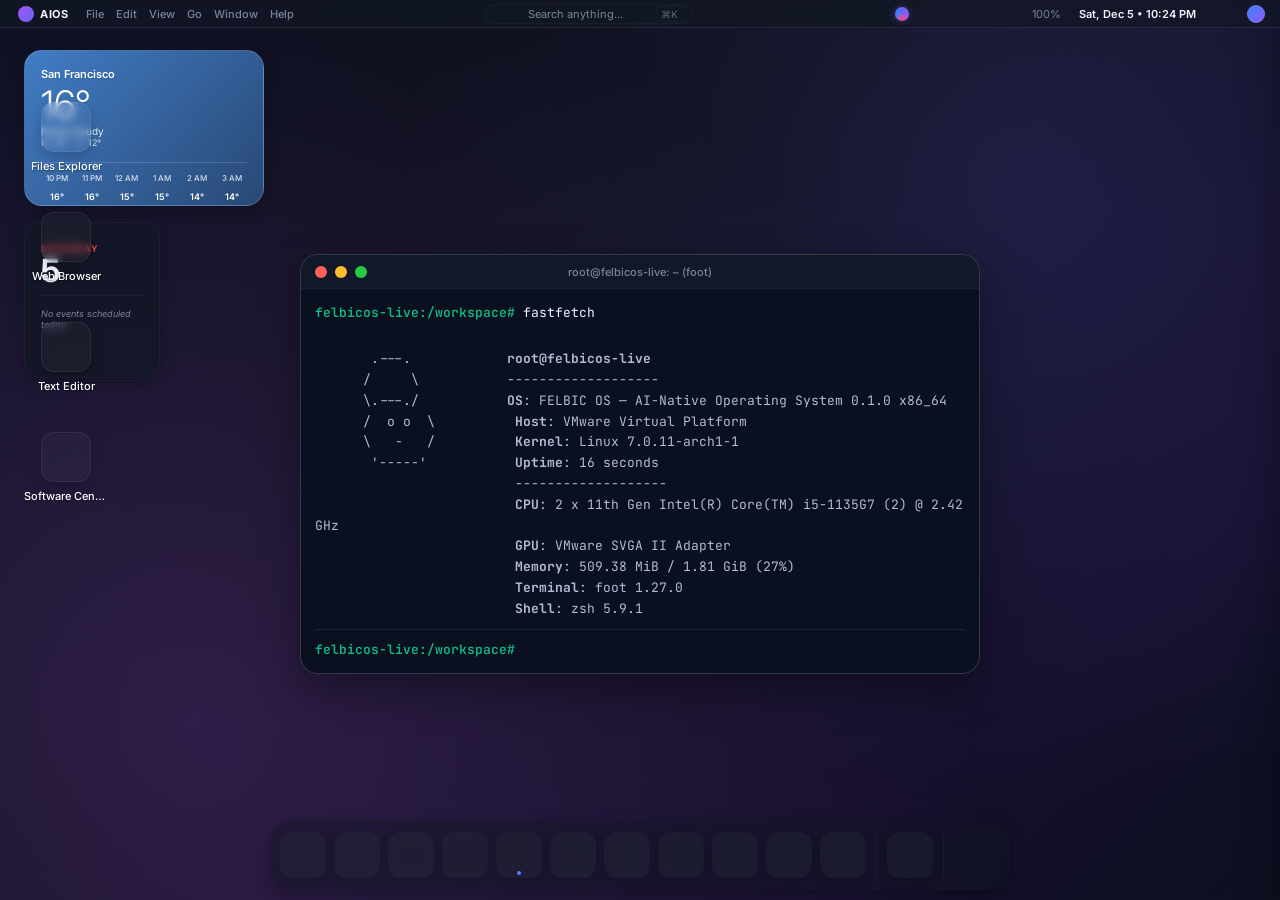
==== commit 66b121ee: "feat(desktop-shell): implement macOS-style Notification Center drawer and Desktop Widgets" ====
--- a/iso/airootfs/usr/share/desktop-shell/index.html
+++ b/iso/airootfs/usr/share/desktop-shell/index.html
@@ -16,11 +16,15 @@
     <!-- Wallpaper background layer (always behind everything) -->
     <div class="wallpaper-bg" id="wallpaper-bg"></div>
 
+    <!-- Desktop Widgets Container (behind windows, above wallpaper) -->
+    <div class="desktop-widgets-container" id="desktop-widgets-container"></div>
+
     <!-- Dynamic Components Containers -->
     <div id="topbar-container"></div>
     <div id="control-center-container"></div>
     <div id="spotlight-container"></div>
     <div id="dock-container"></div>
+    <div id="notification-center-container"></div>
 
     <!-- ── WORKSPACE ── -->
     <main class="workspace" id="windows-container">
--- a/iso/airootfs/usr/share/desktop-shell/css/style.css
+++ b/iso/airootfs/usr/share/desktop-shell/css/style.css
@@ -10,3 +10,9 @@
 @import url("./modules/apps.css");
 @import url("./modules/launchpad.css");
 @import url("./modules/dialog.css");
+@import url("./modules/ai-assistant.css");
+@import url("./modules/calculator.css");
+@import url("./modules/calendar.css");
+@import url("./modules/notes.css");
+@import url("./modules/clock-app.css");
+@import url("./modules/notification-center.css");
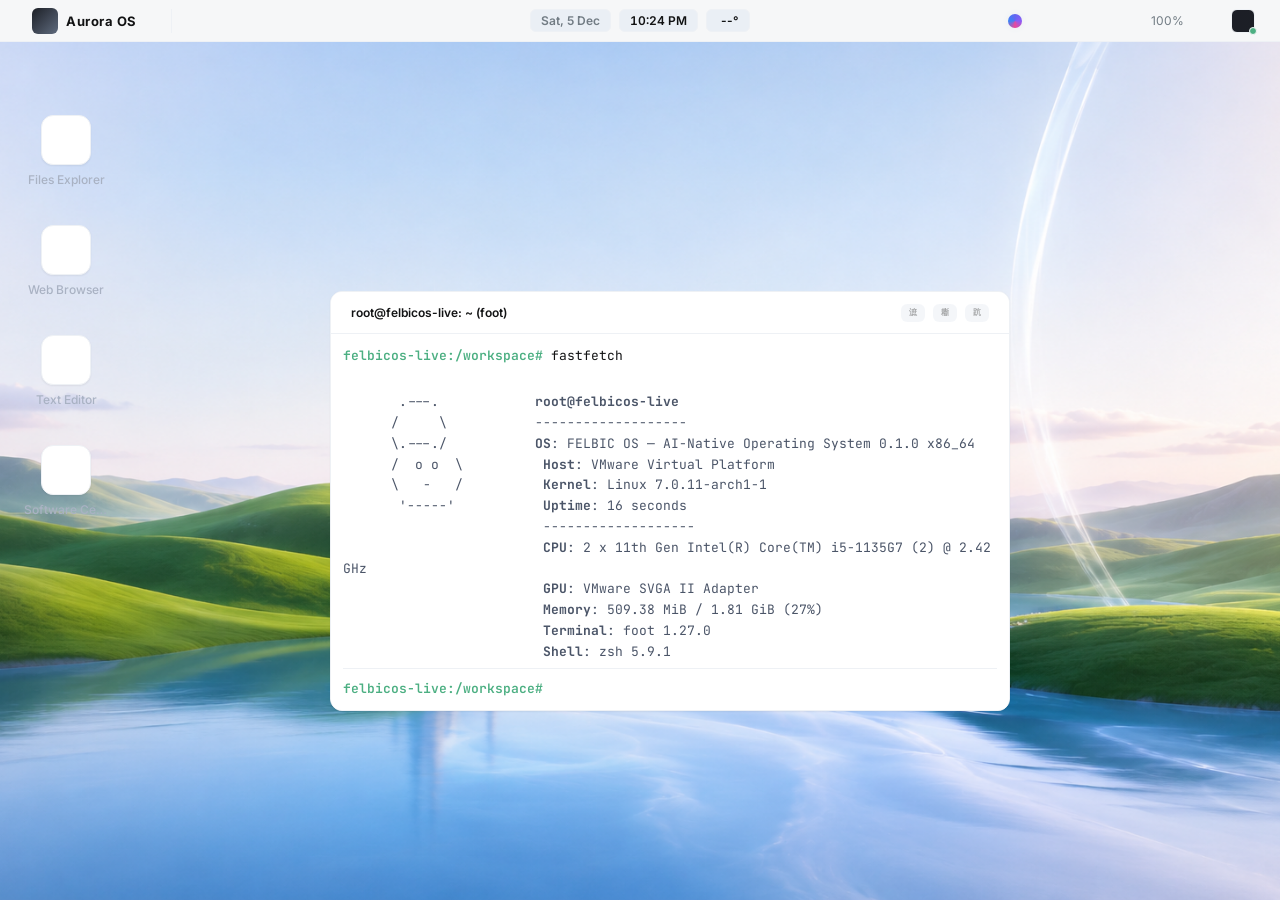
==== commit 8df7cdca: "feat(desktop-shell): implement Aurora UI refinements, new apps (audit, mail, tasks), and unified sty" ====
--- a/iso/airootfs/usr/share/desktop-shell/index.html
+++ b/iso/airootfs/usr/share/desktop-shell/index.html
@@ -25,6 +25,7 @@
     <div id="spotlight-container"></div>
     <div id="dock-container"></div>
     <div id="notification-center-container"></div>
+    <div id="audit-log-container"></div>
 
     <!-- ── WORKSPACE ── -->
     <main class="workspace" id="windows-container">
--- a/iso/airootfs/usr/share/desktop-shell/css/style.css
+++ b/iso/airootfs/usr/share/desktop-shell/css/style.css
@@ -7,6 +7,7 @@
 @import url("./modules/spotlight.css");
 @import url("./modules/desktop.css");
 @import url("./modules/windows.css");
+@import url("./modules/settings.css");
 @import url("./modules/apps.css");
 @import url("./modules/launchpad.css");
 @import url("./modules/dialog.css");
@@ -16,3 +17,7 @@
 @import url("./modules/notes.css");
 @import url("./modules/clock-app.css");
 @import url("./modules/notification-center.css");
+@import url("./modules/audit-log.css");
+@import url("./modules/mail-app.css");
+@import url("./modules/tasks-app.css");
+@import url("./modules/media-app.css");
